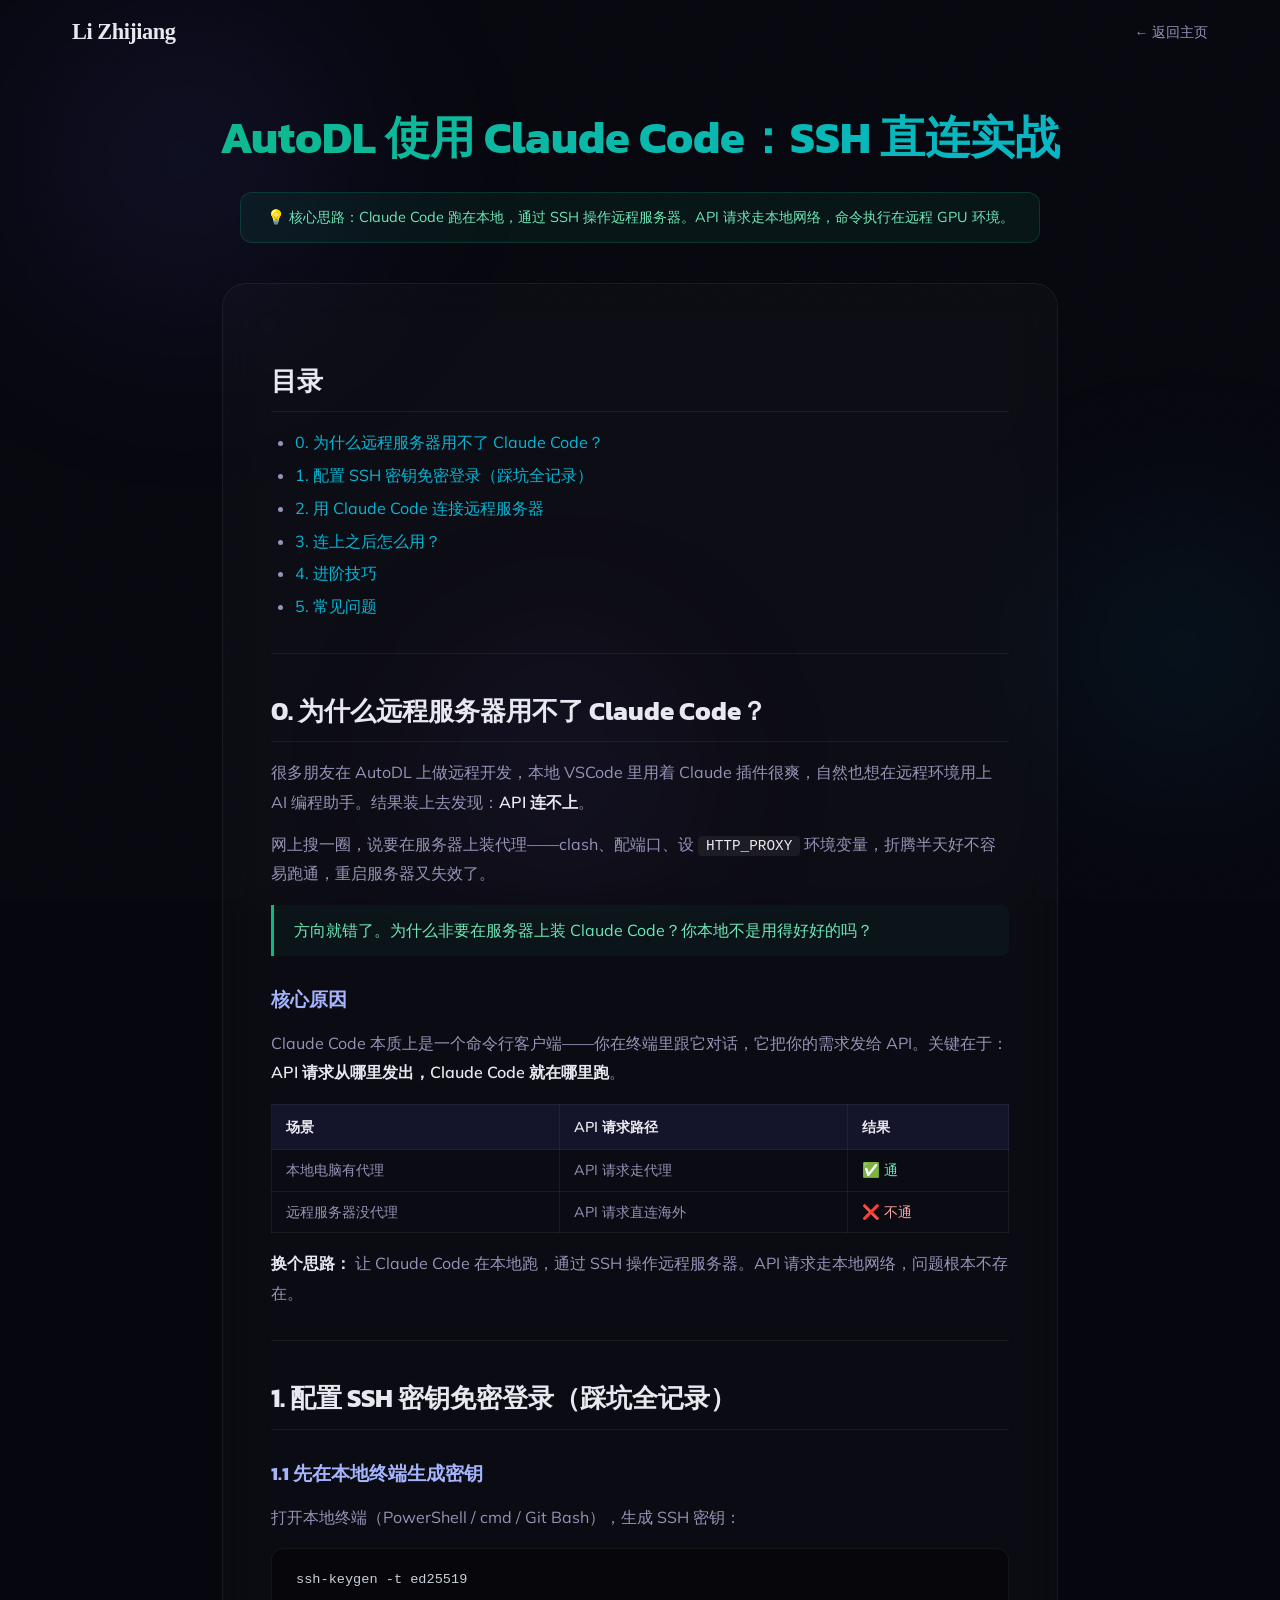
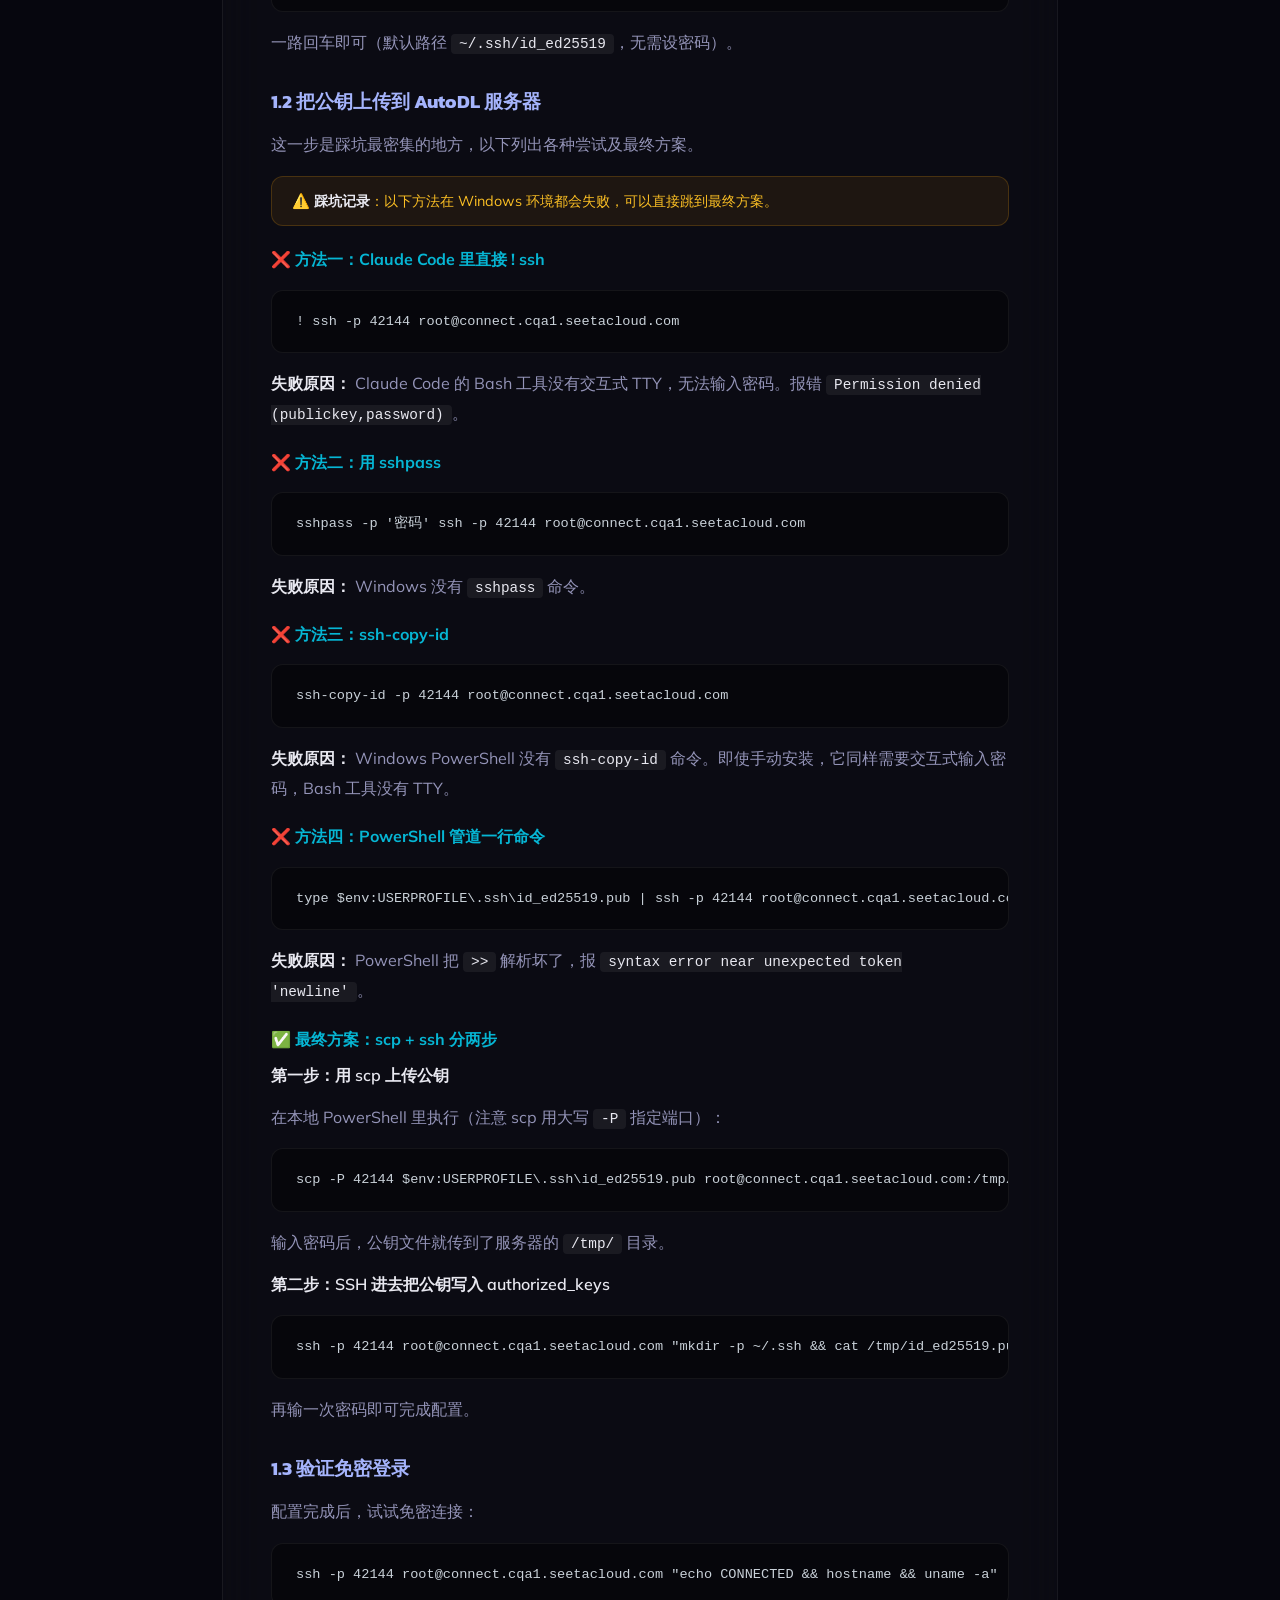
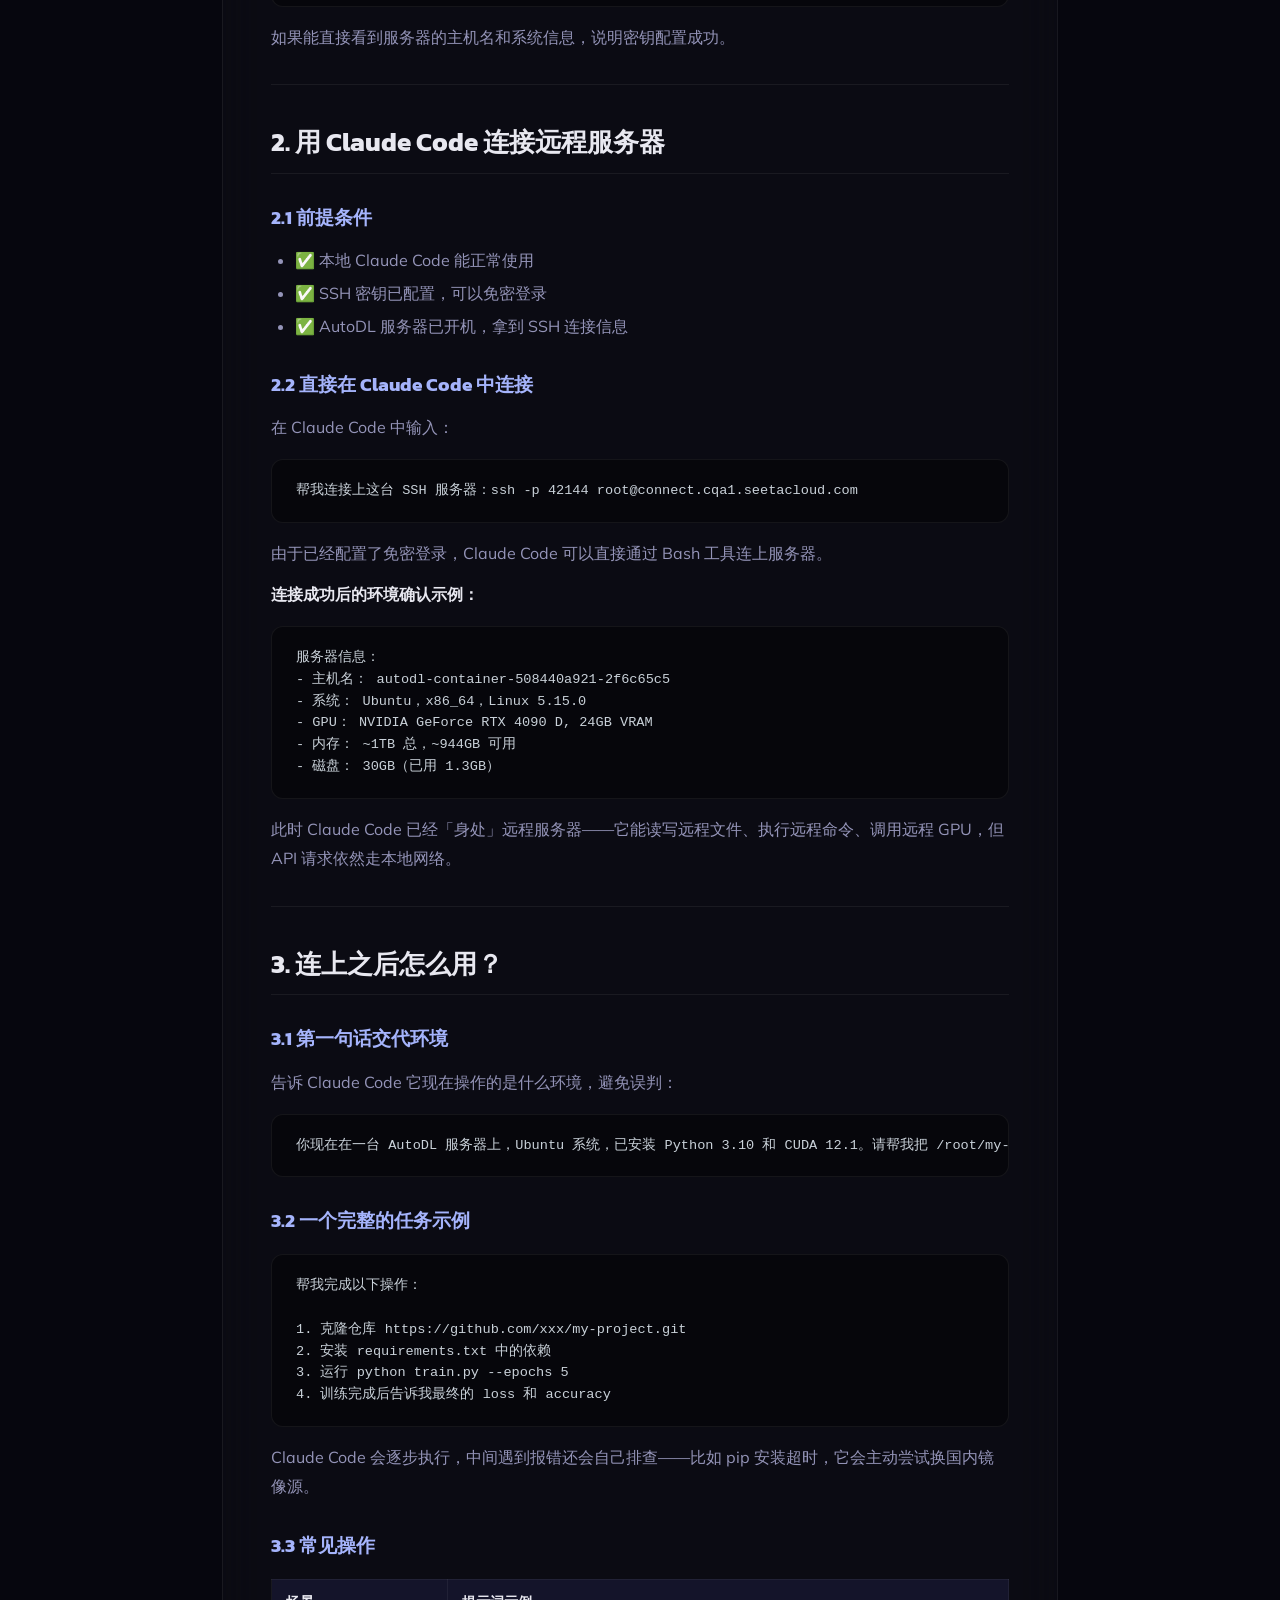
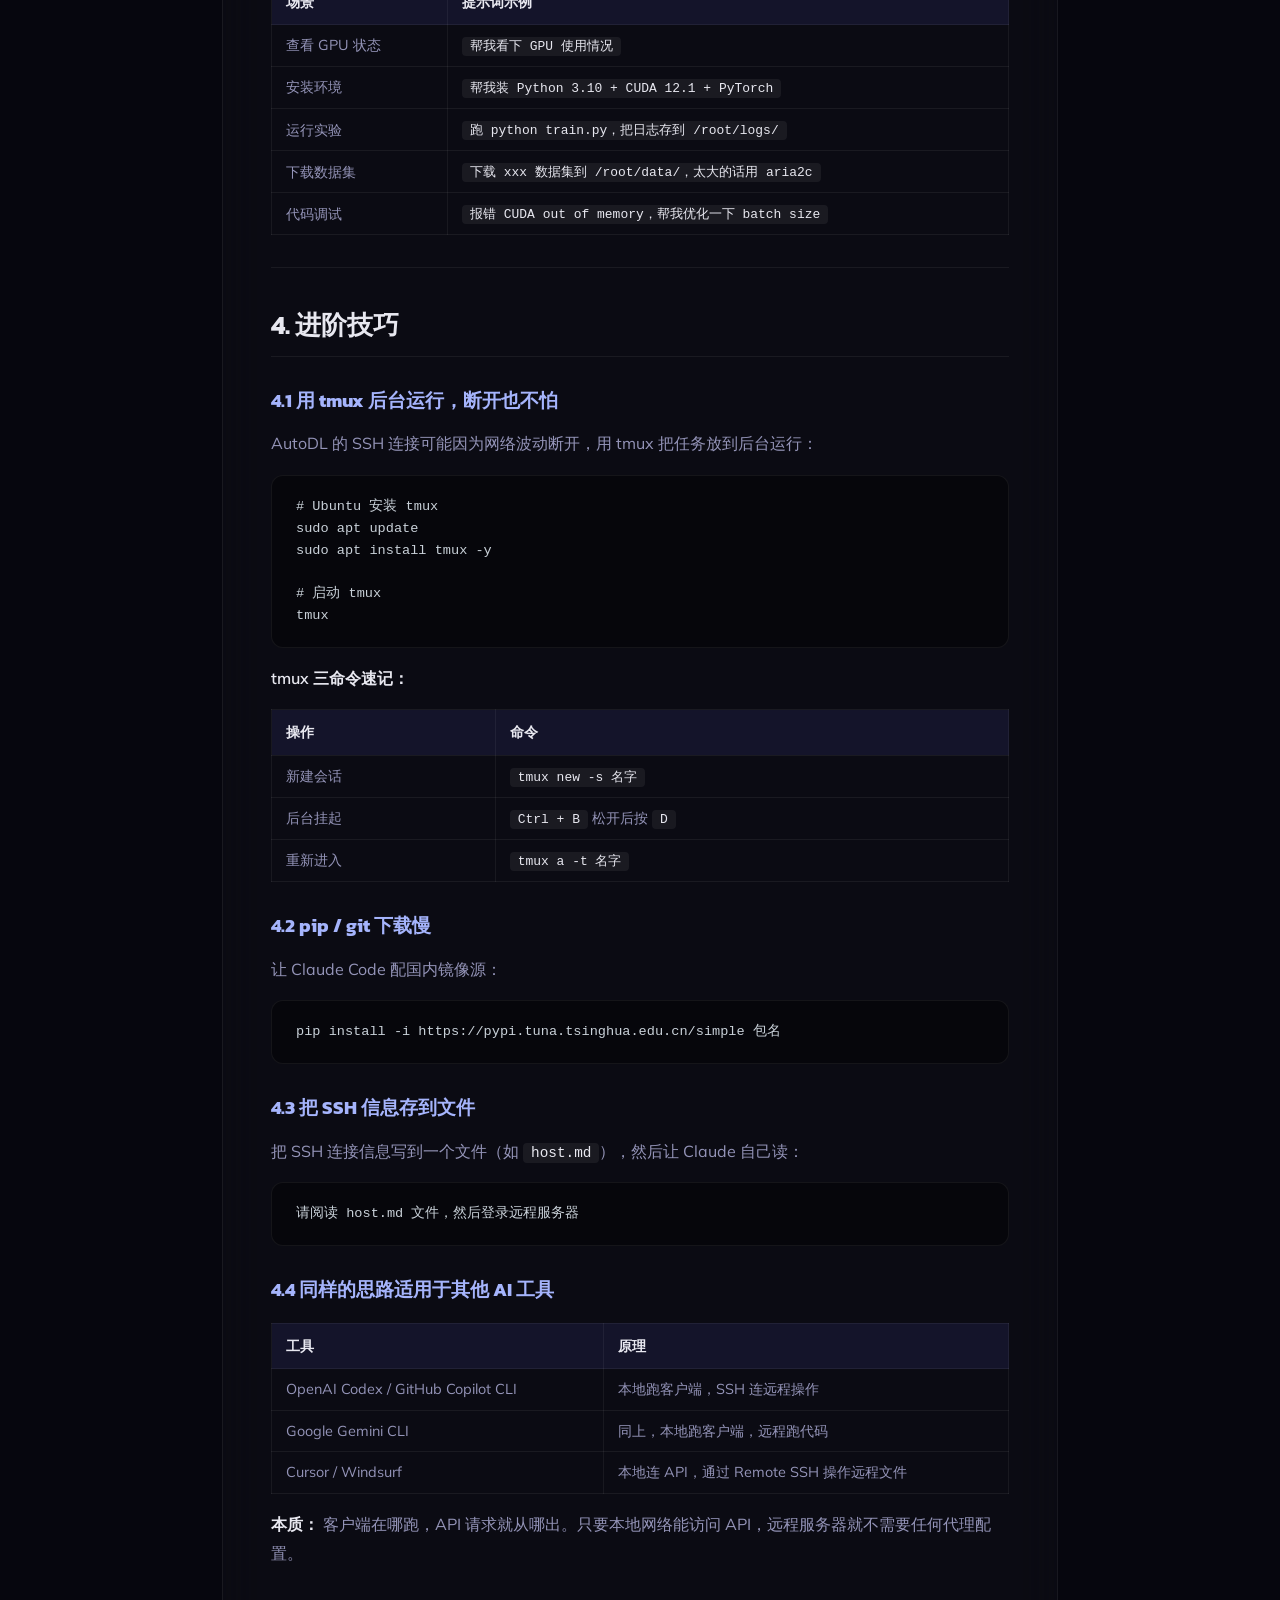
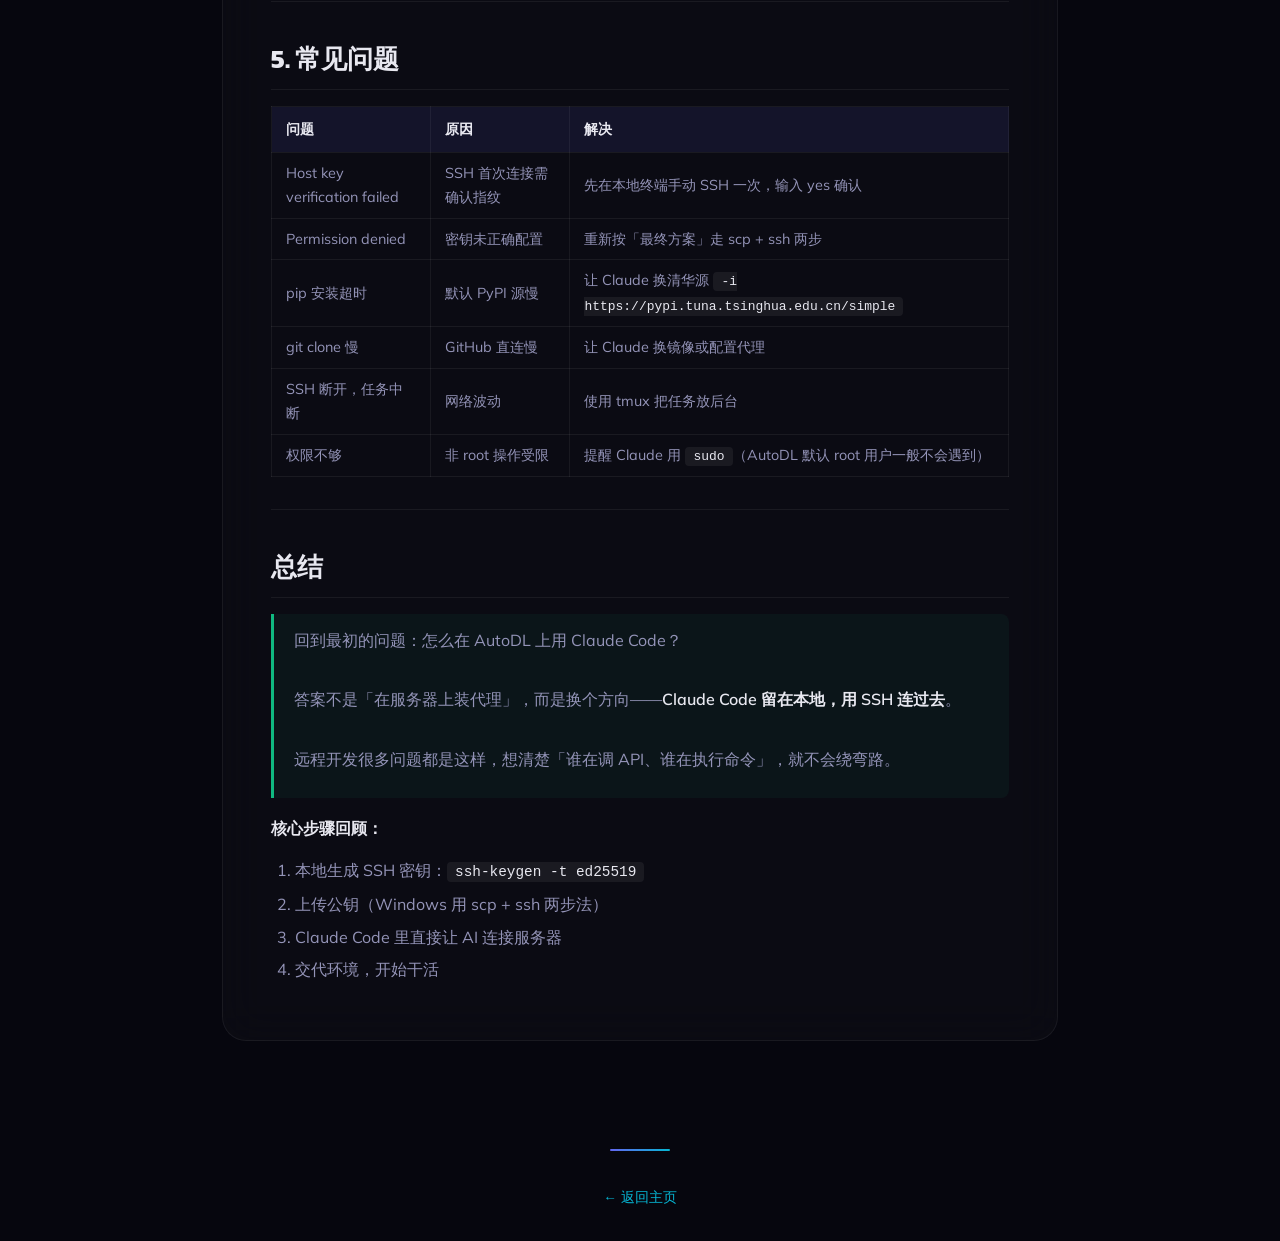
==== autodl-claude-code.html @ 7ee314e8 "V" ====
<!DOCTYPE html>
<html lang="zh-CN">
<head>
    <meta charset="UTF-8">
    <meta name="viewport" content="width=device-width, initial-scale=1.0">
    <title>AutoDL 使用 Claude Code：SSH 直连实战</title>
    <link rel="icon" type="image/x-icon" href="static/assets/favicon.ico" />
    <link rel="preconnect" href="https://fonts.gstatic.com" />
    <link href="https://fonts.googleapis.com/css2?family=Mulish:ital,wght@0,300;0,500;0,600;0,700;1,300&display=swap" rel="stylesheet" />
    <link href="https://fonts.googleapis.com/css2?family=Kanit:ital,wght@0,400;0,600;1,400&display=swap" rel="stylesheet" />
    <link type="text/css" href="static/css/main.css" rel="stylesheet" />

    <style>
        .tutorial-hero {
            position: relative;
            z-index: 10;
            padding: 100px 32px 40px;
            text-align: center;
        }
        .tutorial-hero h1 {
            font-family: "Kanit", sans-serif;
            font-size: clamp(1.8rem, 4vw, 2.8rem);
            background: linear-gradient(135deg, #10b981, #06b6d4, #6366f1);
            background-size: 200% 200%;
            -webkit-background-clip: text;
            -webkit-text-fill-color: transparent;
            background-clip: text;
            animation: gradientShift 5s ease infinite;
        }
        @keyframes gradientShift {
            0%, 100% { background-position: 0% 50%; }
            50% { background-position: 100% 50%; }
        }
        .tutorial-tip {
            max-width: 800px;
            margin: 16px auto 0;
            padding: 12px 20px;
            border-radius: 12px;
            background: rgba(16, 185, 129, 0.08);
            border: 1px solid rgba(16, 185, 129, 0.2);
            color: #6ee7b7;
            font-size: 0.9rem;
        }
        .tutorial-warning {
            max-width: 800px;
            margin: 16px auto 0;
            padding: 12px 20px;
            border-radius: 12px;
            background: rgba(245, 158, 11, 0.08);
            border: 1px solid rgba(245, 158, 11, 0.2);
            color: #fbbf24;
            font-size: 0.9rem;
        }
        .tutorial-body {
            position: relative;
            z-index: 10;
            max-width: 900px;
            margin: 0 auto 60px;
            padding: 0 32px;
        }
        .tutorial-body .glass-card { padding: 40px 48px; }
        .tutorial-body h2 {
            font-family: "Kanit", sans-serif;
            font-size: 1.6rem;
            color: #e8e8f0;
            margin: 36px 0 16px;
            padding-bottom: 8px;
            border-bottom: 1px solid rgba(255,255,255,0.06);
        }
        .tutorial-body h3 {
            font-family: "Kanit", sans-serif;
            font-size: 1.2rem;
            color: #a5b4fc;
            margin: 28px 0 12px;
        }
        .tutorial-body h4 {
            font-size: 1rem;
            color: #06b6d4;
            margin: 20px 0 8px;
        }
        .tutorial-body p {
            color: #9494b8;
            line-height: 1.85;
            margin-bottom: 12px;
        }
        .tutorial-body strong { color: #e8e8f0; font-weight: 600; }
        .tutorial-body a { color: #06b6d4; }
        .tutorial-body a:hover { color: #6366f1; }
        .tutorial-body ul, .tutorial-body ol {
            color: #9494b8;
            margin: 8px 0 16px 24px;
            line-height: 1.8;
        }
        .tutorial-body li { margin-bottom: 4px; }
        .tutorial-body code {
            background: rgba(255,255,255,0.06);
            padding: 2px 8px;
            border-radius: 4px;
            font-family: "Courier New", monospace;
            font-size: 0.9em;
            color: #e8e8f0;
        }
        .tutorial-body pre {
            background: rgba(0,0,0,0.4);
            border: 1px solid rgba(255,255,255,0.06);
            border-radius: 12px;
            padding: 20px 24px;
            overflow-x: auto;
            margin: 16px 0;
            line-height: 1.6;
        }
        .tutorial-body pre code {
            background: none;
            padding: 0;
            font-size: 0.85rem;
            color: #c9d1d9;
        }
        .tutorial-body table {
            width: 100%;
            border-collapse: collapse;
            margin: 16px 0;
            font-size: 0.9rem;
        }
        .tutorial-body th {
            background: rgba(99,102,241,0.1);
            color: #e8e8f0;
            padding: 10px 14px;
            text-align: left;
            border: 1px solid rgba(255,255,255,0.06);
            font-weight: 600;
        }
        .tutorial-body td {
            color: #9494b8;
            padding: 8px 14px;
            border: 1px solid rgba(255,255,255,0.06);
        }
        .tutorial-body hr {
            border: none;
            border-top: 1px solid rgba(255,255,255,0.06);
            margin: 32px 0;
        }
        .tutorial-body blockquote {
            border-left: 3px solid #10b981;
            padding: 12px 20px;
            margin: 16px 0;
            background: rgba(16, 185, 129, 0.05);
            border-radius: 0 8px 8px 0;
            color: #6ee7b7;
        }
        .step-number {
            display: inline-block;
            background: linear-gradient(135deg, #6366f1, #06b6d4);
            color: #fff;
            width: 28px;
            height: 28px;
            line-height: 28px;
            text-align: center;
            border-radius: 50%;
            font-weight: 700;
            font-size: 0.85rem;
            margin-right: 8px;
        }
        @media (max-width: 640px) {
            .tutorial-body .glass-card { padding: 20px; }
            .tutorial-body pre { padding: 14px 16px; }
            .tutorial-body table { font-size: 0.75rem; }
        }
    </style>
</head>
<body id="page-top">

    <canvas id="particle-canvas"></canvas>
    <div class="noise-overlay"></div>
    <div class="glow-orbs">
        <div class="glow-orb orb-1"></div>
        <div class="glow-orb orb-2"></div>
        <div class="glow-orb orb-3"></div>
    </div>

    <nav class="nav" id="mainNav">
        <div class="nav-inner">
            <a class="nav-brand" href="index.html">Li Zhijiang</a>
            <a href="index.html" style="color:#9494b8;font-size:0.85rem;">← 返回主页</a>
        </div>
    </nav>

    <section class="tutorial-hero">
        <h1>AutoDL 使用 Claude Code：SSH 直连实战</h1>
        <div class="tutorial-tip">
            💡 核心思路：Claude Code 跑在本地，通过 SSH 操作远程服务器。API 请求走本地网络，命令执行在远程 GPU 环境。
        </div>
    </section>

    <div class="tutorial-body">
        <div class="glass-card" id="tutorial-content">

<h2 id="toc">目录</h2>
<ul>
<li><a href="#why">0. 为什么远程服务器用不了 Claude Code？</a></li>
<li><a href="#ssh-setup">1. 配置 SSH 密钥免密登录（踩坑全记录）</a></li>
<li><a href="#connect">2. 用 Claude Code 连接远程服务器</a></li>
<li><a href="#usage">3. 连上之后怎么用？</a></li>
<li><a href="#tips">4. 进阶技巧</a></li>
<li><a href="#troubleshooting">5. 常见问题</a></li>
</ul>
<hr />

<h2 id="why">0. 为什么远程服务器用不了 Claude Code？</h2>

<p>很多朋友在 AutoDL 上做远程开发，本地 VSCode 里用着 Claude 插件很爽，自然也想在远程环境用上 AI 编程助手。结果装上去发现：<strong>API 连不上</strong>。</p>

<p>网上搜一圈，说要在服务器上装代理——clash、配端口、设 <code>HTTP_PROXY</code> 环境变量，折腾半天好不容易跑通，重启服务器又失效了。</p>

<blockquote>方向就错了。为什么非要在服务器上装 Claude Code？你本地不是用得好好的吗？</blockquote>

<h3>核心原因</h3>

<p>Claude Code 本质上是一个命令行客户端——你在终端里跟它对话，它把你的需求发给 API。关键在于：<strong>API 请求从哪里发出，Claude Code 就在哪里跑</strong>。</p>

<table>
<thead><tr><th>场景</th><th>API 请求路径</th><th>结果</th></tr></thead>
<tbody>
<tr><td>本地电脑有代理</td><td>API 请求走代理</td><td style="color:#6ee7b7;">✅ 通</td></tr>
<tr><td>远程服务器没代理</td><td>API 请求直连海外</td><td style="color:#fca5a5;">❌ 不通</td></tr>
</tbody>
</table>

<p><strong>换个思路：</strong> 让 Claude Code 在本地跑，通过 SSH 操作远程服务器。API 请求走本地网络，问题根本不存在。</p>

<hr />

<h2 id="ssh-setup">1. 配置 SSH 密钥免密登录（踩坑全记录）</h2>

<h3>1.1 先在本地终端生成密钥</h3>

<p>打开本地终端（PowerShell / cmd / Git Bash），生成 SSH 密钥：</p>

<pre><code class="language-bash">ssh-keygen -t ed25519</code></pre>

<p>一路回车即可（默认路径 <code>~/.ssh/id_ed25519</code>，无需设密码）。</p>

<h3>1.2 把公钥上传到 AutoDL 服务器</h3>

<p>这一步是踩坑最密集的地方，以下列出各种尝试及最终方案。</p>

<div class="tutorial-warning" style="margin:16px 0;">
⚠️ <strong>踩坑记录</strong>：以下方法在 Windows 环境都会失败，可以直接跳到最终方案。
</div>

<h4>❌ 方法一：Claude Code 里直接 ! ssh</h4>
<pre><code>! ssh -p 42144 root@connect.cqa1.seetacloud.com</code></pre>
<p><strong>失败原因：</strong> Claude Code 的 Bash 工具没有交互式 TTY，无法输入密码。报错 <code>Permission denied (publickey,password)</code>。</p>

<h4>❌ 方法二：用 sshpass</h4>
<pre><code class="language-bash">sshpass -p '密码' ssh -p 42144 root@connect.cqa1.seetacloud.com</code></pre>
<p><strong>失败原因：</strong> Windows 没有 <code>sshpass</code> 命令。</p>

<h4>❌ 方法三：ssh-copy-id</h4>
<pre><code class="language-bash">ssh-copy-id -p 42144 root@connect.cqa1.seetacloud.com</code></pre>
<p><strong>失败原因：</strong> Windows PowerShell 没有 <code>ssh-copy-id</code> 命令。即使手动安装，它同样需要交互式输入密码，Bash 工具没有 TTY。</p>

<h4>❌ 方法四：PowerShell 管道一行命令</h4>
<pre><code class="language-powershell">type $env:USERPROFILE\.ssh\id_ed25519.pub | ssh -p 42144 root@connect.cqa1.seetacloud.com "mkdir -p ~/.ssh && cat >> ~/.ssh/authorized_keys"</code></pre>
<p><strong>失败原因：</strong> PowerShell 把 <code>&gt;&gt;</code> 解析坏了，报 <code>syntax error near unexpected token 'newline'</code>。</p>

<h4>✅ 最终方案：scp + ssh 分两步</h4>

<p><strong>第一步：用 scp 上传公钥</strong></p>
<p>在本地 PowerShell 里执行（注意 scp 用大写 <code>-P</code> 指定端口）：</p>
<pre><code class="language-powershell">scp -P 42144 $env:USERPROFILE\.ssh\id_ed25519.pub root@connect.cqa1.seetacloud.com:/tmp/</code></pre>
<p>输入密码后，公钥文件就传到了服务器的 <code>/tmp/</code> 目录。</p>

<p><strong>第二步：SSH 进去把公钥写入 authorized_keys</strong></p>
<pre><code class="language-powershell">ssh -p 42144 root@connect.cqa1.seetacloud.com "mkdir -p ~/.ssh && cat /tmp/id_ed25519.pub >> ~/.ssh/authorized_keys && chmod 600 ~/.ssh/authorized_keys"</code></pre>
<p>再输一次密码即可完成配置。</p>

<h3>1.3 验证免密登录</h3>

<p>配置完成后，试试免密连接：</p>
<pre><code class="language-bash">ssh -p 42144 root@connect.cqa1.seetacloud.com "echo CONNECTED && hostname && uname -a"</code></pre>

<p>如果能直接看到服务器的主机名和系统信息，说明密钥配置成功。</p>

<hr />

<h2 id="connect">2. 用 Claude Code 连接远程服务器</h2>

<h3>2.1 前提条件</h3>
<ul>
<li>✅ 本地 Claude Code 能正常使用</li>
<li>✅ SSH 密钥已配置，可以免密登录</li>
<li>✅ AutoDL 服务器已开机，拿到 SSH 连接信息</li>
</ul>

<h3>2.2 直接在 Claude Code 中连接</h3>

<p>在 Claude Code 中输入：</p>

<pre><code>帮我连接上这台 SSH 服务器：ssh -p 42144 root@connect.cqa1.seetacloud.com</code></pre>

<p>由于已经配置了免密登录，Claude Code 可以直接通过 Bash 工具连上服务器。</p>

<p><strong>连接成功后的环境确认示例：</strong></p>
<pre><code>服务器信息：
- 主机名： autodl-container-508440a921-2f6c65c5
- 系统： Ubuntu，x86_64，Linux 5.15.0
- GPU： NVIDIA GeForce RTX 4090 D, 24GB VRAM
- 内存： ~1TB 总，~944GB 可用
- 磁盘： 30GB（已用 1.3GB）</code></pre>

<p>此时 Claude Code 已经「身处」远程服务器——它能读写远程文件、执行远程命令、调用远程 GPU，但 API 请求依然走本地网络。</p>

<hr />

<h2 id="usage">3. 连上之后怎么用？</h2>

<h3>3.1 第一句话交代环境</h3>

<p>告诉 Claude Code 它现在操作的是什么环境，避免误判：</p>

<pre><code>你现在在一台 AutoDL 服务器上，Ubuntu 系统，已安装 Python 3.10 和 CUDA 12.1。请帮我把 /root/my-project 目录下的项目跑起来。</code></pre>

<h3>3.2 一个完整的任务示例</h3>

<pre><code>帮我完成以下操作：

1. 克隆仓库 https://github.com/xxx/my-project.git
2. 安装 requirements.txt 中的依赖
3. 运行 python train.py --epochs 5
4. 训练完成后告诉我最终的 loss 和 accuracy</code></pre>

<p>Claude Code 会逐步执行，中间遇到报错还会自己排查——比如 pip 安装超时，它会主动尝试换国内镜像源。</p>

<h3>3.3 常见操作</h3>

<table>
<thead><tr><th>场景</th><th>提示词示例</th></tr></thead>
<tbody>
<tr><td>查看 GPU 状态</td><td><code>帮我看下 GPU 使用情况</code></td></tr>
<tr><td>安装环境</td><td><code>帮我装 Python 3.10 + CUDA 12.1 + PyTorch</code></td></tr>
<tr><td>运行实验</td><td><code>跑 python train.py，把日志存到 /root/logs/</code></td></tr>
<tr><td>下载数据集</td><td><code>下载 xxx 数据集到 /root/data/，太大的话用 aria2c</code></td></tr>
<tr><td>代码调试</td><td><code>报错 CUDA out of memory，帮我优化一下 batch size</code></td></tr>
</tbody>
</table>

<hr />

<h2 id="tips">4. 进阶技巧</h2>

<h3>4.1 用 tmux 后台运行，断开也不怕</h3>

<p>AutoDL 的 SSH 连接可能因为网络波动断开，用 tmux 把任务放到后台运行：</p>

<pre><code class="language-bash"># Ubuntu 安装 tmux
sudo apt update
sudo apt install tmux -y

# 启动 tmux
tmux</code></pre>

<p><strong>tmux 三命令速记：</strong></p>
<table>
<thead><tr><th>操作</th><th>命令</th></tr></thead>
<tbody>
<tr><td>新建会话</td><td><code>tmux new -s 名字</code></td></tr>
<tr><td>后台挂起</td><td><code>Ctrl + B</code> 松开后按 <code>D</code></td></tr>
<tr><td>重新进入</td><td><code>tmux a -t 名字</code></td></tr>
</tbody>
</table>

<h3>4.2 pip / git 下载慢</h3>

<p>让 Claude Code 配国内镜像源：</p>
<pre><code>pip install -i https://pypi.tuna.tsinghua.edu.cn/simple 包名</code></pre>

<h3>4.3 把 SSH 信息存到文件</h3>

<p>把 SSH 连接信息写到一个文件（如 <code>host.md</code>），然后让 Claude 自己读：</p>
<pre><code>请阅读 host.md 文件，然后登录远程服务器</code></pre>

<h3>4.4 同样的思路适用于其他 AI 工具</h3>

<table>
<thead><tr><th>工具</th><th>原理</th></tr></thead>
<tbody>
<tr><td>OpenAI Codex / GitHub Copilot CLI</td><td>本地跑客户端，SSH 连远程操作</td></tr>
<tr><td>Google Gemini CLI</td><td>同上，本地跑客户端，远程跑代码</td></tr>
<tr><td>Cursor / Windsurf</td><td>本地连 API，通过 Remote SSH 操作远程文件</td></tr>
</tbody>
</table>

<p><strong>本质：</strong> 客户端在哪跑，API 请求就从哪出。只要本地网络能访问 API，远程服务器就不需要任何代理配置。</p>

<hr />

<h2 id="troubleshooting">5. 常见问题</h2>

<table>
<thead><tr><th>问题</th><th>原因</th><th>解决</th></tr></thead>
<tbody>
<tr>
<td>Host key verification failed</td>
<td>SSH 首次连接需确认指纹</td>
<td>先在本地终端手动 SSH 一次，输入 yes 确认</td>
</tr>
<tr>
<td>Permission denied</td>
<td>密钥未正确配置</td>
<td>重新按「最终方案」走 scp + ssh 两步</td>
</tr>
<tr>
<td>pip 安装超时</td>
<td>默认 PyPI 源慢</td>
<td>让 Claude 换清华源 <code>-i https://pypi.tuna.tsinghua.edu.cn/simple</code></td>
</tr>
<tr>
<td>git clone 慢</td>
<td>GitHub 直连慢</td>
<td>让 Claude 换镜像或配置代理</td>
</tr>
<tr>
<td>SSH 断开，任务中断</td>
<td>网络波动</td>
<td>使用 tmux 把任务放后台</td>
</tr>
<tr>
<td>权限不够</td>
<td>非 root 操作受限</td>
<td>提醒 Claude 用 <code>sudo</code>（AutoDL 默认 root 用户一般不会遇到）</td>
</tr>
</tbody>
</table>

<hr />

<h2 id="summary">总结</h2>

<blockquote>
<p>回到最初的问题：怎么在 AutoDL 上用 Claude Code？<br><br>
答案不是「在服务器上装代理」，而是换个方向——<strong>Claude Code 留在本地，用 SSH 连过去</strong>。<br><br>
远程开发很多问题都是这样，想清楚「谁在调 API、谁在执行命令」，就不会绕弯路。</p>
</blockquote>

<p><strong>核心步骤回顾：</strong></p>
<ol>
<li>本地生成 SSH 密钥：<code>ssh-keygen -t ed25519</code></li>
<li>上传公钥（Windows 用 scp + ssh 两步法）</li>
<li>Claude Code 里直接让 AI 连接服务器</li>
<li>交代环境，开始干活</li>
</ol>

        </div>
    </div>

    <footer class="site-footer">
        <div class="footer-text">
            <a href="index.html">← 返回主页</a>
        </div>
    </footer>

    <!-- Code Particles Background -->
    <script>
        (function() {
            const canvas = document.getElementById('particle-canvas');
            const ctx = canvas.getContext('2d');
            let W, H;
            const PARTICLE_COUNT = 100;
            const particles = [];
            const chars = '01{}[]()<>/\\|#*+-=~^λΣΠΩΔΘΞΨΦ23456789ABCDEFｦｧｨｩｪｫｬｭｮｯｱｲｳｴｵｶｷｸｹｺｻｼｽｾｿ░▒▓█▀▄■□▪▫●○◆◇▲△▼▽importexportconstasyncawaitfunctionreturnclass田由甲申甶电甴男甸甹町画甼甽甾甿畀畁畂畃'.split('');
            const colors = ['rgba(129,140,248,ALPHA)','rgba(99,102,241,ALPHA)','rgba(79,70,229,ALPHA)','rgba(6,182,212,ALPHA)','rgba(34,211,238,ALPHA)','rgba(139,92,246,ALPHA)','rgba(167,139,250,ALPHA)','rgba(148,163,184,ALPHA)'];
            function resize() { W = canvas.width = window.innerWidth; H = canvas.height = window.innerHeight; }
            resize();
            window.addEventListener('resize', resize);
            function createParticle() {
                return { x: Math.random() * W, y: Math.random() * H, vx: (Math.random() - 0.5) * 0.6, vy: (Math.random() - 0.5) * 0.6, char: chars[Math.floor(Math.random() * chars.length)], size: 10 + Math.random() * 18, baseAlpha: 0.15 + Math.random() * 0.5, alpha: 0, targetAlpha: 0.15 + Math.random() * 0.5, color: colors[Math.floor(Math.random() * colors.length)], glowColor: colors[Math.floor(Math.random() * 3)], phase: Math.random() * Math.PI * 2, pulseSpeed: 0.003 + Math.random() * 0.008, driftForce: 0.001 + Math.random() * 0.004, wobbleAmp: 0.1 + Math.random() * 0.3 };
            }
            for (let i = 0; i < PARTICLE_COUNT; i++) { const p = createParticle(); p.alpha = p.targetAlpha; particles.push(p); }
            let mouseX = -1000, mouseY = -1000;
            document.addEventListener('mousemove', function(e) { mouseX = e.clientX; mouseY = e.clientY; });
            document.addEventListener('mouseleave', function() { mouseX = -1000; mouseY = -1000; });
            function draw(time) {
                ctx.clearRect(0, 0, W, H);
                for (let i = 0; i < PARTICLE_COUNT; i++) {
                    const p = particles[i];
                    p.vx += (Math.sin(time * p.driftForce + p.phase) * p.wobbleAmp) * 0.01;
                    p.vy += (Math.cos(time * p.driftForce * 1.3 + p.phase) * p.wobbleAmp) * 0.01;
                    p.vx += (Math.random() - 0.5) * 0.02;
                    p.vy += (Math.random() - 0.5) * 0.02;
                    const dx = mouseX - p.x, dy = mouseY - p.y;
                    const dist = Math.sqrt(dx * dx + dy * dy);
                    if (dist < 200 && dist > 0) { const force = (200 - dist) / 200 * 0.003; p.vx += (dx / dist) * force; p.vy += (dy / dist) * force; }
                    const speed = Math.sqrt(p.vx * p.vx + p.vy * p.vy);
                    if (speed > 0.8) { p.vx = (p.vx / speed) * 0.8; p.vy = (p.vy / speed) * 0.8; }
                    if (speed < 0.05) { p.vx += (Math.random() - 0.5) * 0.04; p.vy += (Math.random() - 0.5) * 0.04; }
                    p.x += p.vx; p.y += p.vy;
                    if (p.x < -20) p.x = W + 20; if (p.x > W + 20) p.x = -20;
                    if (p.y < -20) p.y = H + 20; if (p.y > H + 20) p.y = -20;
                    p.targetAlpha = p.baseAlpha + Math.sin(time * p.pulseSpeed + p.phase) * 0.15;
                    p.alpha += (p.targetAlpha - p.alpha) * 0.02;
                    const alpha = Math.max(0.05, Math.min(0.8, p.alpha));
                    ctx.save();
                    ctx.shadowBlur = 8;
                    ctx.shadowColor = p.glowColor.replace('ALPHA', '0.4');
                    ctx.globalAlpha = alpha * 0.5;
                    ctx.font = 'bold ' + p.size + 'px "Courier New", monospace';
                    ctx.fillStyle = p.glowColor.replace('ALPHA', '1');
                    ctx.fillText(p.char, p.x, p.y);
                    ctx.restore();
                    ctx.font = 'bold ' + p.size + 'px "Courier New", monospace';
                    ctx.fillStyle = p.color.replace('ALPHA', String(alpha));
                    ctx.fillText(p.char, p.x, p.y);
                }
                if (Math.random() < 0.02) { const idx = Math.floor(Math.random() * PARTICLE_COUNT); particles[idx] = createParticle(); }
                requestAnimationFrame(draw);
            }
            requestAnimationFrame(draw);
        })();
    </script>

</body>
</html>
---- static/css/main.css ----
/* ============================================================
   Nebula Academic — Custom Styles for killerovo.github.io
   ============================================================ */

/* ---- CSS Variables ---- */
:root {
  --bg-deep: #06060e;
  --bg-surface: #0c0c1d;
  --bg-card: rgba(255, 255, 255, 0.025);
  --bg-card-hover: rgba(255, 255, 255, 0.05);
  --border-subtle: rgba(255, 255, 255, 0.06);
  --border-glow: rgba(99, 102, 241, 0.25);
  --border-cyan: rgba(6, 182, 212, 0.25);
  --text-primary: #e8e8f0;
  --text-secondary: #9494b8;
  --text-muted: #6b6b8a;
  --accent-1: #6366f1;
  --accent-2: #06b6d4;
  --accent-3: #8b5cf6;
  --accent-4: #f59e0b;
  --glow-1: rgba(99, 102, 241, 0.35);
  --glow-2: rgba(6, 182, 212, 0.25);
  --glow-3: rgba(139, 92, 246, 0.3);
  --nav-height: 64px;
  --font-sans: "Mulish", -apple-system, BlinkMacSystemFont, "Segoe UI", Roboto, sans-serif;
  --font-display: "Newsreader", "Georgia", serif;
  --font-mono: "Kanit", "Courier New", monospace;
  --radius-sm: 8px;
  --radius-md: 16px;
  --radius-lg: 24px;
  --transition-fast: 0.2s cubic-bezier(0.4, 0, 0.2, 1);
  --transition-smooth: 0.4s cubic-bezier(0.4, 0, 0.2, 1);
  --transition-slow: 0.7s cubic-bezier(0.4, 0, 0.2, 1);
}

/* ---- Reset & Base ---- */
*,
*::before,
*::after {
  margin: 0;
  padding: 0;
  box-sizing: border-box;
}

html {
  scroll-behavior: smooth;
  scrollbar-width: thin;
  scrollbar-color: var(--accent-1) var(--bg-deep);
}

::-webkit-scrollbar {
  width: 6px;
}

::-webkit-scrollbar-track {
  background: var(--bg-deep);
}

::-webkit-scrollbar-thumb {
  background: linear-gradient(180deg, var(--accent-1), var(--accent-2));
  border-radius: 3px;
}

body {
  font-family: var(--font-sans);
  background: var(--bg-deep);
  color: var(--text-primary);
  line-height: 1.7;
  overflow-x: hidden;
  -webkit-font-smoothing: antialiased;
  -moz-osx-font-smoothing: grayscale;
}

a {
  color: var(--accent-2);
  text-decoration: none;
  transition: color var(--transition-fast);
}

a:hover {
  color: var(--accent-1);
}

/* ---- Canvas Background ---- */
#particle-canvas {
  position: fixed;
  top: 0;
  left: 0;
  width: 100vw;
  height: 100vh;
  z-index: 0;
  pointer-events: none;
}

/* ---- Noise Overlay ---- */
.noise-overlay {
  position: fixed;
  top: 0;
  left: 0;
  width: 100vw;
  height: 100vh;
  z-index: 1;
  pointer-events: none;
  opacity: 0.03;
  background-image: url("data:image/svg+xml,%3Csvg viewBox='0 0 256 256' xmlns='http://www.w3.org/2000/svg'%3E%3Cfilter id='noise'%3E%3CfeTurbulence type='fractalNoise' baseFrequency='0.9' numOctaves='4' stitchTiles='stitch'/%3E%3C/filter%3E%3Crect width='100%25' height='100%25' filter='url(%23noise)' opacity='1'/%3E%3C/svg%3E");
  background-size: 256px 256px;
}

/* ---- Glow Orbs ---- */
.glow-orbs {
  position: fixed;
  top: 0;
  left: 0;
  width: 100vw;
  height: 100vh;
  z-index: 0;
  pointer-events: none;
  overflow: hidden;
}

.glow-orb {
  position: absolute;
  border-radius: 50%;
  filter: blur(80px);
  animation: orbFloat 10s ease-in-out infinite;
}

.glow-orb.orb-1 {
  width: 500px;
  height: 500px;
  background: radial-gradient(circle, rgba(99, 102, 241, 0.12) 0%, transparent 70%);
  top: -10%;
  left: -5%;
  animation-delay: 0s;
}

.glow-orb.orb-2 {
  width: 400px;
  height: 400px;
  background: radial-gradient(circle, rgba(6, 182, 212, 0.1) 0%, transparent 70%);
  top: 50%;
  right: -8%;
  animation-delay: -4s;
}

.glow-orb.orb-3 {
  width: 350px;
  height: 350px;
  background: radial-gradient(circle, rgba(139, 92, 246, 0.1) 0%, transparent 70%);
  bottom: -5%;
  left: 30%;
  animation-delay: -7s;
}

@keyframes orbFloat {
  0%, 100% { transform: translate(0, 0) scale(1); }
  33% { transform: translate(30px, -40px) scale(1.05); }
  66% { transform: translate(-20px, 20px) scale(0.95); }
}

/* ---- Navigation ---- */
.nav {
  position: fixed;
  top: 0;
  left: 0;
  width: 100%;
  height: var(--nav-height);
  z-index: 1000;
  display: flex;
  align-items: center;
  transition: background var(--transition-smooth), box-shadow var(--transition-smooth);
}

.nav.scrolled {
  background: rgba(6, 6, 14, 0.8);
  backdrop-filter: blur(20px);
  -webkit-backdrop-filter: blur(20px);
  border-bottom: 1px solid var(--border-subtle);
  box-shadow: 0 4px 30px rgba(0, 0, 0, 0.3);
}

.nav-inner {
  width: 100%;
  max-width: 1200px;
  margin: 0 auto;
  padding: 0 32px;
  display: flex;
  align-items: center;
  justify-content: space-between;
}

.nav-brand {
  font-family: var(--font-display);
  font-size: 1.4rem;
  font-weight: 700;
  color: var(--text-primary);
  letter-spacing: -0.5px;
  z-index: 1001;
  transition: color var(--transition-fast);
}

.nav-brand:hover {
  color: var(--accent-1);
}

.nav-links {
  display: flex;
  align-items: center;
  gap: 4px;
  list-style: none;
}

.nav-links a {
  display: block;
  padding: 8px 18px;
  border-radius: 8px;
  font-size: 0.85rem;
  font-weight: 600;
  letter-spacing: 1px;
  color: var(--text-secondary);
  transition: all var(--transition-fast);
  position: relative;
}

.nav-links a:hover,
.nav-links a.active {
  color: var(--text-primary);
  background: rgba(255, 255, 255, 0.05);
}

.nav-links a.active {
  color: var(--accent-2);
}

.nav-toggle {
  display: none;
  flex-direction: column;
  gap: 5px;
  cursor: pointer;
  z-index: 1001;
  background: none;
  border: none;
  padding: 8px;
}

.nav-toggle span {
  display: block;
  width: 24px;
  height: 2px;
  background: var(--text-primary);
  border-radius: 2px;
  transition: all var(--transition-fast);
}

.nav-toggle.active span:nth-child(1) {
  transform: rotate(45deg) translate(5px, 5px);
}

.nav-toggle.active span:nth-child(2) {
  opacity: 0;
}

.nav-toggle.active span:nth-child(3) {
  transform: rotate(-45deg) translate(5px, -5px);
}

/* ---- Hero Section ---- */
.hero {
  position: relative;
  z-index: 10;
  min-height: 100vh;
  display: flex;
  flex-direction: column;
  align-items: center;
  justify-content: center;
  text-align: center;
  padding: 120px 32px 80px;
  gap: 20px;
}

.hero-content {
  position: relative;
  z-index: 10;
}

.hero h1 {
  font-family: var(--font-display);
  font-size: clamp(2.5rem, 6vw, 5rem);
  font-weight: 700;
  line-height: 1.1;
  letter-spacing: -1px;
  margin-bottom: 16px;
}

.hero h1 .gradient-text {
  background: linear-gradient(135deg, var(--accent-1), var(--accent-2), var(--accent-3));
  background-size: 200% 200%;
  -webkit-background-clip: text;
  -webkit-text-fill-color: transparent;
  background-clip: text;
  animation: gradientShift 6s ease infinite;
}

@keyframes gradientShift {
  0%, 100% { background-position: 0% 50%; }
  50% { background-position: 100% 50%; }
}

.hero-subtitle {
  font-size: clamp(1rem, 2vw, 1.4rem);
  color: var(--text-secondary);
  font-weight: 300;
  letter-spacing: 2px;
}

.hero-scroll-hint {
  position: absolute;
  bottom: 40px;
  left: 50%;
  transform: translateX(-50%);
  display: flex;
  flex-direction: column;
  align-items: center;
  gap: 8px;
  color: var(--text-muted);
  font-size: 0.75rem;
  letter-spacing: 2px;
  animation: bounceHint 2s ease infinite;
}

.hero-scroll-hint .mouse {
  width: 24px;
  height: 38px;
  border: 2px solid var(--text-muted);
  border-radius: 12px;
  position: relative;
}

.hero-scroll-hint .mouse::after {
  content: "";
  position: absolute;
  top: 6px;
  left: 50%;
  transform: translateX(-50%);
  width: 3px;
  height: 8px;
  background: var(--accent-1);
  border-radius: 2px;
  animation: scrollWheel 2s ease infinite;
}

@keyframes scrollWheel {
  0% { opacity: 1; top: 6px; }
  100% { opacity: 0; top: 20px; }
}

@keyframes bounceHint {
  0%, 100% { transform: translateX(-50%) translateY(0); }
  50% { transform: translateX(-50%) translateY(8px); }
}

/* ---- Floating Geometric Shapes (Hero) ---- */
.hero-geo {
  position: absolute;
  z-index: 1;
  pointer-events: none;
  opacity: 0.06;
}

.hero-geo.geo-1 {
  top: 15%;
  left: 8%;
  width: 200px;
  height: 200px;
  border: 2px solid var(--accent-1);
  border-radius: 30% 70% 70% 30% / 30% 30% 70% 70%;
  animation: morphBlob 12s ease-in-out infinite;
}

.hero-geo.geo-2 {
  top: 25%;
  right: 10%;
  width: 160px;
  height: 160px;
  border: 2px solid var(--accent-2);
  border-radius: 60% 40% 40% 60% / 50% 30% 70% 50%;
  animation: morphBlob 10s ease-in-out infinite reverse;
}

.hero-geo.geo-3 {
  bottom: 25%;
  left: 20%;
  width: 120px;
  height: 120px;
  border: 2px solid var(--accent-3);
  transform: rotate(45deg);
  animation: rotateSquare 20s linear infinite;
}

@keyframes morphBlob {
  0%, 100% { border-radius: 30% 70% 70% 30% / 30% 30% 70% 70%; }
  25% { border-radius: 58% 42% 75% 25% / 76% 46% 54% 24%; }
  50% { border-radius: 50% 50% 33% 67% / 55% 27% 73% 45%; }
  75% { border-radius: 33% 67% 58% 42% / 63% 68% 32% 37%; }
}

@keyframes rotateSquare {
  from { transform: rotate(0deg); }
  to { transform: rotate(360deg); }
}

/* ---- 3D Rubik's Cube ---- */
#cube-container {
  position: relative;
  z-index: 10;
  width: min(340px, 80vw);
  height: min(340px, 80vw);
  margin: 0 auto;
  cursor: grab;
  pointer-events: auto;
}

#cube-container:active {
  cursor: grabbing;
}

#cube-container canvas {
  display: block;
  width: 100% !important;
  height: 100% !important;
}

/* ---- Avatar ---- */
.avatar-wrapper {
  position: relative;
  z-index: 20;
  display: flex;
  justify-content: center;
  margin-top: -60px;
  margin-bottom: 40px;
}

.avatar-img {
  width: clamp(120px, 18vw, 180px);
  height: clamp(120px, 18vw, 180px);
  border-radius: 24px;
  object-fit: cover;
  border: 3px solid rgba(255, 255, 255, 0.1);
  box-shadow: 0 20px 60px rgba(0, 0, 0, 0.5), 0 0 40px var(--glow-1);
  transition: all var(--transition-smooth);
}

.avatar-img:hover {
  transform: translateY(-4px);
  box-shadow: 0 24px 70px rgba(0, 0, 0, 0.6), 0 0 60px var(--glow-1);
}

/* ---- Content Sections ---- */
.content-section {
  position: relative;
  z-index: 10;
  padding: 60px 32px;
}

.section-inner {
  max-width: 900px;
  margin: 0 auto;
}

/* Glass Card */
.glass-card {
  background: var(--bg-card);
  border: 1px solid var(--border-subtle);
  border-radius: var(--radius-lg);
  padding: 40px;
  backdrop-filter: blur(20px);
  -webkit-backdrop-filter: blur(20px);
  transition: all var(--transition-smooth);
  position: relative;
  overflow: hidden;
}

.glass-card::before {
  content: "";
  position: absolute;
  top: 0;
  left: 0;
  right: 0;
  height: 1px;
  background: linear-gradient(90deg, transparent, var(--border-glow), transparent);
  opacity: 0;
  transition: opacity var(--transition-smooth);
}

.glass-card:hover::before {
  opacity: 1;
}

.glass-card:hover {
  border-color: var(--border-glow);
  background: var(--bg-card-hover);
  transform: translateY(-2px);
  box-shadow: 0 20px 60px rgba(0, 0, 0, 0.3), 0 0 40px rgba(99, 102, 241, 0.05);
}

/* Section Headers */
.section-header {
  display: flex;
  align-items: center;
  gap: 14px;
  margin-bottom: 32px;
}

.section-header h2 {
  font-family: var(--font-mono);
  font-size: 1.8rem;
  font-weight: 600;
  color: var(--text-primary);
  letter-spacing: -0.5px;
}

.section-header .icon {
  display: flex;
  align-items: center;
  justify-content: center;
  width: 44px;
  height: 44px;
  border-radius: 12px;
  font-size: 1.3rem;
  background: rgba(99, 102, 241, 0.1);
  color: var(--accent-1);
  border: 1px solid var(--border-glow);
}

/* ---- Collapsible Content ---- */
.collapse-toggle {
  display: flex;
  align-items: center;
  justify-content: space-between;
  width: 100%;
  background: none;
  border: none;
  color: var(--text-primary);
  cursor: pointer;
  padding: 0;
  text-align: left;
}

.collapse-toggle .chevron {
  transition: transform var(--transition-fast);
  font-size: 1.2rem;
  color: var(--text-muted);
}

.collapse-toggle[aria-expanded="true"] .chevron {
  transform: rotate(180deg);
}

.collapse-content {
  overflow: hidden;
  transition: max-height 0.5s cubic-bezier(0.4, 0, 0.2, 1), opacity 0.3s ease;
}

.collapse-content.collapsed {
  max-height: 0;
  opacity: 0;
}

.collapse-content.expanded {
  max-height: 8000px;
  opacity: 1;
}

/* ---- Markdown Content Styling ---- */
.main-body {
  font-size: 1.05rem;
  font-weight: 300;
  line-height: 1.9;
  color: var(--text-secondary);
}

.main-body h2 {
  font-family: var(--font-mono);
  font-size: 1.5rem;
  color: var(--text-primary);
  margin: 32px 0 16px;
  padding-bottom: 8px;
  border-bottom: 1px solid var(--border-subtle);
}

.main-body h3 {
  font-family: var(--font-mono);
  font-size: 1.2rem;
  color: var(--text-primary);
  margin: 24px 0 12px;
}

.main-body h4 {
  font-family: var(--font-mono);
  font-size: 1rem;
  color: var(--accent-1);
  margin: 20px 0 10px;
  text-transform: uppercase;
  letter-spacing: 1px;
}

.main-body p {
  margin-bottom: 12px;
}

.main-body strong {
  color: var(--text-primary);
  font-weight: 600;
}

.main-body a {
  color: var(--accent-2);
  text-decoration: none;
  border-bottom: 1px solid transparent;
  transition: all var(--transition-fast);
}

.main-body a:hover {
  color: var(--accent-1);
  border-bottom-color: var(--accent-1);
}

/* Badge/Shield styling for shields.io badges */
.main-body img[src*="img.shields.io"] {
  margin: 4px 4px 12px 0;
}

.main-body ul, .main-body ol {
  margin: 8px 0 16px 24px;
}

.main-body li {
  margin-bottom: 6px;
}

.main-body hr {
  border: none;
  border-top: 1px solid var(--border-subtle);
  margin: 32px 0;
}

/* Publication list styling */
.main-body ul li strong {
  color: var(--accent-4);
  font-weight: 600;
}

/* ---- Footer ---- */
.site-footer {
  position: relative;
  z-index: 10;
  padding: 48px 32px 32px;
  text-align: center;
}

.site-footer::before {
  content: "";
  display: block;
  width: 60px;
  height: 2px;
  margin: 0 auto 32px;
  background: linear-gradient(90deg, var(--accent-1), var(--accent-2));
  border-radius: 1px;
}

.footer-text {
  color: var(--text-muted);
  font-size: 0.85rem;
  line-height: 2;
}

.footer-links {
  display: flex;
  justify-content: center;
  gap: 20px;
  flex-wrap: wrap;
  margin-bottom: 8px;
}

.footer-links a {
  color: var(--text-secondary);
  font-size: 0.85rem;
  font-weight: 500;
  transition: color var(--transition-fast);
  padding: 4px 0;
}

.footer-links a:hover {
  color: var(--accent-2);
}

.footer-links .dot {
  color: var(--text-muted);
  pointer-events: none;
}

/* ---- Scroll Reveal ---- */
.reveal {
  opacity: 0;
  transform: translateY(30px);
  transition: opacity 0.8s cubic-bezier(0.4, 0, 0.2, 1),
              transform 0.8s cubic-bezier(0.4, 0, 0.2, 1);
}

.reveal.revealed {
  opacity: 1;
  transform: translateY(0);
}

.reveal-delay-1 { transition-delay: 0.1s; }
.reveal-delay-2 { transition-delay: 0.2s; }
.reveal-delay-3 { transition-delay: 0.3s; }

/* ---- Utility: Glow link ---- */
.glow-link {
  position: relative;
  display: inline-flex;
  align-items: center;
  gap: 8px;
  padding: 10px 24px;
  border-radius: 30px;
  background: rgba(99, 102, 241, 0.08);
  border: 1px solid var(--border-glow);
  color: var(--accent-1);
  font-weight: 600;
  font-size: 0.9rem;
  letter-spacing: 0.5px;
  transition: all var(--transition-fast);
}

.glow-link:hover {
  background: rgba(99, 102, 241, 0.15);
  border-color: var(--accent-1);
  box-shadow: 0 0 30px var(--glow-1);
  color: var(--text-primary);
  transform: translateY(-1px);
}

/* ---- Responsive ---- */
@media (max-width: 768px) {
  .nav-links {
    position: fixed;
    top: 0;
    right: 0;
    width: 280px;
    height: 100vh;
    flex-direction: column;
    justify-content: center;
    gap: 8px;
    background: rgba(6, 6, 14, 0.95);
    backdrop-filter: blur(30px);
    -webkit-backdrop-filter: blur(30px);
    border-left: 1px solid var(--border-subtle);
    transform: translateX(100%);
    transition: transform 0.4s cubic-bezier(0.4, 0, 0.2, 1);
    padding: 40px 24px;
  }

  .nav-links.open {
    transform: translateX(0);
  }

  .nav-links a {
    font-size: 1rem;
    padding: 12px 20px;
  }

  .nav-toggle {
    display: flex;
  }

  .glass-card {
    padding: 24px;
  }

  .section-header h2 {
    font-size: 1.4rem;
  }

  .content-section {
    padding: 40px 20px;
  }

  .hero {
    padding: 100px 20px 60px;
  }
}

@media (max-width: 480px) {
  .nav-inner {
    padding: 0 16px;
  }

  .glass-card {
    padding: 20px;
    border-radius: var(--radius-md);
  }

  .main-body {
    font-size: 0.95rem;
    line-height: 1.7;
  }

  .footer-links {
    gap: 10px;
  }
}
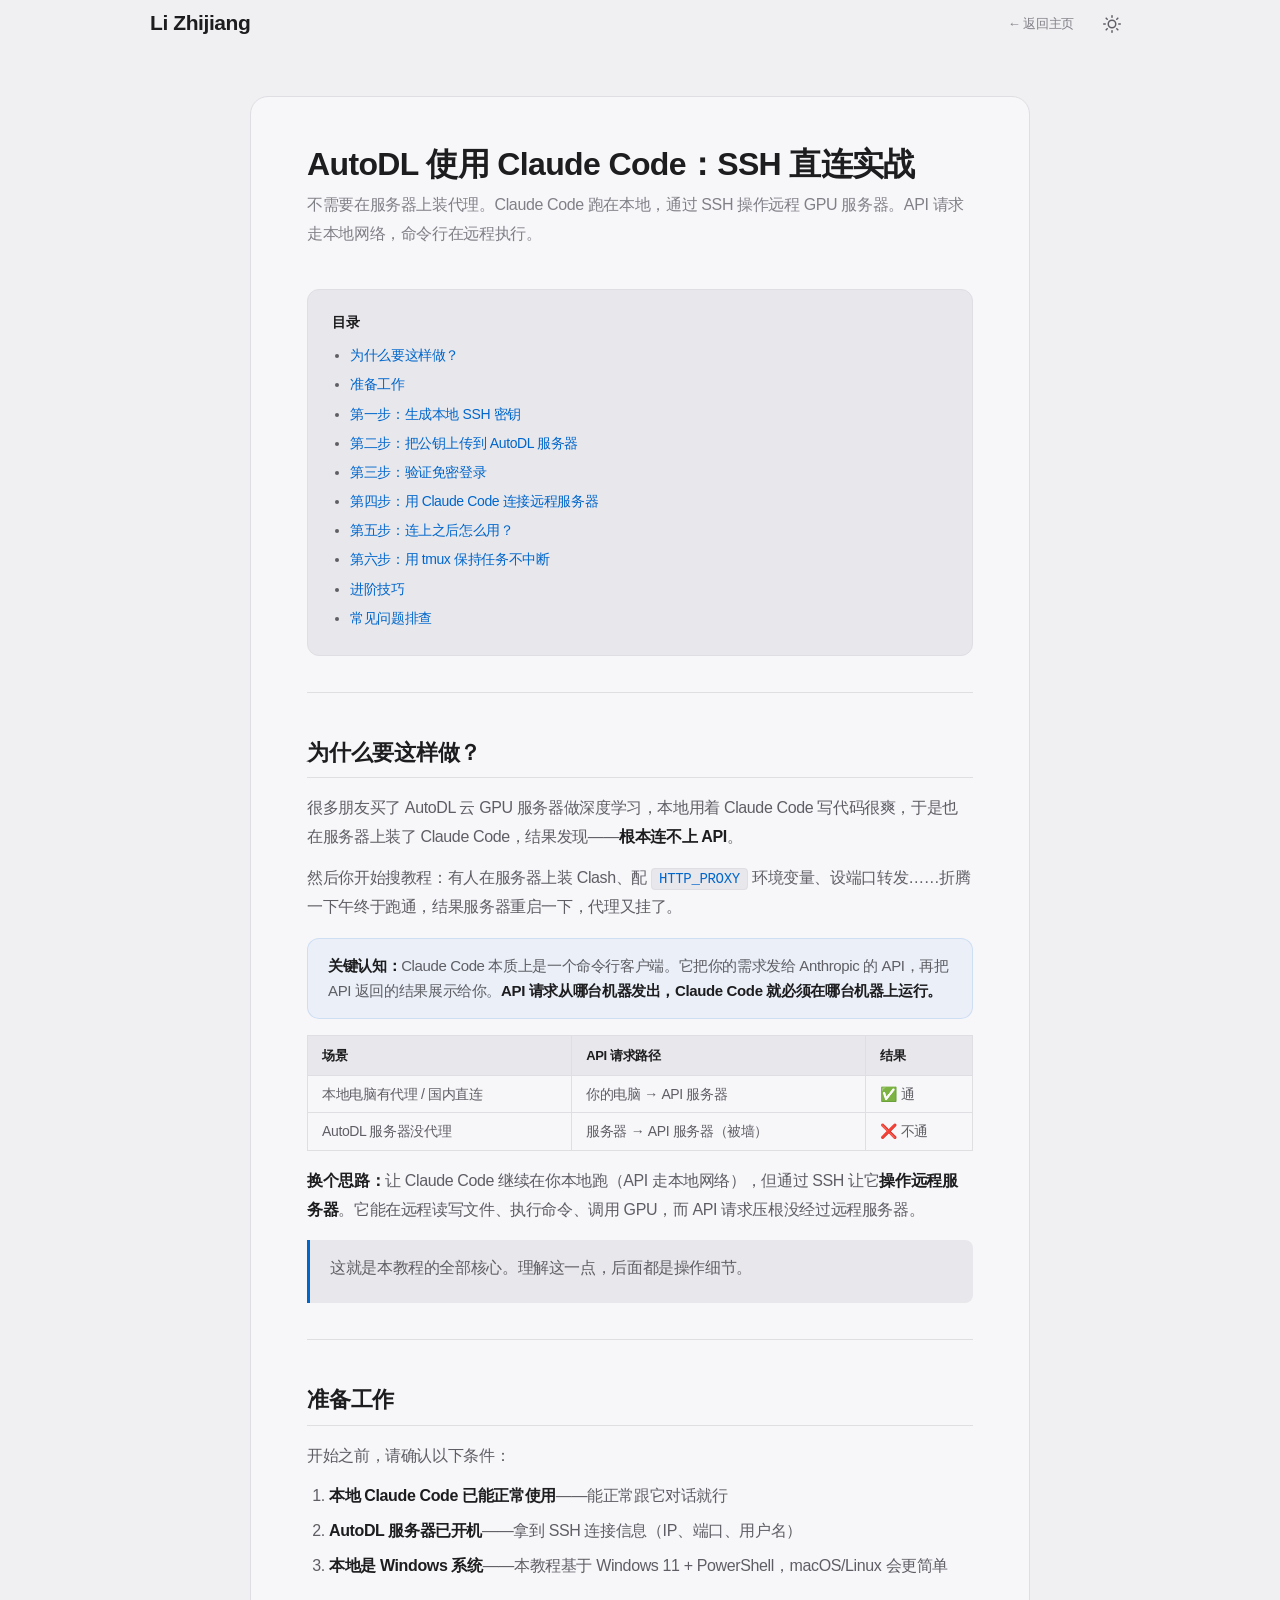
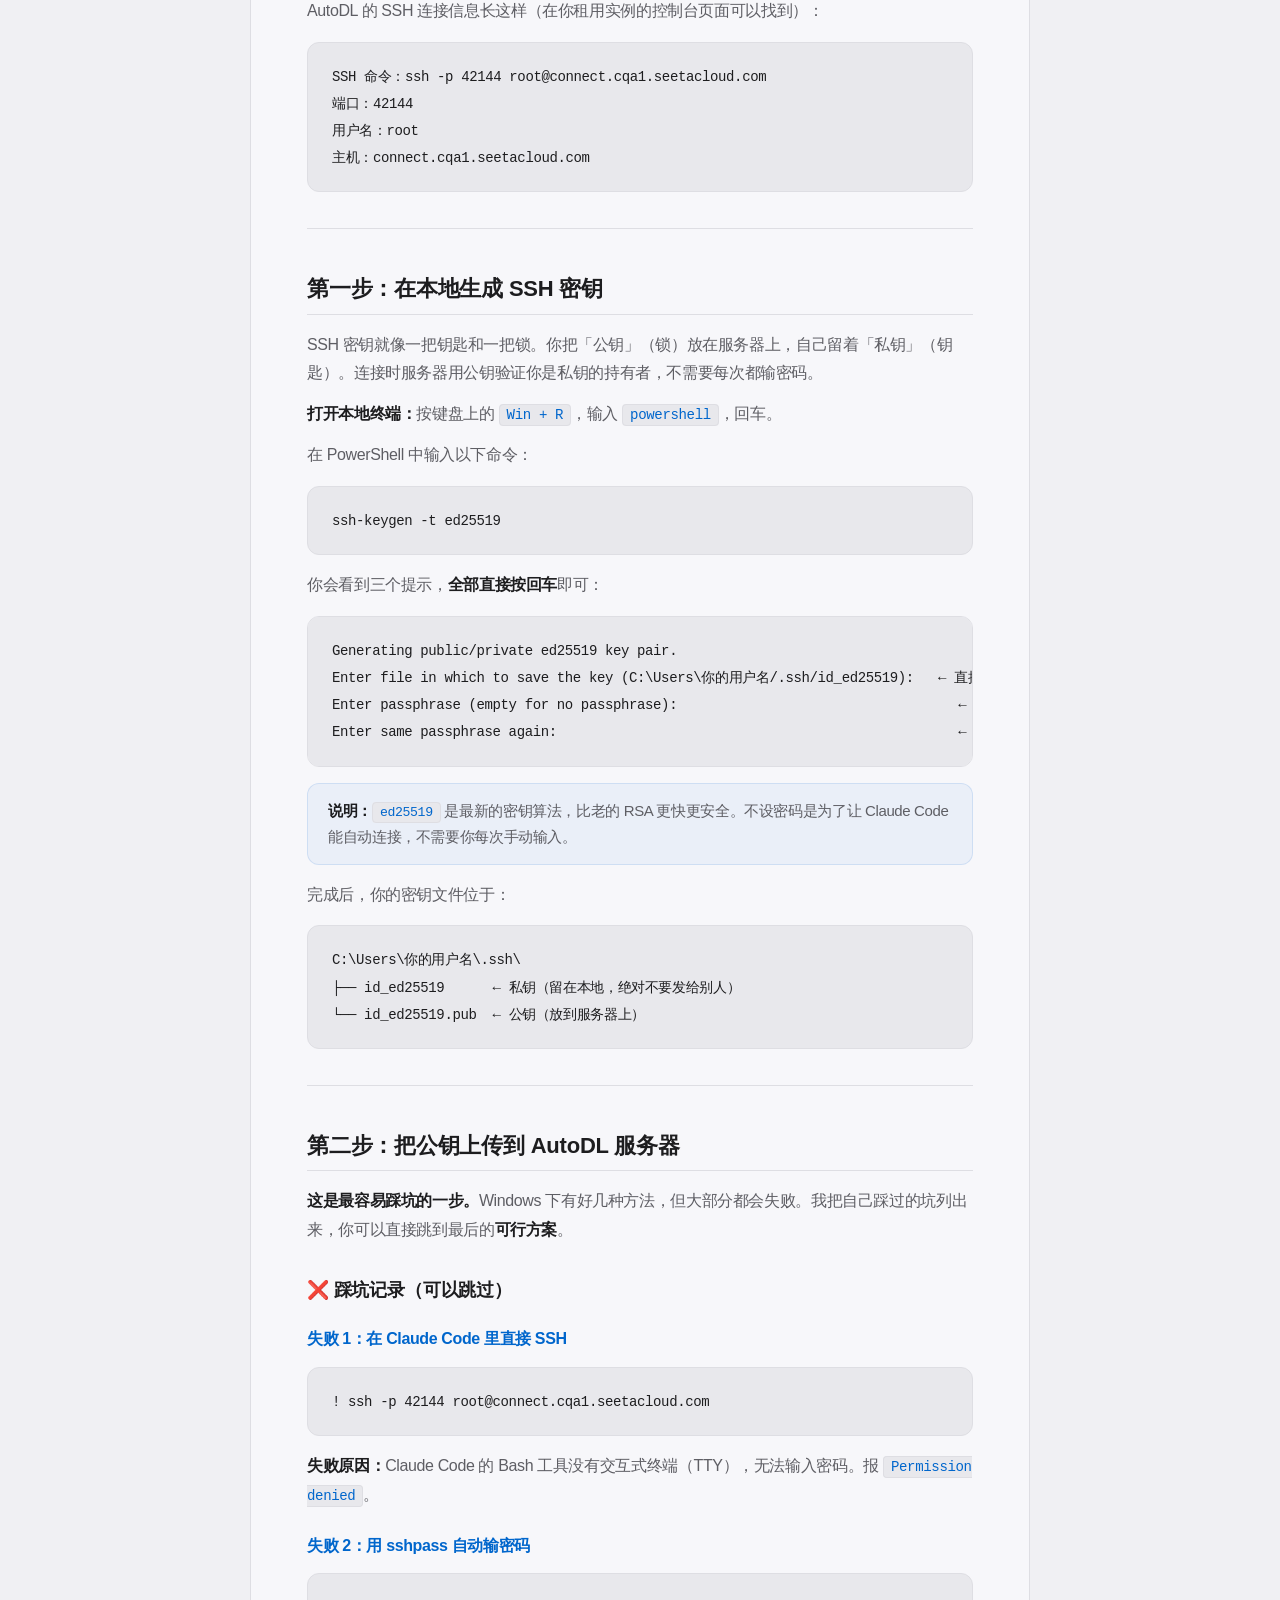
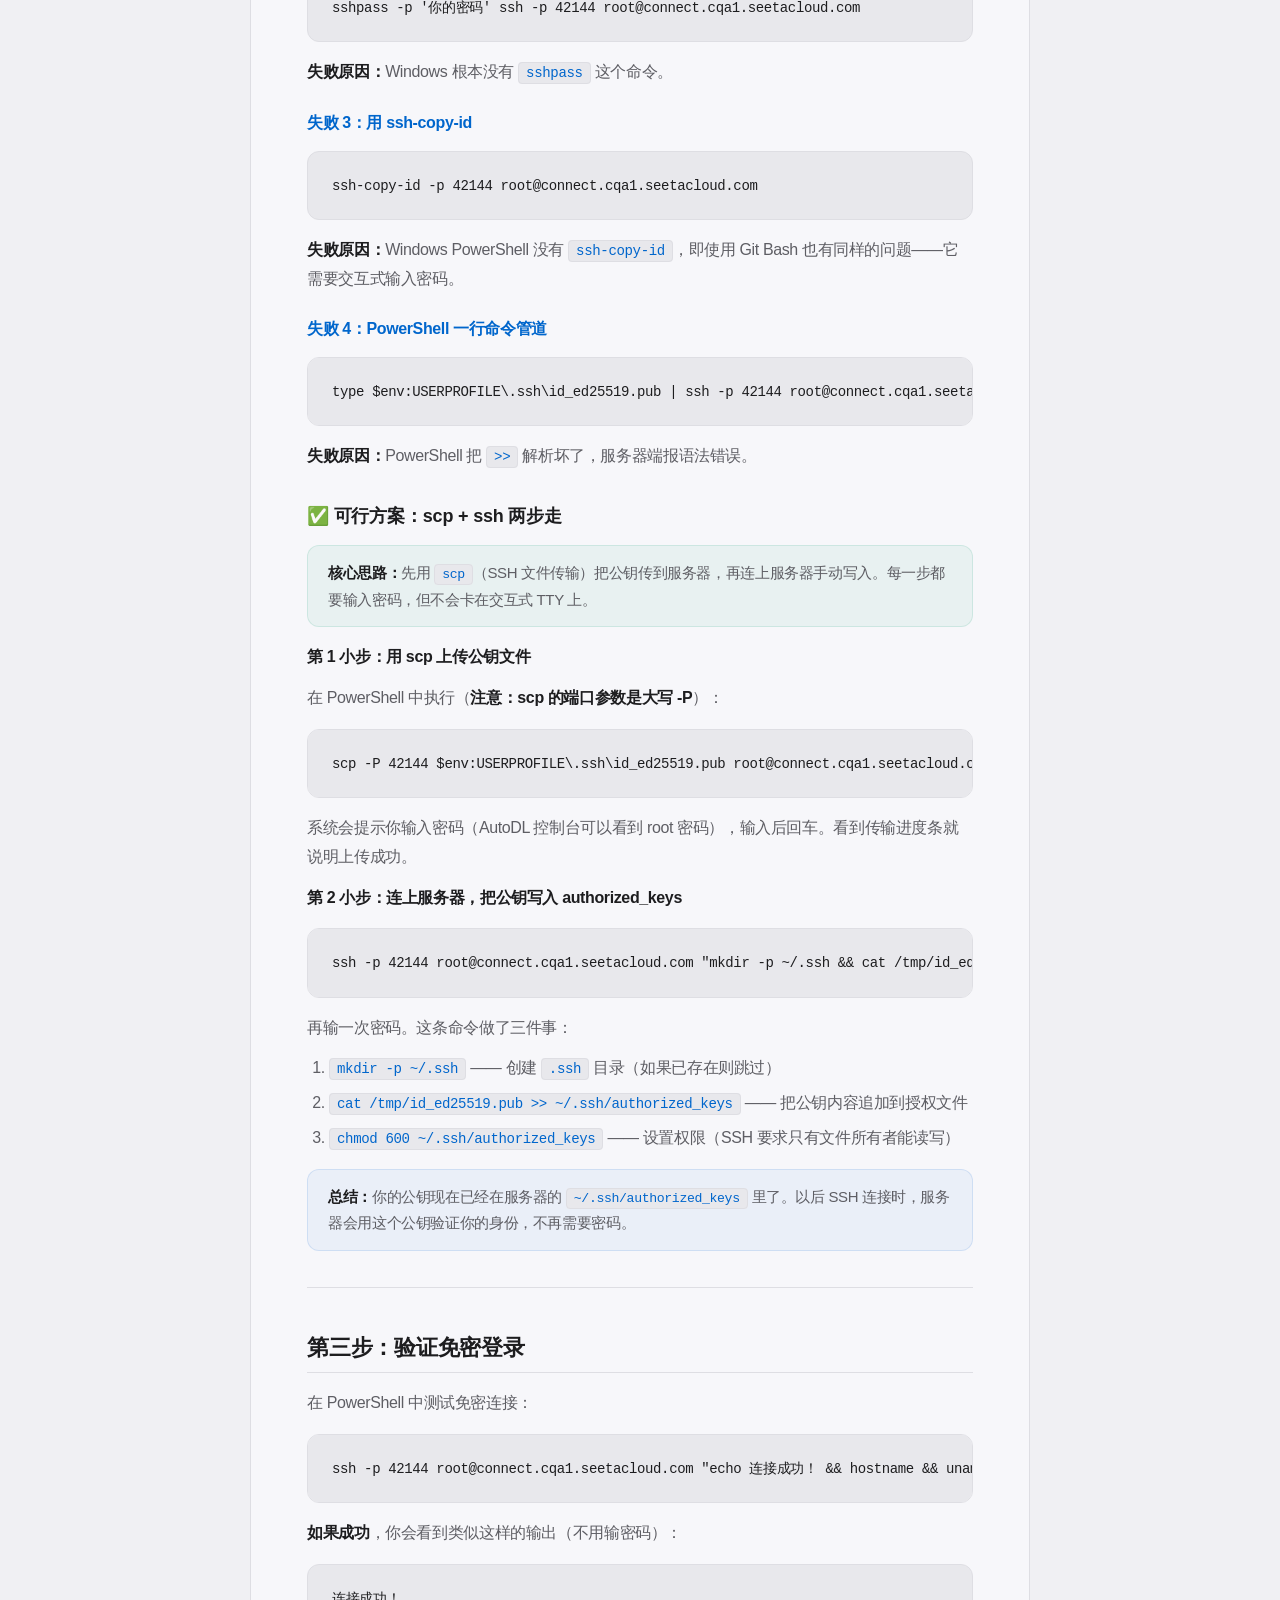
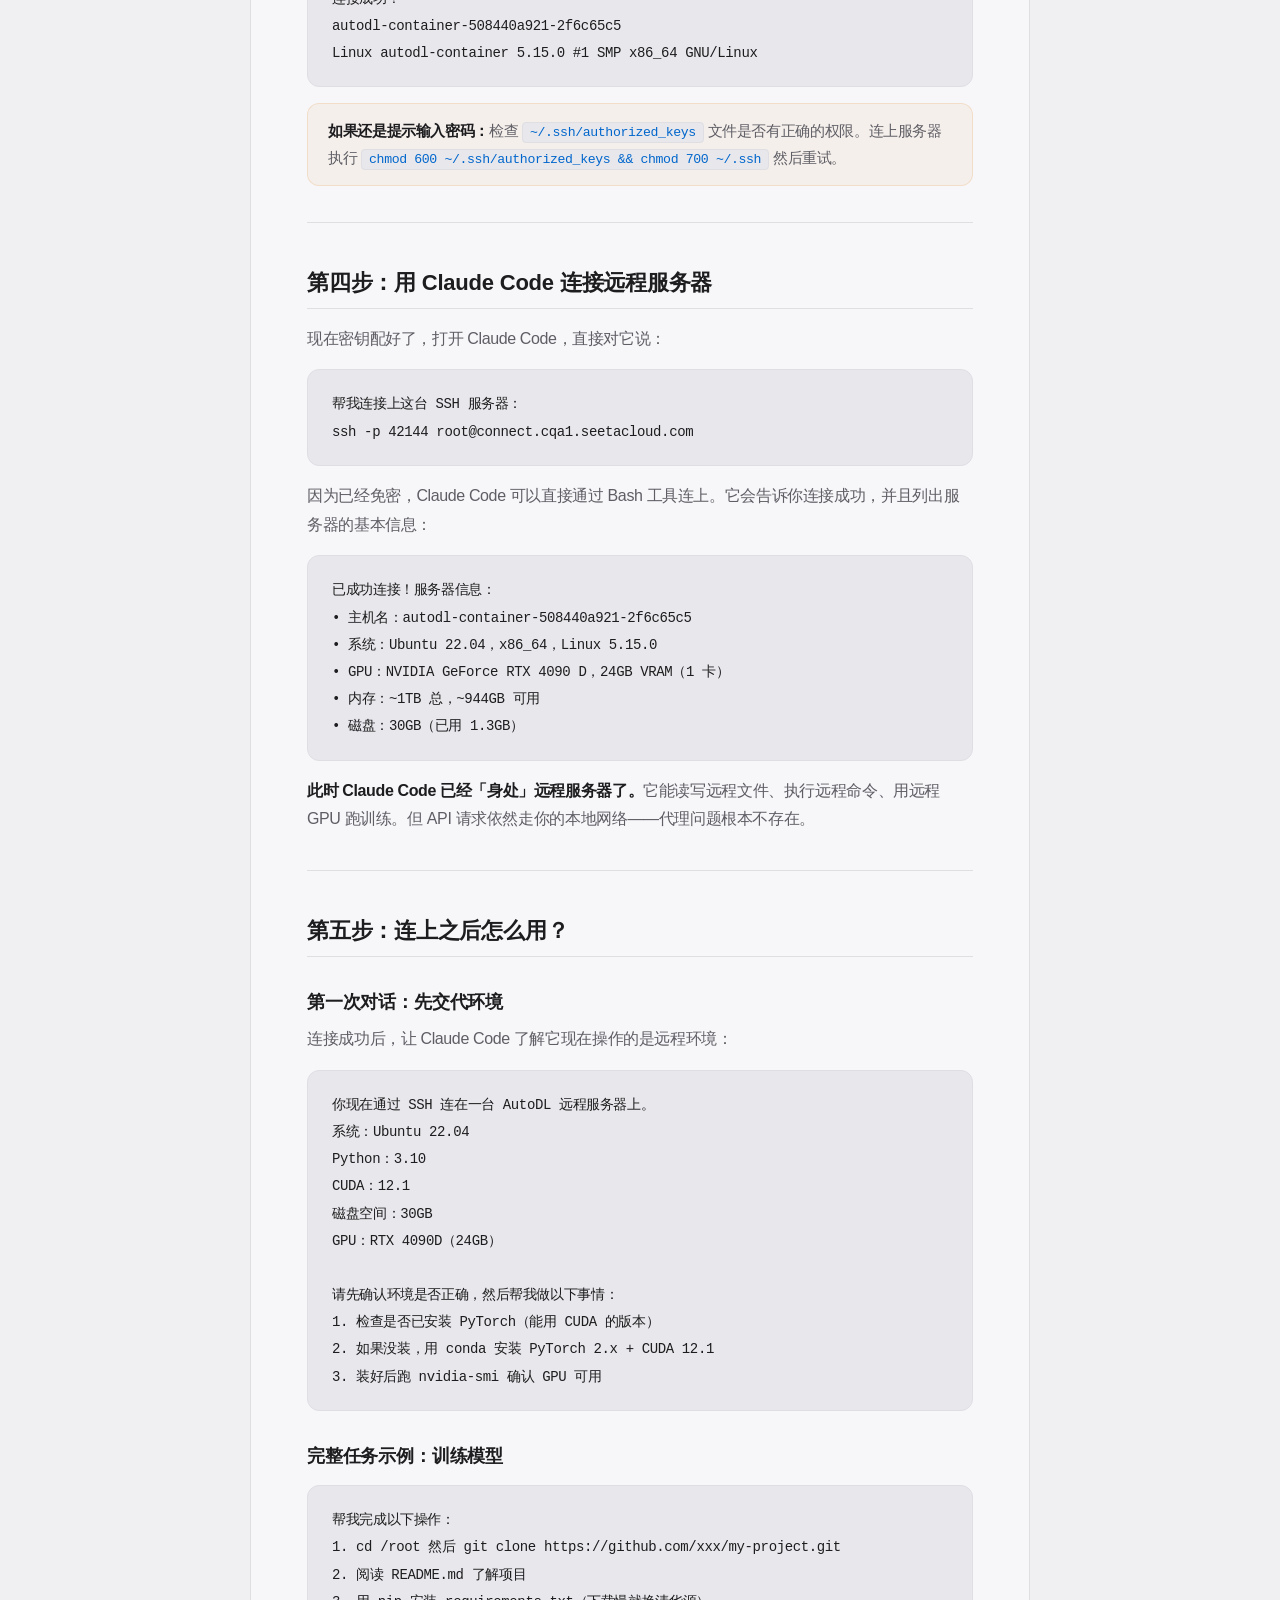
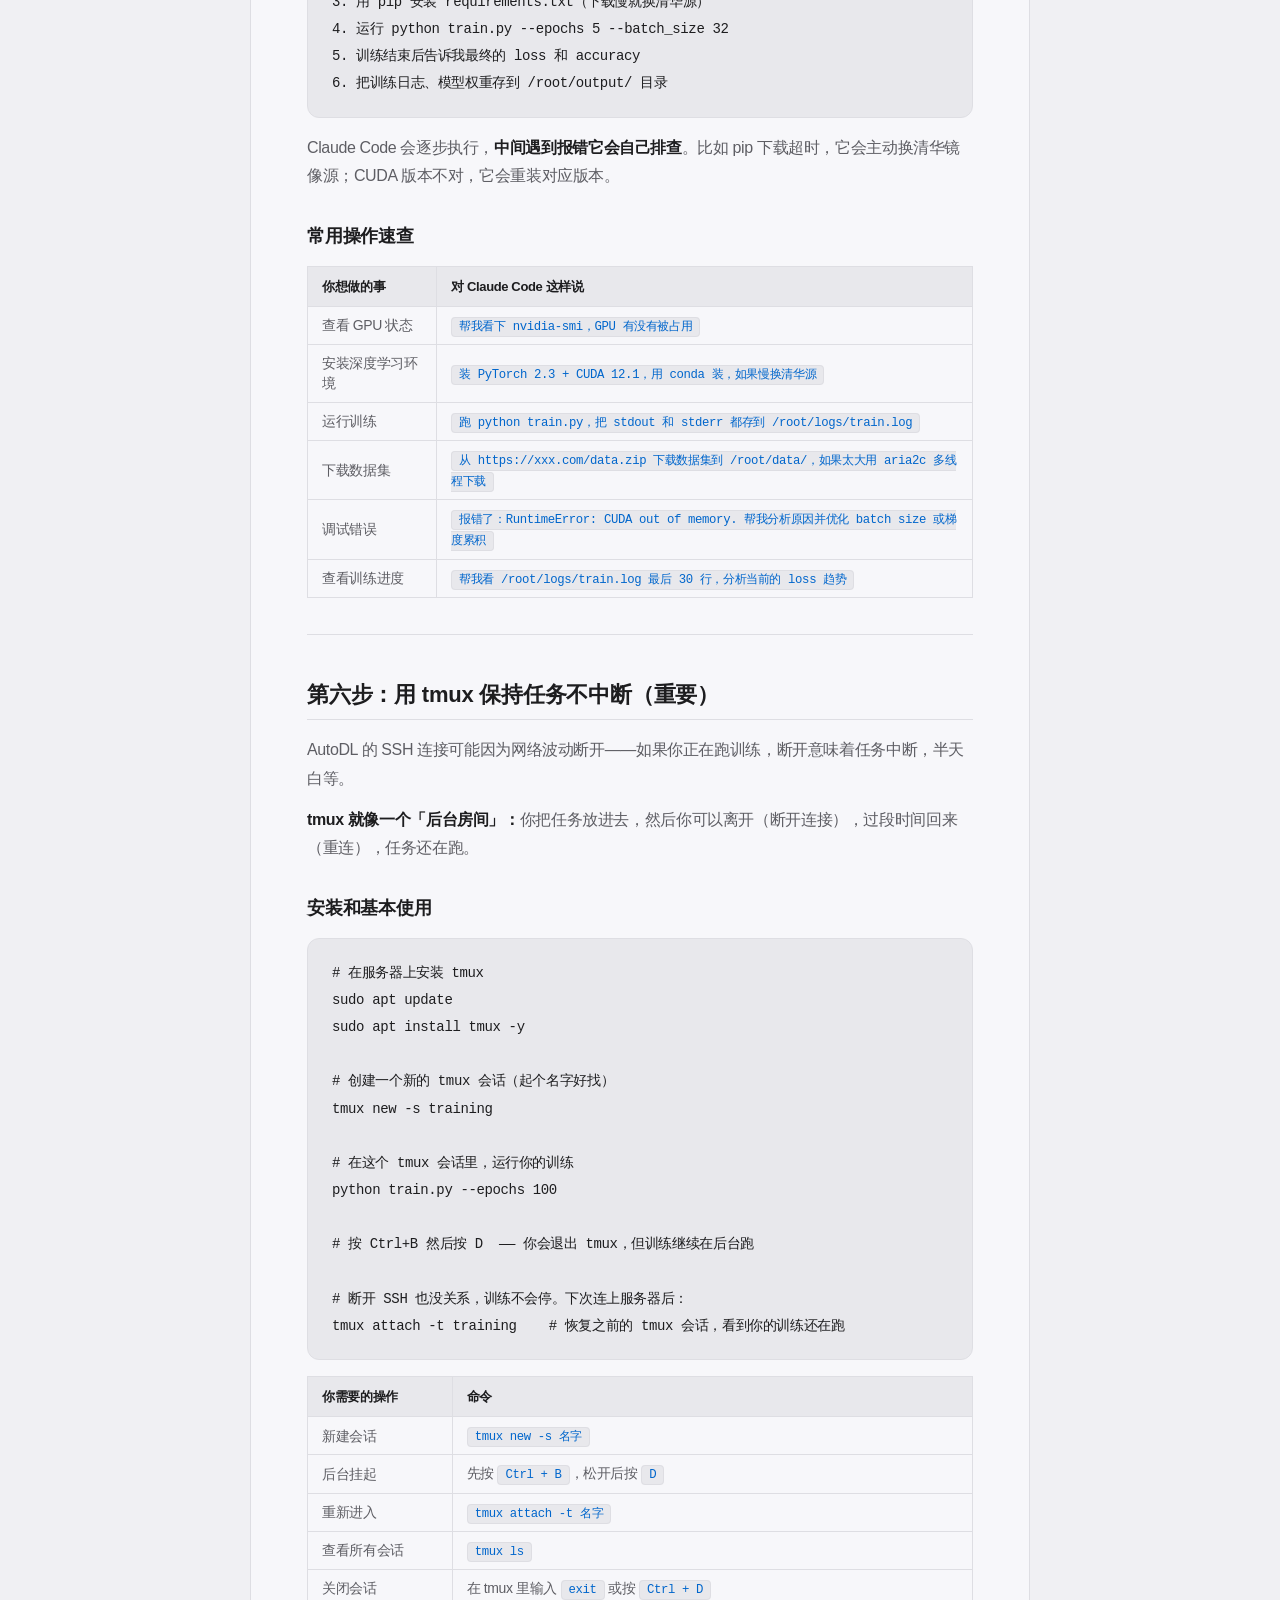
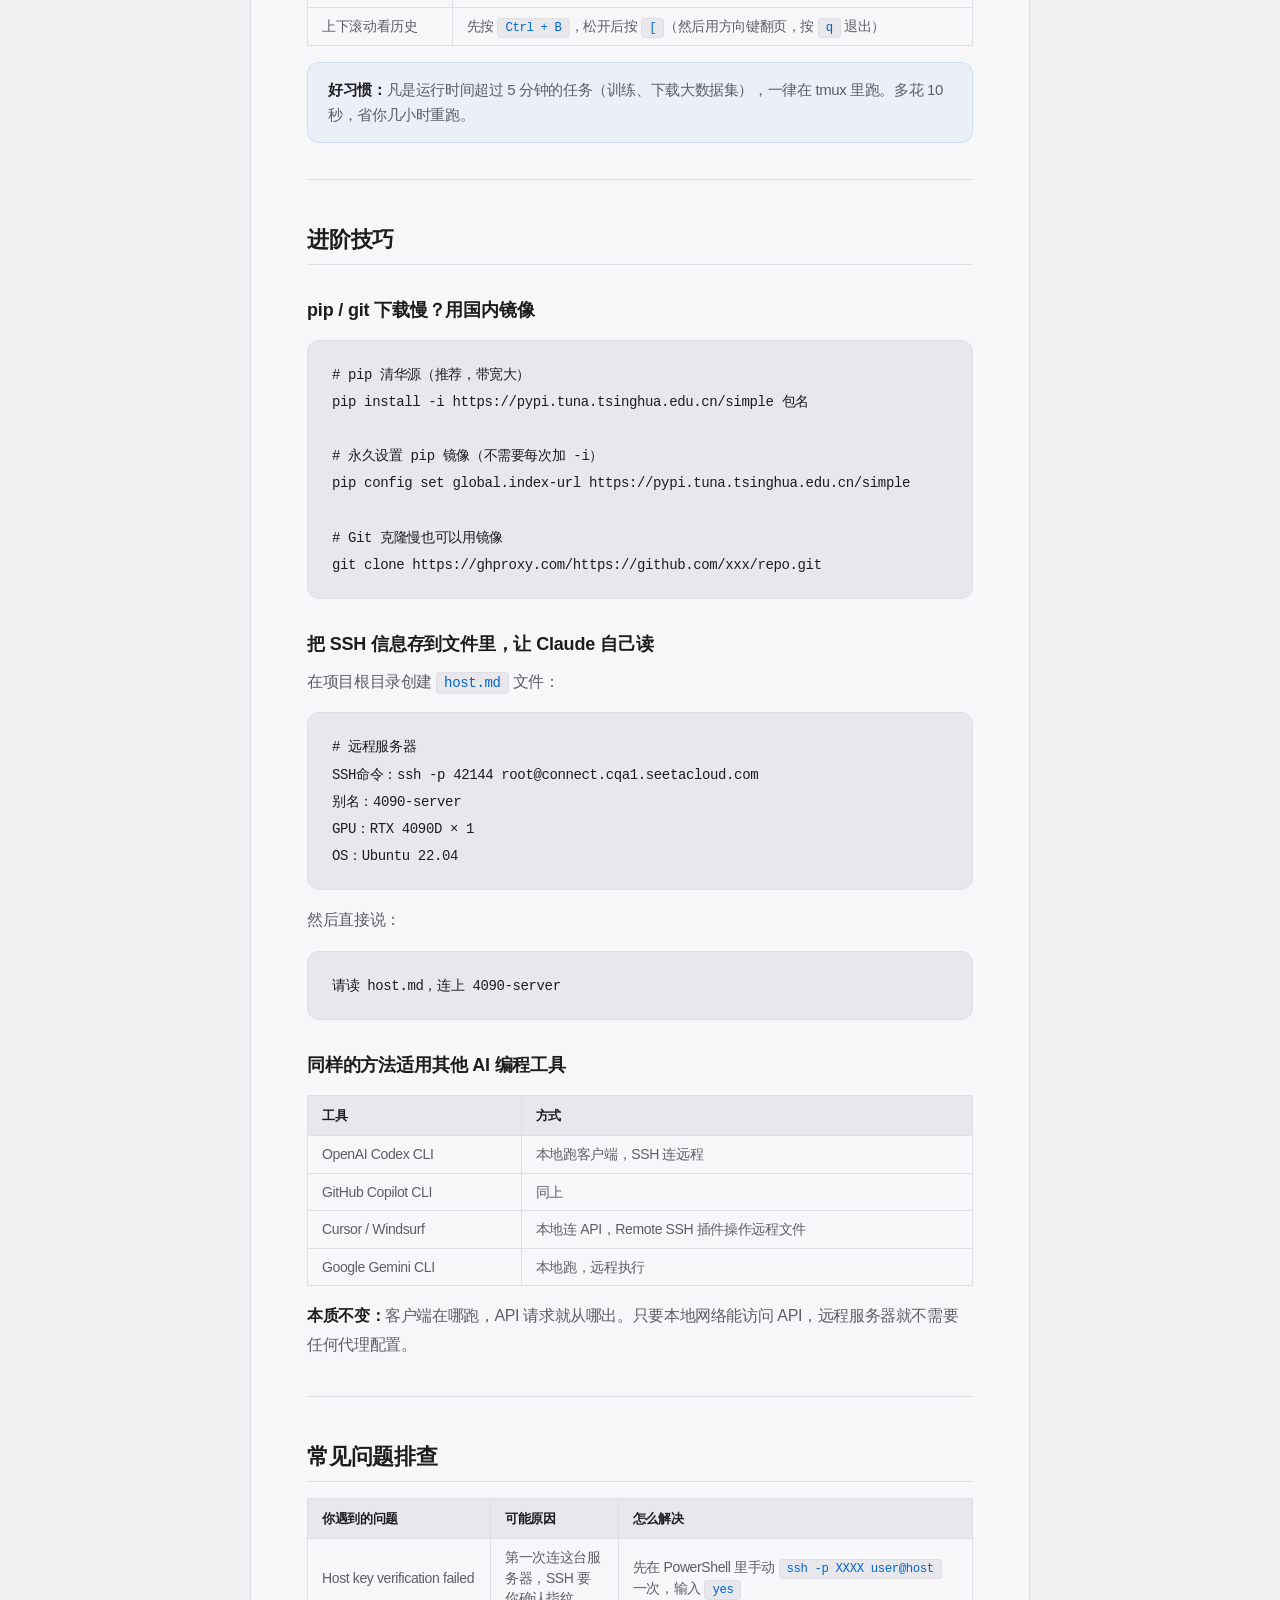
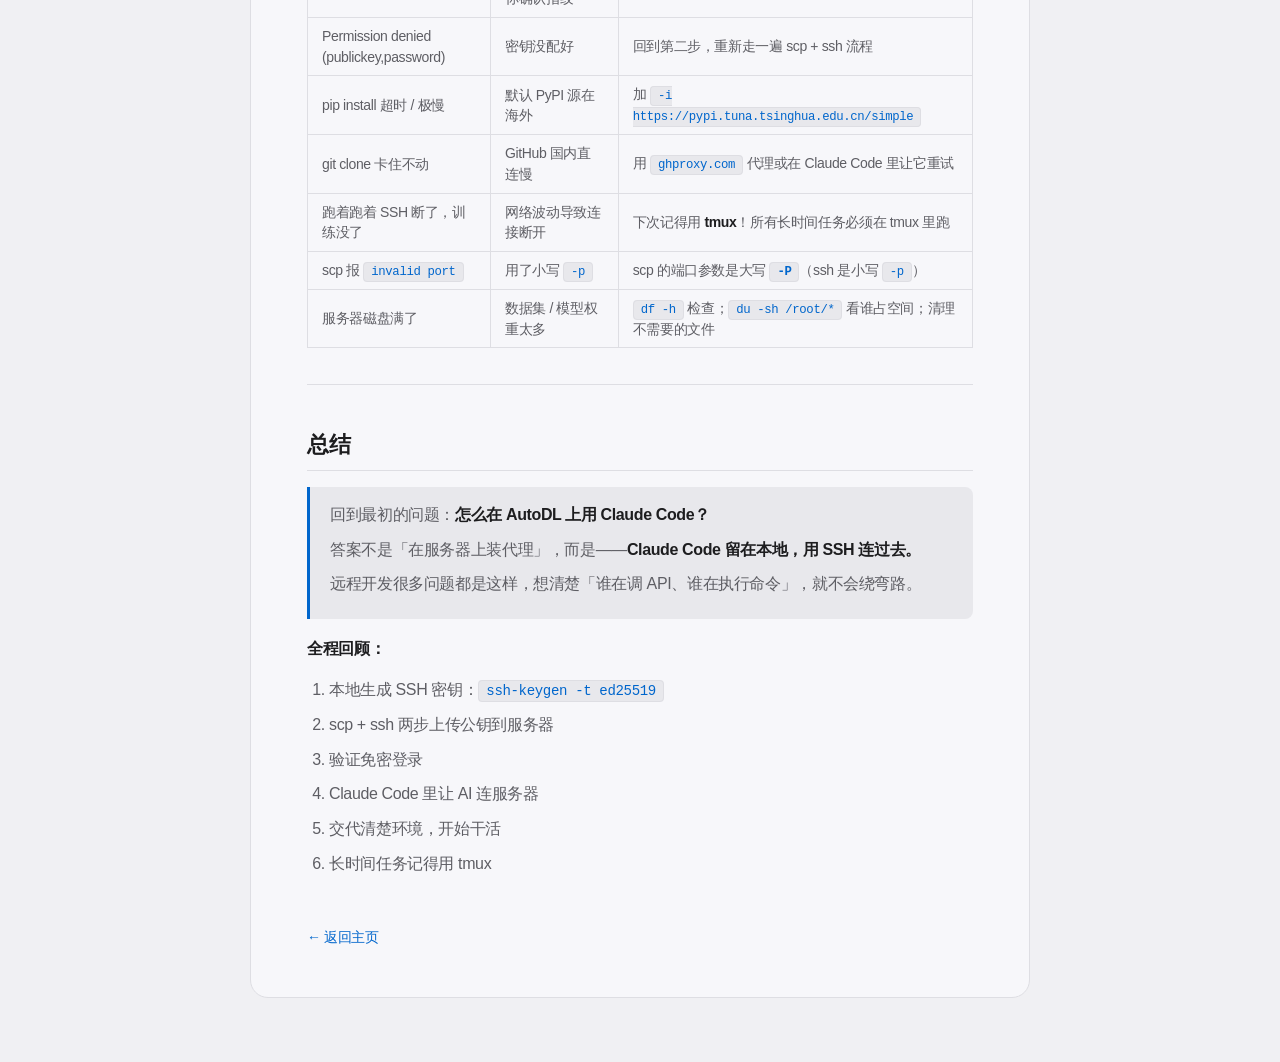
==== commit 051a80b7: "change" ====
--- a/autodl-claude-code.html
+++ b/autodl-claude-code.html
@@ -5,516 +5,434 @@
     <meta name="viewport" content="width=device-width, initial-scale=1.0">
     <title>AutoDL 使用 Claude Code：SSH 直连实战</title>
     <link rel="icon" type="image/x-icon" href="static/assets/favicon.ico" />
-    <link rel="preconnect" href="https://fonts.gstatic.com" />
-    <link href="https://fonts.googleapis.com/css2?family=Mulish:ital,wght@0,300;0,500;0,600;0,700;1,300&display=swap" rel="stylesheet" />
-    <link href="https://fonts.googleapis.com/css2?family=Kanit:ital,wght@0,400;0,600;1,400&display=swap" rel="stylesheet" />
     <link type="text/css" href="static/css/main.css" rel="stylesheet" />
-
-    <style>
-        .tutorial-hero {
-            position: relative;
-            z-index: 10;
-            padding: 100px 32px 40px;
-            text-align: center;
-        }
-        .tutorial-hero h1 {
-            font-family: "Kanit", sans-serif;
-            font-size: clamp(1.8rem, 4vw, 2.8rem);
-            background: linear-gradient(135deg, #10b981, #06b6d4, #6366f1);
-            background-size: 200% 200%;
-            -webkit-background-clip: text;
-            -webkit-text-fill-color: transparent;
-            background-clip: text;
-            animation: gradientShift 5s ease infinite;
-        }
-        @keyframes gradientShift {
-            0%, 100% { background-position: 0% 50%; }
-            50% { background-position: 100% 50%; }
-        }
-        .tutorial-tip {
-            max-width: 800px;
-            margin: 16px auto 0;
-            padding: 12px 20px;
-            border-radius: 12px;
-            background: rgba(16, 185, 129, 0.08);
-            border: 1px solid rgba(16, 185, 129, 0.2);
-            color: #6ee7b7;
-            font-size: 0.9rem;
-        }
-        .tutorial-warning {
-            max-width: 800px;
-            margin: 16px auto 0;
-            padding: 12px 20px;
-            border-radius: 12px;
-            background: rgba(245, 158, 11, 0.08);
-            border: 1px solid rgba(245, 158, 11, 0.2);
-            color: #fbbf24;
-            font-size: 0.9rem;
-        }
-        .tutorial-body {
-            position: relative;
-            z-index: 10;
-            max-width: 900px;
-            margin: 0 auto 60px;
-            padding: 0 32px;
-        }
-        .tutorial-body .glass-card { padding: 40px 48px; }
-        .tutorial-body h2 {
-            font-family: "Kanit", sans-serif;
-            font-size: 1.6rem;
-            color: #e8e8f0;
-            margin: 36px 0 16px;
-            padding-bottom: 8px;
-            border-bottom: 1px solid rgba(255,255,255,0.06);
-        }
-        .tutorial-body h3 {
-            font-family: "Kanit", sans-serif;
-            font-size: 1.2rem;
-            color: #a5b4fc;
-            margin: 28px 0 12px;
-        }
-        .tutorial-body h4 {
-            font-size: 1rem;
-            color: #06b6d4;
-            margin: 20px 0 8px;
-        }
-        .tutorial-body p {
-            color: #9494b8;
-            line-height: 1.85;
-            margin-bottom: 12px;
-        }
-        .tutorial-body strong { color: #e8e8f0; font-weight: 600; }
-        .tutorial-body a { color: #06b6d4; }
-        .tutorial-body a:hover { color: #6366f1; }
-        .tutorial-body ul, .tutorial-body ol {
-            color: #9494b8;
-            margin: 8px 0 16px 24px;
-            line-height: 1.8;
-        }
-        .tutorial-body li { margin-bottom: 4px; }
-        .tutorial-body code {
-            background: rgba(255,255,255,0.06);
-            padding: 2px 8px;
-            border-radius: 4px;
-            font-family: "Courier New", monospace;
-            font-size: 0.9em;
-            color: #e8e8f0;
-        }
-        .tutorial-body pre {
-            background: rgba(0,0,0,0.4);
-            border: 1px solid rgba(255,255,255,0.06);
-            border-radius: 12px;
-            padding: 20px 24px;
-            overflow-x: auto;
-            margin: 16px 0;
-            line-height: 1.6;
-        }
-        .tutorial-body pre code {
-            background: none;
-            padding: 0;
-            font-size: 0.85rem;
-            color: #c9d1d9;
-        }
-        .tutorial-body table {
-            width: 100%;
-            border-collapse: collapse;
-            margin: 16px 0;
-            font-size: 0.9rem;
-        }
-        .tutorial-body th {
-            background: rgba(99,102,241,0.1);
-            color: #e8e8f0;
-            padding: 10px 14px;
-            text-align: left;
-            border: 1px solid rgba(255,255,255,0.06);
-            font-weight: 600;
-        }
-        .tutorial-body td {
-            color: #9494b8;
-            padding: 8px 14px;
-            border: 1px solid rgba(255,255,255,0.06);
-        }
-        .tutorial-body hr {
-            border: none;
-            border-top: 1px solid rgba(255,255,255,0.06);
-            margin: 32px 0;
-        }
-        .tutorial-body blockquote {
-            border-left: 3px solid #10b981;
-            padding: 12px 20px;
-            margin: 16px 0;
-            background: rgba(16, 185, 129, 0.05);
-            border-radius: 0 8px 8px 0;
-            color: #6ee7b7;
-        }
-        .step-number {
-            display: inline-block;
-            background: linear-gradient(135deg, #6366f1, #06b6d4);
-            color: #fff;
-            width: 28px;
-            height: 28px;
-            line-height: 28px;
-            text-align: center;
-            border-radius: 50%;
-            font-weight: 700;
-            font-size: 0.85rem;
-            margin-right: 8px;
-        }
-        @media (max-width: 640px) {
-            .tutorial-body .glass-card { padding: 20px; }
-            .tutorial-body pre { padding: 14px 16px; }
-            .tutorial-body table { font-size: 0.75rem; }
-        }
-    </style>
 </head>
-<body id="page-top">
-
-    <canvas id="particle-canvas"></canvas>
-    <div class="noise-overlay"></div>
-    <div class="glow-orbs">
-        <div class="glow-orb orb-1"></div>
-        <div class="glow-orb orb-2"></div>
-        <div class="glow-orb orb-3"></div>
-    </div>
-
+<body>
+
+    <!-- Navigation -->
     <nav class="nav" id="mainNav">
         <div class="nav-inner">
             <a class="nav-brand" href="index.html">Li Zhijiang</a>
-            <a href="index.html" style="color:#9494b8;font-size:0.85rem;">← 返回主页</a>
+            <div style="display:flex;align-items:center;gap:12px;">
+                <a href="index.html" style="font-size:13px;color:var(--text-tertiary);">← 返回主页</a>
+                <button class="theme-toggle" id="themeToggle" aria-label="切换明暗主题">
+                    <svg class="icon-sun" viewBox="0 0 24 24" fill="none" stroke="currentColor" stroke-width="2" stroke-linecap="round" stroke-linejoin="round">
+                        <circle cx="12" cy="12" r="5"/>
+                        <line x1="12" y1="1" x2="12" y2="3"/>
+                        <line x1="12" y1="21" x2="12" y2="23"/>
+                        <line x1="4.22" y1="4.22" x2="5.64" y2="5.64"/>
+                        <line x1="18.36" y1="18.36" x2="19.78" y2="19.78"/>
+                        <line x1="1" y1="12" x2="3" y2="12"/>
+                        <line x1="21" y1="12" x2="23" y2="12"/>
+                        <line x1="4.22" y1="19.78" x2="5.64" y2="18.36"/>
+                        <line x1="18.36" y1="5.64" x2="19.78" y2="4.22"/>
+                    </svg>
+                    <svg class="icon-moon" viewBox="0 0 24 24" fill="none" stroke="currentColor" stroke-width="2" stroke-linecap="round" stroke-linejoin="round">
+                        <path d="M21 12.79A9 9 0 1 1 11.21 3 7 7 0 0 0 21 12.79z"/>
+                    </svg>
+                </button>
+            </div>
         </div>
     </nav>
 
-    <section class="tutorial-hero">
-        <h1>AutoDL 使用 Claude Code：SSH 直连实战</h1>
-        <div class="tutorial-tip">
-            💡 核心思路：Claude Code 跑在本地，通过 SSH 操作远程服务器。API 请求走本地网络，命令执行在远程 GPU 环境。
-        </div>
-    </section>
-
-    <div class="tutorial-body">
-        <div class="glass-card" id="tutorial-content">
-
-<h2 id="toc">目录</h2>
-<ul>
-<li><a href="#why">0. 为什么远程服务器用不了 Claude Code？</a></li>
-<li><a href="#ssh-setup">1. 配置 SSH 密钥免密登录（踩坑全记录）</a></li>
-<li><a href="#connect">2. 用 Claude Code 连接远程服务器</a></li>
-<li><a href="#usage">3. 连上之后怎么用？</a></li>
-<li><a href="#tips">4. 进阶技巧</a></li>
-<li><a href="#troubleshooting">5. 常见问题</a></li>
-</ul>
-<hr />
-
-<h2 id="why">0. 为什么远程服务器用不了 Claude Code？</h2>
-
-<p>很多朋友在 AutoDL 上做远程开发，本地 VSCode 里用着 Claude 插件很爽，自然也想在远程环境用上 AI 编程助手。结果装上去发现：<strong>API 连不上</strong>。</p>
-
-<p>网上搜一圈，说要在服务器上装代理——clash、配端口、设 <code>HTTP_PROXY</code> 环境变量，折腾半天好不容易跑通，重启服务器又失效了。</p>
-
-<blockquote>方向就错了。为什么非要在服务器上装 Claude Code？你本地不是用得好好的吗？</blockquote>
-
-<h3>核心原因</h3>
-
-<p>Claude Code 本质上是一个命令行客户端——你在终端里跟它对话，它把你的需求发给 API。关键在于：<strong>API 请求从哪里发出，Claude Code 就在哪里跑</strong>。</p>
-
-<table>
-<thead><tr><th>场景</th><th>API 请求路径</th><th>结果</th></tr></thead>
-<tbody>
-<tr><td>本地电脑有代理</td><td>API 请求走代理</td><td style="color:#6ee7b7;">✅ 通</td></tr>
-<tr><td>远程服务器没代理</td><td>API 请求直连海外</td><td style="color:#fca5a5;">❌ 不通</td></tr>
-</tbody>
-</table>
-
-<p><strong>换个思路：</strong> 让 Claude Code 在本地跑，通过 SSH 操作远程服务器。API 请求走本地网络，问题根本不存在。</p>
-
-<hr />
-
-<h2 id="ssh-setup">1. 配置 SSH 密钥免密登录（踩坑全记录）</h2>
-
-<h3>1.1 先在本地终端生成密钥</h3>
-
-<p>打开本地终端（PowerShell / cmd / Git Bash），生成 SSH 密钥：</p>
-
-<pre><code class="language-bash">ssh-keygen -t ed25519</code></pre>
-
-<p>一路回车即可（默认路径 <code>~/.ssh/id_ed25519</code>，无需设密码）。</p>
-
-<h3>1.2 把公钥上传到 AutoDL 服务器</h3>
-
-<p>这一步是踩坑最密集的地方，以下列出各种尝试及最终方案。</p>
-
-<div class="tutorial-warning" style="margin:16px 0;">
-⚠️ <strong>踩坑记录</strong>：以下方法在 Windows 环境都会失败，可以直接跳到最终方案。
-</div>
-
-<h4>❌ 方法一：Claude Code 里直接 ! ssh</h4>
-<pre><code>! ssh -p 42144 root@connect.cqa1.seetacloud.com</code></pre>
-<p><strong>失败原因：</strong> Claude Code 的 Bash 工具没有交互式 TTY，无法输入密码。报错 <code>Permission denied (publickey,password)</code>。</p>
-
-<h4>❌ 方法二：用 sshpass</h4>
-<pre><code class="language-bash">sshpass -p '密码' ssh -p 42144 root@connect.cqa1.seetacloud.com</code></pre>
-<p><strong>失败原因：</strong> Windows 没有 <code>sshpass</code> 命令。</p>
-
-<h4>❌ 方法三：ssh-copy-id</h4>
-<pre><code class="language-bash">ssh-copy-id -p 42144 root@connect.cqa1.seetacloud.com</code></pre>
-<p><strong>失败原因：</strong> Windows PowerShell 没有 <code>ssh-copy-id</code> 命令。即使手动安装，它同样需要交互式输入密码，Bash 工具没有 TTY。</p>
-
-<h4>❌ 方法四：PowerShell 管道一行命令</h4>
-<pre><code class="language-powershell">type $env:USERPROFILE\.ssh\id_ed25519.pub | ssh -p 42144 root@connect.cqa1.seetacloud.com "mkdir -p ~/.ssh && cat >> ~/.ssh/authorized_keys"</code></pre>
-<p><strong>失败原因：</strong> PowerShell 把 <code>&gt;&gt;</code> 解析坏了，报 <code>syntax error near unexpected token 'newline'</code>。</p>
-
-<h4>✅ 最终方案：scp + ssh 分两步</h4>
-
-<p><strong>第一步：用 scp 上传公钥</strong></p>
-<p>在本地 PowerShell 里执行（注意 scp 用大写 <code>-P</code> 指定端口）：</p>
-<pre><code class="language-powershell">scp -P 42144 $env:USERPROFILE\.ssh\id_ed25519.pub root@connect.cqa1.seetacloud.com:/tmp/</code></pre>
-<p>输入密码后，公钥文件就传到了服务器的 <code>/tmp/</code> 目录。</p>
-
-<p><strong>第二步：SSH 进去把公钥写入 authorized_keys</strong></p>
-<pre><code class="language-powershell">ssh -p 42144 root@connect.cqa1.seetacloud.com "mkdir -p ~/.ssh && cat /tmp/id_ed25519.pub >> ~/.ssh/authorized_keys && chmod 600 ~/.ssh/authorized_keys"</code></pre>
-<p>再输一次密码即可完成配置。</p>
-
-<h3>1.3 验证免密登录</h3>
-
-<p>配置完成后，试试免密连接：</p>
-<pre><code class="language-bash">ssh -p 42144 root@connect.cqa1.seetacloud.com "echo CONNECTED && hostname && uname -a"</code></pre>
-
-<p>如果能直接看到服务器的主机名和系统信息，说明密钥配置成功。</p>
-
-<hr />
-
-<h2 id="connect">2. 用 Claude Code 连接远程服务器</h2>
-
-<h3>2.1 前提条件</h3>
-<ul>
-<li>✅ 本地 Claude Code 能正常使用</li>
-<li>✅ SSH 密钥已配置，可以免密登录</li>
-<li>✅ AutoDL 服务器已开机，拿到 SSH 连接信息</li>
-</ul>
-
-<h3>2.2 直接在 Claude Code 中连接</h3>
-
-<p>在 Claude Code 中输入：</p>
-
-<pre><code>帮我连接上这台 SSH 服务器：ssh -p 42144 root@connect.cqa1.seetacloud.com</code></pre>
-
-<p>由于已经配置了免密登录，Claude Code 可以直接通过 Bash 工具连上服务器。</p>
-
-<p><strong>连接成功后的环境确认示例：</strong></p>
-<pre><code>服务器信息：
-- 主机名： autodl-container-508440a921-2f6c65c5
-- 系统： Ubuntu，x86_64，Linux 5.15.0
-- GPU： NVIDIA GeForce RTX 4090 D, 24GB VRAM
-- 内存： ~1TB 总，~944GB 可用
-- 磁盘： 30GB（已用 1.3GB）</code></pre>
-
-<p>此时 Claude Code 已经「身处」远程服务器——它能读写远程文件、执行远程命令、调用远程 GPU，但 API 请求依然走本地网络。</p>
-
-<hr />
-
-<h2 id="usage">3. 连上之后怎么用？</h2>
-
-<h3>3.1 第一句话交代环境</h3>
-
-<p>告诉 Claude Code 它现在操作的是什么环境，避免误判：</p>
-
-<pre><code>你现在在一台 AutoDL 服务器上，Ubuntu 系统，已安装 Python 3.10 和 CUDA 12.1。请帮我把 /root/my-project 目录下的项目跑起来。</code></pre>
-
-<h3>3.2 一个完整的任务示例</h3>
-
-<pre><code>帮我完成以下操作：
-
-1. 克隆仓库 https://github.com/xxx/my-project.git
-2. 安装 requirements.txt 中的依赖
-3. 运行 python train.py --epochs 5
-4. 训练完成后告诉我最终的 loss 和 accuracy</code></pre>
-
-<p>Claude Code 会逐步执行，中间遇到报错还会自己排查——比如 pip 安装超时，它会主动尝试换国内镜像源。</p>
-
-<h3>3.3 常见操作</h3>
-
-<table>
-<thead><tr><th>场景</th><th>提示词示例</th></tr></thead>
-<tbody>
-<tr><td>查看 GPU 状态</td><td><code>帮我看下 GPU 使用情况</code></td></tr>
-<tr><td>安装环境</td><td><code>帮我装 Python 3.10 + CUDA 12.1 + PyTorch</code></td></tr>
-<tr><td>运行实验</td><td><code>跑 python train.py，把日志存到 /root/logs/</code></td></tr>
-<tr><td>下载数据集</td><td><code>下载 xxx 数据集到 /root/data/，太大的话用 aria2c</code></td></tr>
-<tr><td>代码调试</td><td><code>报错 CUDA out of memory，帮我优化一下 batch size</code></td></tr>
-</tbody>
-</table>
-
-<hr />
-
-<h2 id="tips">4. 进阶技巧</h2>
-
-<h3>4.1 用 tmux 后台运行，断开也不怕</h3>
-
-<p>AutoDL 的 SSH 连接可能因为网络波动断开，用 tmux 把任务放到后台运行：</p>
-
-<pre><code class="language-bash"># Ubuntu 安装 tmux
+    <!-- Content -->
+    <main class="tutorial-page">
+        <div class="tutorial-container">
+            <div class="content-card">
+
+                <h1>AutoDL 使用 Claude Code：SSH 直连实战</h1>
+                <p style="font-size:16px;color:var(--text-tertiary);margin-bottom:40px;">不需要在服务器上装代理。Claude Code 跑在本地，通过 SSH 操作远程 GPU 服务器。API 请求走本地网络，命令行在远程执行。</p>
+
+                <!-- 目录 -->
+                <div class="tutorial-toc">
+                    <p>目录</p>
+                    <ul>
+                        <li><a href="#why">为什么要这样做？</a></li>
+                        <li><a href="#prereq">准备工作</a></li>
+                        <li><a href="#ssh-keygen">第一步：生成本地 SSH 密钥</a></li>
+                        <li><a href="#ssh-upload">第二步：把公钥上传到 AutoDL 服务器</a></li>
+                        <li><a href="#ssh-verify">第三步：验证免密登录</a></li>
+                        <li><a href="#cc-connect">第四步：用 Claude Code 连接远程服务器</a></li>
+                        <li><a href="#usage">第五步：连上之后怎么用？</a></li>
+                        <li><a href="#tmux">第六步：用 tmux 保持任务不中断</a></li>
+                        <li><a href="#tips">进阶技巧</a></li>
+                        <li><a href="#troubleshooting">常见问题排查</a></li>
+                    </ul>
+                </div>
+
+                <hr />
+
+                <h2 id="why">为什么要这样做？</h2>
+
+                <p>很多朋友买了 AutoDL 云 GPU 服务器做深度学习，本地用着 Claude Code 写代码很爽，于是也在服务器上装了 Claude Code，结果发现——<strong>根本连不上 API</strong>。</p>
+
+                <p>然后你开始搜教程：有人在服务器上装 Clash、配 <code>HTTP_PROXY</code> 环境变量、设端口转发……折腾一下午终于跑通，结果服务器重启一下，代理又挂了。</p>
+
+                <div class="tutorial-tip">
+                    <strong>关键认知：</strong>Claude Code 本质上是一个命令行客户端。它把你的需求发给 Anthropic 的 API，再把 API 返回的结果展示给你。<strong>API 请求从哪台机器发出，Claude Code 就必须在哪台机器上运行。</strong>
+                </div>
+
+                <table>
+                    <thead><tr><th>场景</th><th>API 请求路径</th><th>结果</th></tr></thead>
+                    <tbody>
+                        <tr><td>本地电脑有代理 / 国内直连</td><td>你的电脑 → API 服务器</td><td>✅ 通</td></tr>
+                        <tr><td>AutoDL 服务器没代理</td><td>服务器 → API 服务器（被墙）</td><td>❌ 不通</td></tr>
+                    </tbody>
+                </table>
+
+                <p><strong>换个思路：</strong>让 Claude Code 继续在你本地跑（API 走本地网络），但通过 SSH 让它<strong>操作远程服务器</strong>。它能在远程读写文件、执行命令、调用 GPU，而 API 请求压根没经过远程服务器。</p>
+
+                <blockquote>
+                    <p>这就是本教程的全部核心。理解这一点，后面都是操作细节。</p>
+                </blockquote>
+
+                <hr />
+
+                <h2 id="prereq">准备工作</h2>
+                <p>开始之前，请确认以下条件：</p>
+                <ol>
+                    <li><strong>本地 Claude Code 已能正常使用</strong>——能正常跟它对话就行</li>
+                    <li><strong>AutoDL 服务器已开机</strong>——拿到 SSH 连接信息（IP、端口、用户名）</li>
+                    <li><strong>本地是 Windows 系统</strong>——本教程基于 Windows 11 + PowerShell，macOS/Linux 会更简单</li>
+                </ol>
+
+                <p>AutoDL 的 SSH 连接信息长这样（在你租用实例的控制台页面可以找到）：</p>
+                <pre><code>SSH 命令：ssh -p 42144 root@connect.cqa1.seetacloud.com
+端口：42144
+用户名：root
+主机：connect.cqa1.seetacloud.com</code></pre>
+
+                <hr />
+
+                <h2 id="ssh-keygen">第一步：在本地生成 SSH 密钥</h2>
+
+                <p>SSH 密钥就像一把钥匙和一把锁。你把「公钥」（锁）放在服务器上，自己留着「私钥」（钥匙）。连接时服务器用公钥验证你是私钥的持有者，不需要每次都输密码。</p>
+
+                <p><strong>打开本地终端：</strong>按键盘上的 <code>Win + R</code>，输入 <code>powershell</code>，回车。</p>
+
+                <p>在 PowerShell 中输入以下命令：</p>
+                <pre><code>ssh-keygen -t ed25519</code></pre>
+
+                <p>你会看到三个提示，<strong>全部直接按回车</strong>即可：</p>
+                <pre><code>Generating public/private ed25519 key pair.
+Enter file in which to save the key (C:\Users\你的用户名/.ssh/id_ed25519):   ← 直接回车
+Enter passphrase (empty for no passphrase):                                   ← 直接回车（不设密码）
+Enter same passphrase again:                                                  ← 再回车一次</code></pre>
+
+                <div class="tutorial-tip">
+                    <strong>说明：</strong><code>ed25519</code> 是最新的密钥算法，比老的 RSA 更快更安全。不设密码是为了让 Claude Code 能自动连接，不需要你每次手动输入。
+                </div>
+
+                <p>完成后，你的密钥文件位于：</p>
+                <pre><code>C:\Users\你的用户名\.ssh\
+├── id_ed25519      ← 私钥（留在本地，绝对不要发给别人）
+└── id_ed25519.pub  ← 公钥（放到服务器上）</code></pre>
+
+                <hr />
+
+                <h2 id="ssh-upload">第二步：把公钥上传到 AutoDL 服务器</h2>
+
+                <p><strong>这是最容易踩坑的一步。</strong>Windows 下有好几种方法，但大部分都会失败。我把自己踩过的坑列出来，你可以直接跳到最后的<strong>可行方案</strong>。</p>
+
+                <h3>❌ 踩坑记录（可以跳过）</h3>
+
+                <h4>失败 1：在 Claude Code 里直接 SSH</h4>
+                <pre><code>! ssh -p 42144 root@connect.cqa1.seetacloud.com</code></pre>
+                <p><strong>失败原因：</strong>Claude Code 的 Bash 工具没有交互式终端（TTY），无法输入密码。报 <code>Permission denied</code>。</p>
+
+                <h4>失败 2：用 sshpass 自动输密码</h4>
+                <pre><code>sshpass -p '你的密码' ssh -p 42144 root@connect.cqa1.seetacloud.com</code></pre>
+                <p><strong>失败原因：</strong>Windows 根本没有 <code>sshpass</code> 这个命令。</p>
+
+                <h4>失败 3：用 ssh-copy-id</h4>
+                <pre><code>ssh-copy-id -p 42144 root@connect.cqa1.seetacloud.com</code></pre>
+                <p><strong>失败原因：</strong>Windows PowerShell 没有 <code>ssh-copy-id</code>，即使用 Git Bash 也有同样的问题——它需要交互式输入密码。</p>
+
+                <h4>失败 4：PowerShell 一行命令管道</h4>
+                <pre><code>type $env:USERPROFILE\.ssh\id_ed25519.pub | ssh -p 42144 root@connect.cqa1.seetacloud.com "mkdir -p ~/.ssh && cat >> ~/.ssh/authorized_keys"</code></pre>
+                <p><strong>失败原因：</strong>PowerShell 把 <code>>></code> 解析坏了，服务器端报语法错误。</p>
+
+                <h3>✅ 可行方案：scp + ssh 两步走</h3>
+
+                <div class="tutorial-good">
+                    <strong>核心思路：</strong>先用 <code>scp</code>（SSH 文件传输）把公钥传到服务器，再连上服务器手动写入。每一步都要输入密码，但不会卡在交互式 TTY 上。
+                </div>
+
+                <p><strong>第 1 小步：用 scp 上传公钥文件</strong></p>
+                <p>在 PowerShell 中执行（<strong>注意：scp 的端口参数是大写 -P</strong>）：</p>
+                <pre><code>scp -P 42144 $env:USERPROFILE\.ssh\id_ed25519.pub root@connect.cqa1.seetacloud.com:/tmp/</code></pre>
+                <p>系统会提示你输入密码（AutoDL 控制台可以看到 root 密码），输入后回车。看到传输进度条就说明上传成功。</p>
+
+                <p><strong>第 2 小步：连上服务器，把公钥写入 authorized_keys</strong></p>
+                <pre><code>ssh -p 42144 root@connect.cqa1.seetacloud.com "mkdir -p ~/.ssh && cat /tmp/id_ed25519.pub >> ~/.ssh/authorized_keys && chmod 600 ~/.ssh/authorized_keys"</code></pre>
+                <p>再输一次密码。这条命令做了三件事：</p>
+                <ol>
+                    <li><code>mkdir -p ~/.ssh</code> —— 创建 <code>.ssh</code> 目录（如果已存在则跳过）</li>
+                    <li><code>cat /tmp/id_ed25519.pub >> ~/.ssh/authorized_keys</code> —— 把公钥内容追加到授权文件</li>
+                    <li><code>chmod 600 ~/.ssh/authorized_keys</code> —— 设置权限（SSH 要求只有文件所有者能读写）</li>
+                </ol>
+
+                <div class="tutorial-tip">
+                    <strong>总结：</strong>你的公钥现在已经在服务器的 <code>~/.ssh/authorized_keys</code> 里了。以后 SSH 连接时，服务器会用这个公钥验证你的身份，不再需要密码。
+                </div>
+
+                <hr />
+
+                <h2 id="ssh-verify">第三步：验证免密登录</h2>
+
+                <p>在 PowerShell 中测试免密连接：</p>
+                <pre><code>ssh -p 42144 root@connect.cqa1.seetacloud.com "echo 连接成功！ && hostname && uname -a"</code></pre>
+
+                <p><strong>如果成功</strong>，你会看到类似这样的输出（不用输密码）：</p>
+                <pre><code>连接成功！
+autodl-container-508440a921-2f6c65c5
+Linux autodl-container 5.15.0 #1 SMP x86_64 GNU/Linux</code></pre>
+
+                <div class="tutorial-warn">
+                    <strong>如果还是提示输入密码：</strong>检查 <code>~/.ssh/authorized_keys</code> 文件是否有正确的权限。连上服务器执行 <code>chmod 600 ~/.ssh/authorized_keys && chmod 700 ~/.ssh</code> 然后重试。
+                </div>
+
+                <hr />
+
+                <h2 id="cc-connect">第四步：用 Claude Code 连接远程服务器</h2>
+
+                <p>现在密钥配好了，打开 Claude Code，直接对它说：</p>
+
+                <pre><code>帮我连接上这台 SSH 服务器：
+ssh -p 42144 root@connect.cqa1.seetacloud.com</code></pre>
+
+                <p>因为已经免密，Claude Code 可以直接通过 Bash 工具连上。它会告诉你连接成功，并且列出服务器的基本信息：</p>
+
+                <pre><code>已成功连接！服务器信息：
+• 主机名：autodl-container-508440a921-2f6c65c5
+• 系统：Ubuntu 22.04，x86_64，Linux 5.15.0
+• GPU：NVIDIA GeForce RTX 4090 D，24GB VRAM（1 卡）
+• 内存：~1TB 总，~944GB 可用
+• 磁盘：30GB（已用 1.3GB）</code></pre>
+
+                <p><strong>此时 Claude Code 已经「身处」远程服务器了。</strong>它能读写远程文件、执行远程命令、用远程 GPU 跑训练。但 API 请求依然走你的本地网络——代理问题根本不存在。</p>
+
+                <hr />
+
+                <h2 id="usage">第五步：连上之后怎么用？</h2>
+
+                <h3>第一次对话：先交代环境</h3>
+
+                <p>连接成功后，让 Claude Code 了解它现在操作的是远程环境：</p>
+
+                <pre><code>你现在通过 SSH 连在一台 AutoDL 远程服务器上。
+系统：Ubuntu 22.04
+Python：3.10
+CUDA：12.1
+磁盘空间：30GB
+GPU：RTX 4090D（24GB）
+
+请先确认环境是否正确，然后帮我做以下事情：
+1. 检查是否已安装 PyTorch（能用 CUDA 的版本）
+2. 如果没装，用 conda 安装 PyTorch 2.x + CUDA 12.1
+3. 装好后跑 nvidia-smi 确认 GPU 可用</code></pre>
+
+                <h3>完整任务示例：训练模型</h3>
+
+                <pre><code>帮我完成以下操作：
+1. cd /root 然后 git clone https://github.com/xxx/my-project.git
+2. 阅读 README.md 了解项目
+3. 用 pip 安装 requirements.txt（下载慢就换清华源）
+4. 运行 python train.py --epochs 5 --batch_size 32
+5. 训练结束后告诉我最终的 loss 和 accuracy
+6. 把训练日志、模型权重存到 /root/output/ 目录</code></pre>
+
+                <p>Claude Code 会逐步执行，<strong>中间遇到报错它会自己排查</strong>。比如 pip 下载超时，它会主动换清华镜像源；CUDA 版本不对，它会重装对应版本。</p>
+
+                <h3>常用操作速查</h3>
+                <table>
+                    <thead><tr><th>你想做的事</th><th>对 Claude Code 这样说</th></tr></thead>
+                    <tbody>
+                        <tr><td>查看 GPU 状态</td><td><code>帮我看下 nvidia-smi，GPU 有没有被占用</code></td></tr>
+                        <tr><td>安装深度学习环境</td><td><code>装 PyTorch 2.3 + CUDA 12.1，用 conda 装，如果慢换清华源</code></td></tr>
+                        <tr><td>运行训练</td><td><code>跑 python train.py，把 stdout 和 stderr 都存到 /root/logs/train.log</code></td></tr>
+                        <tr><td>下载数据集</td><td><code>从 https://xxx.com/data.zip 下载数据集到 /root/data/，如果太大用 aria2c 多线程下载</code></td></tr>
+                        <tr><td>调试错误</td><td><code>报错了：RuntimeError: CUDA out of memory. 帮我分析原因并优化 batch size 或梯度累积</code></td></tr>
+                        <tr><td>查看训练进度</td><td><code>帮我看 /root/logs/train.log 最后 30 行，分析当前的 loss 趋势</code></td></tr>
+                    </tbody>
+                </table>
+
+                <hr />
+
+                <h2 id="tmux">第六步：用 tmux 保持任务不中断（重要）</h2>
+
+                <p>AutoDL 的 SSH 连接可能因为网络波动断开——如果你正在跑训练，断开意味着任务中断，半天白等。</p>
+
+                <p><strong>tmux 就像一个「后台房间」：</strong>你把任务放进去，然后你可以离开（断开连接），过段时间回来（重连），任务还在跑。</p>
+
+                <h3>安装和基本使用</h3>
+                <pre><code># 在服务器上安装 tmux
 sudo apt update
 sudo apt install tmux -y
 
-# 启动 tmux
-tmux</code></pre>
-
-<p><strong>tmux 三命令速记：</strong></p>
-<table>
-<thead><tr><th>操作</th><th>命令</th></tr></thead>
-<tbody>
-<tr><td>新建会话</td><td><code>tmux new -s 名字</code></td></tr>
-<tr><td>后台挂起</td><td><code>Ctrl + B</code> 松开后按 <code>D</code></td></tr>
-<tr><td>重新进入</td><td><code>tmux a -t 名字</code></td></tr>
-</tbody>
-</table>
-
-<h3>4.2 pip / git 下载慢</h3>
-
-<p>让 Claude Code 配国内镜像源：</p>
-<pre><code>pip install -i https://pypi.tuna.tsinghua.edu.cn/simple 包名</code></pre>
-
-<h3>4.3 把 SSH 信息存到文件</h3>
-
-<p>把 SSH 连接信息写到一个文件（如 <code>host.md</code>），然后让 Claude 自己读：</p>
-<pre><code>请阅读 host.md 文件，然后登录远程服务器</code></pre>
-
-<h3>4.4 同样的思路适用于其他 AI 工具</h3>
-
-<table>
-<thead><tr><th>工具</th><th>原理</th></tr></thead>
-<tbody>
-<tr><td>OpenAI Codex / GitHub Copilot CLI</td><td>本地跑客户端，SSH 连远程操作</td></tr>
-<tr><td>Google Gemini CLI</td><td>同上，本地跑客户端，远程跑代码</td></tr>
-<tr><td>Cursor / Windsurf</td><td>本地连 API，通过 Remote SSH 操作远程文件</td></tr>
-</tbody>
-</table>
-
-<p><strong>本质：</strong> 客户端在哪跑，API 请求就从哪出。只要本地网络能访问 API，远程服务器就不需要任何代理配置。</p>
-
-<hr />
-
-<h2 id="troubleshooting">5. 常见问题</h2>
-
-<table>
-<thead><tr><th>问题</th><th>原因</th><th>解决</th></tr></thead>
-<tbody>
-<tr>
-<td>Host key verification failed</td>
-<td>SSH 首次连接需确认指纹</td>
-<td>先在本地终端手动 SSH 一次，输入 yes 确认</td>
-</tr>
-<tr>
-<td>Permission denied</td>
-<td>密钥未正确配置</td>
-<td>重新按「最终方案」走 scp + ssh 两步</td>
-</tr>
-<tr>
-<td>pip 安装超时</td>
-<td>默认 PyPI 源慢</td>
-<td>让 Claude 换清华源 <code>-i https://pypi.tuna.tsinghua.edu.cn/simple</code></td>
-</tr>
-<tr>
-<td>git clone 慢</td>
-<td>GitHub 直连慢</td>
-<td>让 Claude 换镜像或配置代理</td>
-</tr>
-<tr>
-<td>SSH 断开，任务中断</td>
-<td>网络波动</td>
-<td>使用 tmux 把任务放后台</td>
-</tr>
-<tr>
-<td>权限不够</td>
-<td>非 root 操作受限</td>
-<td>提醒 Claude 用 <code>sudo</code>（AutoDL 默认 root 用户一般不会遇到）</td>
-</tr>
-</tbody>
-</table>
-
-<hr />
-
-<h2 id="summary">总结</h2>
-
-<blockquote>
-<p>回到最初的问题：怎么在 AutoDL 上用 Claude Code？<br><br>
-答案不是「在服务器上装代理」，而是换个方向——<strong>Claude Code 留在本地，用 SSH 连过去</strong>。<br><br>
-远程开发很多问题都是这样，想清楚「谁在调 API、谁在执行命令」，就不会绕弯路。</p>
-</blockquote>
-
-<p><strong>核心步骤回顾：</strong></p>
-<ol>
-<li>本地生成 SSH 密钥：<code>ssh-keygen -t ed25519</code></li>
-<li>上传公钥（Windows 用 scp + ssh 两步法）</li>
-<li>Claude Code 里直接让 AI 连接服务器</li>
-<li>交代环境，开始干活</li>
-</ol>
-
+# 创建一个新的 tmux 会话（起个名字好找）
+tmux new -s training
+
+# 在这个 tmux 会话里，运行你的训练
+python train.py --epochs 100
+
+# 按 Ctrl+B 然后按 D  —— 你会退出 tmux，但训练继续在后台跑
+
+# 断开 SSH 也没关系，训练不会停。下次连上服务器后：
+tmux attach -t training    # 恢复之前的 tmux 会话，看到你的训练还在跑</code></pre>
+
+                <table>
+                    <thead><tr><th>你需要的操作</th><th>命令</th></tr></thead>
+                    <tbody>
+                        <tr><td>新建会话</td><td><code>tmux new -s 名字</code></td></tr>
+                        <tr><td>后台挂起</td><td>先按 <code>Ctrl + B</code>，松开后按 <code>D</code></td></tr>
+                        <tr><td>重新进入</td><td><code>tmux attach -t 名字</code></td></tr>
+                        <tr><td>查看所有会话</td><td><code>tmux ls</code></td></tr>
+                        <tr><td>关闭会话</td><td>在 tmux 里输入 <code>exit</code> 或按 <code>Ctrl + D</code></td></tr>
+                        <tr><td>上下滚动看历史</td><td>先按 <code>Ctrl + B</code>，松开后按 <code>[</code>（然后用方向键翻页，按 <code>q</code> 退出）</td></tr>
+                    </tbody>
+                </table>
+
+                <div class="tutorial-tip">
+                    <strong>好习惯：</strong>凡是运行时间超过 5 分钟的任务（训练、下载大数据集），一律在 tmux 里跑。多花 10 秒，省你几小时重跑。
+                </div>
+
+                <hr />
+
+                <h2 id="tips">进阶技巧</h2>
+
+                <h3>pip / git 下载慢？用国内镜像</h3>
+                <pre><code># pip 清华源（推荐，带宽大）
+pip install -i https://pypi.tuna.tsinghua.edu.cn/simple 包名
+
+# 永久设置 pip 镜像（不需要每次加 -i）
+pip config set global.index-url https://pypi.tuna.tsinghua.edu.cn/simple
+
+# Git 克隆慢也可以用镜像
+git clone https://ghproxy.com/https://github.com/xxx/repo.git</code></pre>
+
+                <h3>把 SSH 信息存到文件里，让 Claude 自己读</h3>
+                <p>在项目根目录创建 <code>host.md</code> 文件：</p>
+                <pre><code># 远程服务器
+SSH命令：ssh -p 42144 root@connect.cqa1.seetacloud.com
+别名：4090-server
+GPU：RTX 4090D × 1
+OS：Ubuntu 22.04</code></pre>
+                <p>然后直接说：</p>
+                <pre><code>请读 host.md，连上 4090-server</code></pre>
+
+                <h3>同样的方法适用其他 AI 编程工具</h3>
+                <table>
+                    <thead><tr><th>工具</th><th>方式</th></tr></thead>
+                    <tbody>
+                        <tr><td>OpenAI Codex CLI</td><td>本地跑客户端，SSH 连远程</td></tr>
+                        <tr><td>GitHub Copilot CLI</td><td>同上</td></tr>
+                        <tr><td>Cursor / Windsurf</td><td>本地连 API，Remote SSH 插件操作远程文件</td></tr>
+                        <tr><td>Google Gemini CLI</td><td>本地跑，远程执行</td></tr>
+                    </tbody>
+                </table>
+
+                <p><strong>本质不变：</strong>客户端在哪跑，API 请求就从哪出。只要本地网络能访问 API，远程服务器就不需要任何代理配置。</p>
+
+                <hr />
+
+                <h2 id="troubleshooting">常见问题排查</h2>
+
+                <table>
+                    <thead><tr><th>你遇到的问题</th><th>可能原因</th><th>怎么解决</th></tr></thead>
+                    <tbody>
+                        <tr>
+                            <td>Host key verification failed</td>
+                            <td>第一次连这台服务器，SSH 要你确认指纹</td>
+                            <td>先在 PowerShell 里手动 <code>ssh -p XXXX user@host</code> 一次，输入 <code>yes</code></td>
+                        </tr>
+                        <tr>
+                            <td>Permission denied (publickey,password)</td>
+                            <td>密钥没配好</td>
+                            <td>回到第二步，重新走一遍 scp + ssh 流程</td>
+                        </tr>
+                        <tr>
+                            <td>pip install 超时 / 极慢</td>
+                            <td>默认 PyPI 源在海外</td>
+                            <td>加 <code>-i https://pypi.tuna.tsinghua.edu.cn/simple</code></td>
+                        </tr>
+                        <tr>
+                            <td>git clone 卡住不动</td>
+                            <td>GitHub 国内直连慢</td>
+                            <td>用 <code>ghproxy.com</code> 代理或在 Claude Code 里让它重试</td>
+                        </tr>
+                        <tr>
+                            <td>跑着跑着 SSH 断了，训练没了</td>
+                            <td>网络波动导致连接断开</td>
+                            <td>下次记得用 <strong>tmux</strong>！所有长时间任务必须在 tmux 里跑</td>
+                        </tr>
+                        <tr>
+                            <td>scp 报 <code>invalid port</code></td>
+                            <td>用了小写 <code>-p</code></td>
+                            <td>scp 的端口参数是大写 <strong><code>-P</code></strong>（ssh 是小写 <code>-p</code>）</td>
+                        </tr>
+                        <tr>
+                            <td>服务器磁盘满了</td>
+                            <td>数据集 / 模型权重太多</td>
+                            <td><code>df -h</code> 检查；<code>du -sh /root/*</code> 看谁占空间；清理不需要的文件</td>
+                        </tr>
+                    </tbody>
+                </table>
+
+                <hr />
+
+                <h2>总结</h2>
+
+                <blockquote>
+                    <p>回到最初的问题：<strong>怎么在 AutoDL 上用 Claude Code？</strong></p>
+                    <p>答案不是「在服务器上装代理」，而是——<strong>Claude Code 留在本地，用 SSH 连过去。</strong></p>
+                    <p>远程开发很多问题都是这样，想清楚「谁在调 API、谁在执行命令」，就不会绕弯路。</p>
+                </blockquote>
+
+                <p><strong>全程回顾：</strong></p>
+                <ol>
+                    <li>本地生成 SSH 密钥：<code>ssh-keygen -t ed25519</code></li>
+                    <li>scp + ssh 两步上传公钥到服务器</li>
+                    <li>验证免密登录</li>
+                    <li>Claude Code 里让 AI 连服务器</li>
+                    <li>交代清楚环境，开始干活</li>
+                    <li>长时间任务记得用 tmux</li>
+                </ol>
+
+                <a href="index.html" class="tutorial-back">← 返回主页</a>
+
+            </div>
         </div>
-    </div>
-
-    <footer class="site-footer">
-        <div class="footer-text">
-            <a href="index.html">← 返回主页</a>
-        </div>
-    </footer>
-
-    <!-- Code Particles Background -->
+    </main>
+
+    <!-- Theme Toggle + Nav Scroll -->
     <script>
         (function() {
-            const canvas = document.getElementById('particle-canvas');
-            const ctx = canvas.getContext('2d');
-            let W, H;
-            const PARTICLE_COUNT = 100;
-            const particles = [];
-            const chars = '01{}[]()<>/\\|#*+-=~^λΣΠΩΔΘΞΨΦ23456789ABCDEFｦｧｨｩｪｫｬｭｮｯｱｲｳｴｵｶｷｸｹｺｻｼｽｾｿ░▒▓█▀▄■□▪▫●○◆◇▲△▼▽importexportconstasyncawaitfunctionreturnclass田由甲申甶电甴男甸甹町画甼甽甾甿畀畁畂畃'.split('');
-            const colors = ['rgba(129,140,248,ALPHA)','rgba(99,102,241,ALPHA)','rgba(79,70,229,ALPHA)','rgba(6,182,212,ALPHA)','rgba(34,211,238,ALPHA)','rgba(139,92,246,ALPHA)','rgba(167,139,250,ALPHA)','rgba(148,163,184,ALPHA)'];
-            function resize() { W = canvas.width = window.innerWidth; H = canvas.height = window.innerHeight; }
-            resize();
-            window.addEventListener('resize', resize);
-            function createParticle() {
-                return { x: Math.random() * W, y: Math.random() * H, vx: (Math.random() - 0.5) * 0.6, vy: (Math.random() - 0.5) * 0.6, char: chars[Math.floor(Math.random() * chars.length)], size: 10 + Math.random() * 18, baseAlpha: 0.15 + Math.random() * 0.5, alpha: 0, targetAlpha: 0.15 + Math.random() * 0.5, color: colors[Math.floor(Math.random() * colors.length)], glowColor: colors[Math.floor(Math.random() * 3)], phase: Math.random() * Math.PI * 2, pulseSpeed: 0.003 + Math.random() * 0.008, driftForce: 0.001 + Math.random() * 0.004, wobbleAmp: 0.1 + Math.random() * 0.3 };
+            var html = document.documentElement;
+            var toggle = document.getElementById('themeToggle');
+            function getTheme() {
+                var s = localStorage.getItem('theme');
+                return s || (window.matchMedia('(prefers-color-scheme: light)').matches ? 'light' : 'dark');
             }
-            for (let i = 0; i < PARTICLE_COUNT; i++) { const p = createParticle(); p.alpha = p.targetAlpha; particles.push(p); }
-            let mouseX = -1000, mouseY = -1000;
-            document.addEventListener('mousemove', function(e) { mouseX = e.clientX; mouseY = e.clientY; });
-            document.addEventListener('mouseleave', function() { mouseX = -1000; mouseY = -1000; });
-            function draw(time) {
-                ctx.clearRect(0, 0, W, H);
-                for (let i = 0; i < PARTICLE_COUNT; i++) {
-                    const p = particles[i];
-                    p.vx += (Math.sin(time * p.driftForce + p.phase) * p.wobbleAmp) * 0.01;
-                    p.vy += (Math.cos(time * p.driftForce * 1.3 + p.phase) * p.wobbleAmp) * 0.01;
-                    p.vx += (Math.random() - 0.5) * 0.02;
-                    p.vy += (Math.random() - 0.5) * 0.02;
-                    const dx = mouseX - p.x, dy = mouseY - p.y;
-                    const dist = Math.sqrt(dx * dx + dy * dy);
-                    if (dist < 200 && dist > 0) { const force = (200 - dist) / 200 * 0.003; p.vx += (dx / dist) * force; p.vy += (dy / dist) * force; }
-                    const speed = Math.sqrt(p.vx * p.vx + p.vy * p.vy);
-                    if (speed > 0.8) { p.vx = (p.vx / speed) * 0.8; p.vy = (p.vy / speed) * 0.8; }
-                    if (speed < 0.05) { p.vx += (Math.random() - 0.5) * 0.04; p.vy += (Math.random() - 0.5) * 0.04; }
-                    p.x += p.vx; p.y += p.vy;
-                    if (p.x < -20) p.x = W + 20; if (p.x > W + 20) p.x = -20;
-                    if (p.y < -20) p.y = H + 20; if (p.y > H + 20) p.y = -20;
-                    p.targetAlpha = p.baseAlpha + Math.sin(time * p.pulseSpeed + p.phase) * 0.15;
-                    p.alpha += (p.targetAlpha - p.alpha) * 0.02;
-                    const alpha = Math.max(0.05, Math.min(0.8, p.alpha));
-                    ctx.save();
-                    ctx.shadowBlur = 8;
-                    ctx.shadowColor = p.glowColor.replace('ALPHA', '0.4');
-                    ctx.globalAlpha = alpha * 0.5;
-                    ctx.font = 'bold ' + p.size + 'px "Courier New", monospace';
-                    ctx.fillStyle = p.glowColor.replace('ALPHA', '1');
-                    ctx.fillText(p.char, p.x, p.y);
-                    ctx.restore();
-                    ctx.font = 'bold ' + p.size + 'px "Courier New", monospace';
-                    ctx.fillStyle = p.color.replace('ALPHA', String(alpha));
-                    ctx.fillText(p.char, p.x, p.y);
-                }
-                if (Math.random() < 0.02) { const idx = Math.floor(Math.random() * PARTICLE_COUNT); particles[idx] = createParticle(); }
-                requestAnimationFrame(draw);
+            function apply(t) {
+                if (t === 'light') html.setAttribute('data-theme', 'light');
+                else html.removeAttribute('data-theme');
             }
-            requestAnimationFrame(draw);
+            apply(getTheme());
+            if (toggle) {
+                toggle.addEventListener('click', function() {
+                    var n = html.getAttribute('data-theme') === 'light' ? 'dark' : 'light';
+                    apply(n);
+                    localStorage.setItem('theme', n);
+                });
+            }
+            window.matchMedia('(prefers-color-scheme: light)').addEventListener('change', function(e) {
+                if (!localStorage.getItem('theme')) apply(e.matches ? 'light' : 'dark');
+            });
+            var nav = document.getElementById('mainNav');
+            window.addEventListener('scroll', function() {
+                nav.classList.toggle('scrolled', window.scrollY > 10);
+            }, { passive: true });
         })();
     </script>
 
--- a/static/css/main.css
+++ b/static/css/main.css
@@ -1,36 +1,95 @@
 /* ============================================================
-   Nebula Academic — Custom Styles for killerovo.github.io
+   Academic Homepage — Apple-Inspired Minimal Design
    ============================================================ */
 
-/* ---- CSS Variables ---- */
+/* ---- CSS Custom Properties ---- */
 :root {
-  --bg-deep: #06060e;
-  --bg-surface: #0c0c1d;
-  --bg-card: rgba(255, 255, 255, 0.025);
-  --bg-card-hover: rgba(255, 255, 255, 0.05);
-  --border-subtle: rgba(255, 255, 255, 0.06);
-  --border-glow: rgba(99, 102, 241, 0.25);
-  --border-cyan: rgba(6, 182, 212, 0.25);
-  --text-primary: #e8e8f0;
-  --text-secondary: #9494b8;
-  --text-muted: #6b6b8a;
-  --accent-1: #6366f1;
-  --accent-2: #06b6d4;
-  --accent-3: #8b5cf6;
+  /* Light theme — muted off-white, not pure white */
+  --bg-primary: #f0f0f3;
+  --bg-secondary: #e8e8ec;
+  --bg-card: #f7f7fa;
+  --text-primary: #1d1d1f;
+  --text-secondary: #5e5e64;
+  --text-tertiary: #808087;
+  --accent: #0066cc;
+  --accent-hover: #005bb5;
+  --border: #c8c8cf;
+  --border-light: #dedee3;
+  --nav-bg: rgba(240, 240, 243, 0.78);
+  --nav-height: 48px;
+
+  /* Typography */
+  --font-system: -apple-system, BlinkMacSystemFont, "SF Pro Text", "SF Pro Display",
+                 "Helvetica Neue", "Segoe UI", Roboto, "Noto Sans SC",
+                 "PingFang SC", "Microsoft YaHei", sans-serif;
+  --font-display: -apple-system, BlinkMacSystemFont, "SF Pro Display",
+                  "Helvetica Neue", "Segoe UI", Roboto, sans-serif;
+  --font-mono: "SF Mono", "Fira Code", "Consolas", "Courier New", monospace;
+
+  /* Spacing */
+  --section-gap: 120px;
+  --content-max-width: 820px;
+
+  /* Radii */
+  --radius-sm: 12px;
+  --radius-md: 18px;
+  --radius-lg: 24px;
+
+  /* Shadows */
+  --shadow-card: 0 1px 3px rgba(0, 0, 0, 0.04), 0 1px 2px rgba(0, 0, 0, 0.06);
+  --shadow-card-hover: 0 4px 12px rgba(0, 0, 0, 0.08);
+
+  /* Transitions */
+  --ease-out: 0.3s cubic-bezier(0.25, 0.1, 0.25, 1);
+  --ease-spring: 0.5s cubic-bezier(0.25, 0.1, 0.25, 1);
+
+  /* Backward compat aliases */
+  --bg-deep: #f0f0f3;
+  --bg-surface: #f7f7fa;
+  --accent-1: #0066cc;
+  --accent-2: #0077dd;
+  --accent-3: #3390ee;
+  --accent-4: #d97706;
+  --border-subtle: #dedee3;
+  --border-glow: rgba(0, 102, 204, 0.18);
+  --border-cyan: rgba(0, 119, 221, 0.18);
+  --glow-1: rgba(0, 102, 204, 0.08);
+  --glow-2: rgba(0, 119, 221, 0.06);
+  --glow-3: rgba(51, 144, 238, 0.05);
+  --text-muted: #808087;
+}
+
+/* Dark theme — deep charcoal, not pure black */
+[data-theme="dark"],
+:root:not([data-theme="light"]) {
+  --bg-primary: #121214;
+  --bg-secondary: #1c1c1f;
+  --bg-card: #18181b;
+  --text-primary: #e4e4e8;
+  --text-secondary: #9898a0;
+  --text-tertiary: #6e6e76;
+  --accent: #3399ff;
+  --accent-hover: #4da8ff;
+  --border: #333338;
+  --border-light: #28282d;
+  --nav-bg: rgba(18, 18, 20, 0.78);
+  --shadow-card: 0 1px 3px rgba(0, 0, 0, 0.3);
+  --shadow-card-hover: 0 4px 16px rgba(0, 0, 0, 0.5);
+
+  /* Dark backward compat aliases */
+  --bg-deep: #121214;
+  --bg-surface: #18181b;
+  --accent-1: #3399ff;
+  --accent-2: #4da8ff;
+  --accent-3: #66b5ff;
   --accent-4: #f59e0b;
-  --glow-1: rgba(99, 102, 241, 0.35);
-  --glow-2: rgba(6, 182, 212, 0.25);
-  --glow-3: rgba(139, 92, 246, 0.3);
-  --nav-height: 64px;
-  --font-sans: "Mulish", -apple-system, BlinkMacSystemFont, "Segoe UI", Roboto, sans-serif;
-  --font-display: "Newsreader", "Georgia", serif;
-  --font-mono: "Kanit", "Courier New", monospace;
-  --radius-sm: 8px;
-  --radius-md: 16px;
-  --radius-lg: 24px;
-  --transition-fast: 0.2s cubic-bezier(0.4, 0, 0.2, 1);
-  --transition-smooth: 0.4s cubic-bezier(0.4, 0, 0.2, 1);
-  --transition-slow: 0.7s cubic-bezier(0.4, 0, 0.2, 1);
+  --border-subtle: #28282d;
+  --border-glow: rgba(51, 153, 255, 0.14);
+  --border-cyan: rgba(77, 168, 255, 0.14);
+  --glow-1: rgba(51, 153, 255, 0.07);
+  --glow-2: rgba(77, 168, 255, 0.05);
+  --glow-3: rgba(102, 181, 255, 0.04);
+  --text-muted: #6e6e76;
 }
 
 /* ---- Reset & Base ---- */
@@ -44,121 +103,37 @@
 
 html {
   scroll-behavior: smooth;
-  scrollbar-width: thin;
-  scrollbar-color: var(--accent-1) var(--bg-deep);
-}
-
-::-webkit-scrollbar {
-  width: 6px;
-}
-
-::-webkit-scrollbar-track {
-  background: var(--bg-deep);
-}
-
-::-webkit-scrollbar-thumb {
-  background: linear-gradient(180deg, var(--accent-1), var(--accent-2));
-  border-radius: 3px;
-}
-
-body {
-  font-family: var(--font-sans);
-  background: var(--bg-deep);
-  color: var(--text-primary);
-  line-height: 1.7;
-  overflow-x: hidden;
   -webkit-font-smoothing: antialiased;
   -moz-osx-font-smoothing: grayscale;
 }
 
+::-webkit-scrollbar { width: 6px; }
+::-webkit-scrollbar-track { background: transparent; }
+::-webkit-scrollbar-thumb {
+  background: var(--border);
+  border-radius: 3px;
+}
+
+body {
+  font-family: var(--font-system);
+  font-size: 17px;
+  line-height: 1.47059;
+  font-weight: 400;
+  letter-spacing: -0.022em;
+  background: var(--bg-primary);
+  color: var(--text-primary);
+  overflow-x: hidden;
+}
+
 a {
-  color: var(--accent-2);
+  color: var(--accent);
   text-decoration: none;
-  transition: color var(--transition-fast);
-}
-
-a:hover {
-  color: var(--accent-1);
-}
-
-/* ---- Canvas Background ---- */
-#particle-canvas {
-  position: fixed;
-  top: 0;
-  left: 0;
-  width: 100vw;
-  height: 100vh;
-  z-index: 0;
-  pointer-events: none;
-}
-
-/* ---- Noise Overlay ---- */
-.noise-overlay {
-  position: fixed;
-  top: 0;
-  left: 0;
-  width: 100vw;
-  height: 100vh;
-  z-index: 1;
-  pointer-events: none;
-  opacity: 0.03;
-  background-image: url("data:image/svg+xml,%3Csvg viewBox='0 0 256 256' xmlns='http://www.w3.org/2000/svg'%3E%3Cfilter id='noise'%3E%3CfeTurbulence type='fractalNoise' baseFrequency='0.9' numOctaves='4' stitchTiles='stitch'/%3E%3C/filter%3E%3Crect width='100%25' height='100%25' filter='url(%23noise)' opacity='1'/%3E%3C/svg%3E");
-  background-size: 256px 256px;
-}
-
-/* ---- Glow Orbs ---- */
-.glow-orbs {
-  position: fixed;
-  top: 0;
-  left: 0;
-  width: 100vw;
-  height: 100vh;
-  z-index: 0;
-  pointer-events: none;
-  overflow: hidden;
-}
-
-.glow-orb {
-  position: absolute;
-  border-radius: 50%;
-  filter: blur(80px);
-  animation: orbFloat 10s ease-in-out infinite;
-}
-
-.glow-orb.orb-1 {
-  width: 500px;
-  height: 500px;
-  background: radial-gradient(circle, rgba(99, 102, 241, 0.12) 0%, transparent 70%);
-  top: -10%;
-  left: -5%;
-  animation-delay: 0s;
-}
-
-.glow-orb.orb-2 {
-  width: 400px;
-  height: 400px;
-  background: radial-gradient(circle, rgba(6, 182, 212, 0.1) 0%, transparent 70%);
-  top: 50%;
-  right: -8%;
-  animation-delay: -4s;
-}
-
-.glow-orb.orb-3 {
-  width: 350px;
-  height: 350px;
-  background: radial-gradient(circle, rgba(139, 92, 246, 0.1) 0%, transparent 70%);
-  bottom: -5%;
-  left: 30%;
-  animation-delay: -7s;
-}
-
-@keyframes orbFloat {
-  0%, 100% { transform: translate(0, 0) scale(1); }
-  33% { transform: translate(30px, -40px) scale(1.05); }
-  66% { transform: translate(-20px, 20px) scale(0.95); }
-}
-
-/* ---- Navigation ---- */
+  transition: color var(--ease-out);
+}
+
+a:hover { color: var(--accent-hover); }
+
+/* ---- Navigation (Apple-style) ---- */
 .nav {
   position: fixed;
   top: 0;
@@ -166,41 +141,37 @@
   width: 100%;
   height: var(--nav-height);
   z-index: 1000;
-  display: flex;
-  align-items: center;
-  transition: background var(--transition-smooth), box-shadow var(--transition-smooth);
+  background: var(--nav-bg);
+  backdrop-filter: saturate(180%) blur(20px);
+  -webkit-backdrop-filter: saturate(180%) blur(20px);
+  border-bottom: 1px solid transparent;
+  transition: background var(--ease-out), border-color var(--ease-out);
 }
 
 .nav.scrolled {
-  background: rgba(6, 6, 14, 0.8);
-  backdrop-filter: blur(20px);
-  -webkit-backdrop-filter: blur(20px);
-  border-bottom: 1px solid var(--border-subtle);
-  box-shadow: 0 4px 30px rgba(0, 0, 0, 0.3);
+  border-bottom-color: var(--border-light);
 }
 
 .nav-inner {
-  width: 100%;
-  max-width: 1200px;
+  max-width: 1024px;
   margin: 0 auto;
-  padding: 0 32px;
+  padding: 0 22px;
+  height: 100%;
   display: flex;
   align-items: center;
   justify-content: space-between;
 }
 
 .nav-brand {
-  font-family: var(--font-display);
-  font-size: 1.4rem;
-  font-weight: 700;
-  color: var(--text-primary);
-  letter-spacing: -0.5px;
-  z-index: 1001;
-  transition: color var(--transition-fast);
+  font-size: 21px;
+  font-weight: 600;
+  letter-spacing: -0.02em;
+  color: var(--text-primary);
+  transition: color var(--ease-out);
 }
 
 .nav-brand:hover {
-  color: var(--accent-1);
+  color: var(--accent);
 }
 
 .nav-links {
@@ -212,26 +183,25 @@
 
 .nav-links a {
   display: block;
-  padding: 8px 18px;
-  border-radius: 8px;
-  font-size: 0.85rem;
-  font-weight: 600;
-  letter-spacing: 1px;
-  color: var(--text-secondary);
-  transition: all var(--transition-fast);
-  position: relative;
+  padding: 6px 14px;
+  border-radius: 6px;
+  font-size: 12px;
+  font-weight: 400;
+  letter-spacing: -0.01em;
+  color: var(--text-secondary);
+  transition: color var(--ease-out), background var(--ease-out);
 }
 
 .nav-links a:hover,
 .nav-links a.active {
   color: var(--text-primary);
-  background: rgba(255, 255, 255, 0.05);
-}
-
-.nav-links a.active {
-  color: var(--accent-2);
-}
-
+}
+
+.nav-links a:hover {
+  background: rgba(128, 128, 128, 0.08);
+}
+
+/* Nav toggle (mobile hamburger) */
 .nav-toggle {
   display: none;
   flex-direction: column;
@@ -245,11 +215,11 @@
 
 .nav-toggle span {
   display: block;
-  width: 24px;
+  width: 20px;
   height: 2px;
   background: var(--text-primary);
   border-radius: 2px;
-  transition: all var(--transition-fast);
+  transition: all var(--ease-out);
 }
 
 .nav-toggle.active span:nth-child(1) {
@@ -263,6 +233,39 @@
 .nav-toggle.active span:nth-child(3) {
   transform: rotate(-45deg) translate(5px, -5px);
 }
+
+/* Theme Toggle */
+.theme-toggle {
+  display: flex;
+  align-items: center;
+  justify-content: center;
+  width: 36px;
+  height: 36px;
+  border-radius: 50%;
+  border: none;
+  background: none;
+  cursor: pointer;
+  color: var(--text-secondary);
+  transition: color var(--ease-out), background var(--ease-out);
+  margin-left: 8px;
+  flex-shrink: 0;
+}
+
+.theme-toggle:hover {
+  color: var(--text-primary);
+  background: rgba(128, 128, 128, 0.08);
+}
+
+.theme-toggle svg {
+  width: 18px;
+  height: 18px;
+}
+
+.theme-toggle .icon-sun { display: none; }
+.theme-toggle .icon-moon { display: block; }
+
+[data-theme="light"] .theme-toggle .icon-sun { display: block; }
+[data-theme="light"] .theme-toggle .icon-moon { display: none; }
 
 /* ---- Hero Section ---- */
 .hero {
@@ -274,265 +277,171 @@
   align-items: center;
   justify-content: center;
   text-align: center;
-  padding: 120px 32px 80px;
-  gap: 20px;
-}
-
-.hero-content {
-  position: relative;
-  z-index: 10;
+  padding: 160px 32px 80px;
+  gap: 16px;
+}
+
+/* Typing animation */
+.typing-wrapper {
+  display: flex;
+  align-items: center;
+  justify-content: center;
+  flex-wrap: wrap;
+  gap: 2px;
+  font-family: var(--font-mono);
+  font-size: 22px;
+  color: var(--text-secondary);
+  min-height: 34px;
+  max-width: 720px;
+  line-height: 1.5;
+  text-align: center;
+}
+
+.typing-prefix {
+  color: var(--accent);
+  font-weight: 600;
+  font-size: 22px;
+}
+
+.typing-text {
+  color: var(--text-secondary);
+}
+
+.typing-cursor {
+  display: inline-block;
+  color: var(--accent);
+  font-weight: 400;
+  font-size: 22px;
+  animation: cursor-blink 0.8s step-end infinite;
+}
+
+@keyframes cursor-blink {
+  0%, 100% { opacity: 1; }
+  50% { opacity: 0; }
+}
+
+@media (max-width: 768px) {
+  .typing-wrapper,
+  .typing-prefix,
+  .typing-cursor {
+    font-size: 16px;
+  }
+  .typing-wrapper {
+    max-width: 90vw;
+  }
+}
+
+.hero-avatar {
+  width: 120px;
+  height: 120px;
+  border-radius: 50%;
+  object-fit: cover;
+  margin-bottom: 16px;
 }
 
 .hero h1 {
   font-family: var(--font-display);
-  font-size: clamp(2.5rem, 6vw, 5rem);
-  font-weight: 700;
+  font-size: clamp(36px, 5vw, 48px);
+  font-weight: 600;
+  letter-spacing: -0.015em;
   line-height: 1.1;
-  letter-spacing: -1px;
-  margin-bottom: 16px;
-}
-
-.hero h1 .gradient-text {
-  background: linear-gradient(135deg, var(--accent-1), var(--accent-2), var(--accent-3));
-  background-size: 200% 200%;
-  -webkit-background-clip: text;
-  -webkit-text-fill-color: transparent;
-  background-clip: text;
-  animation: gradientShift 6s ease infinite;
-}
-
-@keyframes gradientShift {
-  0%, 100% { background-position: 0% 50%; }
-  50% { background-position: 100% 50%; }
-}
-
-.hero-subtitle {
-  font-size: clamp(1rem, 2vw, 1.4rem);
-  color: var(--text-secondary);
-  font-weight: 300;
-  letter-spacing: 2px;
-}
-
-.hero-scroll-hint {
-  position: absolute;
-  bottom: 40px;
-  left: 50%;
-  transform: translateX(-50%);
+  color: var(--text-primary);
+}
+
+.hero-desc {
+  font-size: 17px;
+  color: var(--text-secondary);
+  font-weight: 400;
+  letter-spacing: -0.01em;
+  max-width: 500px;
+}
+
+.hero-tags {
   display: flex;
-  flex-direction: column;
-  align-items: center;
+  flex-wrap: wrap;
+  justify-content: center;
   gap: 8px;
-  color: var(--text-muted);
-  font-size: 0.75rem;
-  letter-spacing: 2px;
-  animation: bounceHint 2s ease infinite;
-}
-
-.hero-scroll-hint .mouse {
-  width: 24px;
-  height: 38px;
-  border: 2px solid var(--text-muted);
-  border-radius: 12px;
-  position: relative;
-}
-
-.hero-scroll-hint .mouse::after {
-  content: "";
-  position: absolute;
-  top: 6px;
-  left: 50%;
-  transform: translateX(-50%);
-  width: 3px;
-  height: 8px;
-  background: var(--accent-1);
-  border-radius: 2px;
-  animation: scrollWheel 2s ease infinite;
-}
-
-@keyframes scrollWheel {
-  0% { opacity: 1; top: 6px; }
-  100% { opacity: 0; top: 20px; }
-}
-
-@keyframes bounceHint {
-  0%, 100% { transform: translateX(-50%) translateY(0); }
-  50% { transform: translateX(-50%) translateY(8px); }
-}
-
-/* ---- Floating Geometric Shapes (Hero) ---- */
-.hero-geo {
-  position: absolute;
-  z-index: 1;
-  pointer-events: none;
-  opacity: 0.06;
-}
-
-.hero-geo.geo-1 {
-  top: 15%;
-  left: 8%;
-  width: 200px;
-  height: 200px;
-  border: 2px solid var(--accent-1);
-  border-radius: 30% 70% 70% 30% / 30% 30% 70% 70%;
-  animation: morphBlob 12s ease-in-out infinite;
-}
-
-.hero-geo.geo-2 {
-  top: 25%;
-  right: 10%;
-  width: 160px;
-  height: 160px;
-  border: 2px solid var(--accent-2);
-  border-radius: 60% 40% 40% 60% / 50% 30% 70% 50%;
-  animation: morphBlob 10s ease-in-out infinite reverse;
-}
-
-.hero-geo.geo-3 {
-  bottom: 25%;
-  left: 20%;
-  width: 120px;
-  height: 120px;
-  border: 2px solid var(--accent-3);
-  transform: rotate(45deg);
-  animation: rotateSquare 20s linear infinite;
-}
-
-@keyframes morphBlob {
-  0%, 100% { border-radius: 30% 70% 70% 30% / 30% 30% 70% 70%; }
-  25% { border-radius: 58% 42% 75% 25% / 76% 46% 54% 24%; }
-  50% { border-radius: 50% 50% 33% 67% / 55% 27% 73% 45%; }
-  75% { border-radius: 33% 67% 58% 42% / 63% 68% 32% 37%; }
-}
-
-@keyframes rotateSquare {
-  from { transform: rotate(0deg); }
-  to { transform: rotate(360deg); }
-}
-
-/* ---- 3D Rubik's Cube ---- */
-#cube-container {
-  position: relative;
-  z-index: 10;
-  width: min(340px, 80vw);
-  height: min(340px, 80vw);
-  margin: 0 auto;
-  cursor: grab;
-  pointer-events: auto;
-}
-
-#cube-container:active {
-  cursor: grabbing;
-}
-
-#cube-container canvas {
-  display: block;
-  width: 100% !important;
-  height: 100% !important;
-}
-
-/* ---- Avatar ---- */
-.avatar-wrapper {
-  position: relative;
-  z-index: 20;
-  display: flex;
-  justify-content: center;
-  margin-top: -60px;
-  margin-bottom: 40px;
-}
-
-.avatar-img {
-  width: clamp(120px, 18vw, 180px);
-  height: clamp(120px, 18vw, 180px);
-  border-radius: 24px;
-  object-fit: cover;
-  border: 3px solid rgba(255, 255, 255, 0.1);
-  box-shadow: 0 20px 60px rgba(0, 0, 0, 0.5), 0 0 40px var(--glow-1);
-  transition: all var(--transition-smooth);
-}
-
-.avatar-img:hover {
-  transform: translateY(-4px);
-  box-shadow: 0 24px 70px rgba(0, 0, 0, 0.6), 0 0 60px var(--glow-1);
+  margin-top: 8px;
+}
+
+.hero-tags span {
+  display: inline-block;
+  padding: 4px 12px;
+  font-size: 12px;
+  font-weight: 500;
+  color: var(--accent);
+  background: rgba(0, 102, 204, 0.07);
+  border: 1px solid rgba(0, 102, 204, 0.13);
+  border-radius: 16px;
+  letter-spacing: 0;
+}
+
+[data-theme="dark"] .hero-tags span,
+:root:not([data-theme="light"]) .hero-tags span {
+  background: rgba(51, 153, 255, 0.1);
+  border-color: rgba(51, 153, 255, 0.15);
 }
 
 /* ---- Content Sections ---- */
 .content-section {
   position: relative;
   z-index: 10;
-  padding: 60px 32px;
+  padding: 0 32px var(--section-gap);
+}
+
+.content-section:last-of-type {
+  padding-bottom: 80px;
 }
 
 .section-inner {
-  max-width: 900px;
+  max-width: var(--content-max-width);
   margin: 0 auto;
 }
 
-/* Glass Card */
-.glass-card {
+/* ---- Cards ---- */
+.glass-card,
+.content-card {
   background: var(--bg-card);
-  border: 1px solid var(--border-subtle);
-  border-radius: var(--radius-lg);
+  border: 1px solid var(--border-light);
+  border-radius: var(--radius-md);
   padding: 40px;
-  backdrop-filter: blur(20px);
-  -webkit-backdrop-filter: blur(20px);
-  transition: all var(--transition-smooth);
-  position: relative;
-  overflow: hidden;
-}
-
-.glass-card::before {
-  content: "";
-  position: absolute;
-  top: 0;
-  left: 0;
-  right: 0;
-  height: 1px;
-  background: linear-gradient(90deg, transparent, var(--border-glow), transparent);
-  opacity: 0;
-  transition: opacity var(--transition-smooth);
-}
-
-.glass-card:hover::before {
-  opacity: 1;
-}
-
-.glass-card:hover {
-  border-color: var(--border-glow);
-  background: var(--bg-card-hover);
-  transform: translateY(-2px);
-  box-shadow: 0 20px 60px rgba(0, 0, 0, 0.3), 0 0 40px rgba(99, 102, 241, 0.05);
-}
-
-/* Section Headers */
+  transition: box-shadow var(--ease-out);
+}
+
+.glass-card:hover,
+.content-card:hover {
+  box-shadow: var(--shadow-card-hover);
+}
+
+/* ---- Section Headers ---- */
 .section-header {
   display: flex;
   align-items: center;
   gap: 14px;
-  margin-bottom: 32px;
-}
-
-.section-header h2 {
-  font-family: var(--font-mono);
-  font-size: 1.8rem;
-  font-weight: 600;
-  color: var(--text-primary);
-  letter-spacing: -0.5px;
+  margin-bottom: 24px;
 }
 
 .section-header .icon {
   display: flex;
   align-items: center;
   justify-content: center;
-  width: 44px;
-  height: 44px;
-  border-radius: 12px;
-  font-size: 1.3rem;
-  background: rgba(99, 102, 241, 0.1);
-  color: var(--accent-1);
-  border: 1px solid var(--border-glow);
-}
-
-/* ---- Collapsible Content ---- */
+  width: 40px;
+  height: 40px;
+  border-radius: 10px;
+  font-size: 1.2rem;
+  background: var(--bg-secondary);
+  color: var(--accent);
+}
+
+.section-header h2 {
+  font-family: var(--font-display);
+  font-size: 28px;
+  font-weight: 600;
+  color: var(--text-primary);
+  letter-spacing: -0.015em;
+}
+
+/* Collapse toggle */
 .collapse-toggle {
   display: flex;
   align-items: center;
@@ -547,9 +456,9 @@
 }
 
 .collapse-toggle .chevron {
-  transition: transform var(--transition-fast);
-  font-size: 1.2rem;
-  color: var(--text-muted);
+  transition: transform var(--ease-out);
+  font-size: 0.9rem;
+  color: var(--text-tertiary);
 }
 
 .collapse-toggle[aria-expanded="true"] .chevron {
@@ -558,7 +467,7 @@
 
 .collapse-content {
   overflow: hidden;
-  transition: max-height 0.5s cubic-bezier(0.4, 0, 0.2, 1), opacity 0.3s ease;
+  transition: max-height 0.4s ease, opacity 0.3s ease;
 }
 
 .collapse-content.collapsed {
@@ -571,37 +480,40 @@
   opacity: 1;
 }
 
-/* ---- Markdown Content Styling ---- */
+/* ---- Markdown Body ---- */
 .main-body {
-  font-size: 1.05rem;
-  font-weight: 300;
-  line-height: 1.9;
+  font-size: 17px;
+  font-weight: 400;
+  line-height: 1.6;
   color: var(--text-secondary);
 }
 
 .main-body h2 {
-  font-family: var(--font-mono);
-  font-size: 1.5rem;
-  color: var(--text-primary);
-  margin: 32px 0 16px;
+  font-family: var(--font-display);
+  font-size: 24px;
+  font-weight: 600;
+  color: var(--text-primary);
+  margin: 40px 0 16px;
   padding-bottom: 8px;
-  border-bottom: 1px solid var(--border-subtle);
+  border-bottom: 1px solid var(--border-light);
+  letter-spacing: -0.01em;
 }
 
 .main-body h3 {
-  font-family: var(--font-mono);
-  font-size: 1.2rem;
-  color: var(--text-primary);
-  margin: 24px 0 12px;
+  font-family: var(--font-display);
+  font-size: 20px;
+  font-weight: 600;
+  color: var(--text-primary);
+  margin: 32px 0 12px;
+  letter-spacing: -0.01em;
 }
 
 .main-body h4 {
-  font-family: var(--font-mono);
-  font-size: 1rem;
-  color: var(--accent-1);
-  margin: 20px 0 10px;
-  text-transform: uppercase;
-  letter-spacing: 1px;
+  font-family: var(--font-system);
+  font-size: 17px;
+  font-weight: 600;
+  color: var(--text-primary);
+  margin: 24px 0 8px;
 }
 
 .main-body p {
@@ -614,23 +526,21 @@
 }
 
 .main-body a {
-  color: var(--accent-2);
+  color: var(--accent);
   text-decoration: none;
-  border-bottom: 1px solid transparent;
-  transition: all var(--transition-fast);
+  transition: color var(--ease-out);
 }
 
 .main-body a:hover {
-  color: var(--accent-1);
-  border-bottom-color: var(--accent-1);
-}
-
-/* Badge/Shield styling for shields.io badges */
+  color: var(--accent-hover);
+}
+
 .main-body img[src*="img.shields.io"] {
   margin: 4px 4px 12px 0;
 }
 
-.main-body ul, .main-body ol {
+.main-body ul,
+.main-body ol {
   margin: 8px 0 16px 24px;
 }
 
@@ -640,14 +550,12 @@
 
 .main-body hr {
   border: none;
-  border-top: 1px solid var(--border-subtle);
-  margin: 32px 0;
-}
-
-/* Publication list styling */
+  border-top: 1px solid var(--border-light);
+  margin: 40px 0;
+}
+
 .main-body ul li strong {
-  color: var(--accent-4);
-  font-weight: 600;
+  color: var(--accent);
 }
 
 /* ---- Footer ---- */
@@ -661,50 +569,48 @@
 .site-footer::before {
   content: "";
   display: block;
-  width: 60px;
-  height: 2px;
-  margin: 0 auto 32px;
-  background: linear-gradient(90deg, var(--accent-1), var(--accent-2));
+  width: 40px;
+  height: 1px;
+  margin: 0 auto 24px;
+  background: var(--border);
   border-radius: 1px;
 }
 
 .footer-text {
-  color: var(--text-muted);
-  font-size: 0.85rem;
+  color: var(--text-tertiary);
+  font-size: 13px;
   line-height: 2;
 }
 
 .footer-links {
   display: flex;
   justify-content: center;
-  gap: 20px;
+  gap: 16px;
   flex-wrap: wrap;
-  margin-bottom: 8px;
+  margin-bottom: 4px;
 }
 
 .footer-links a {
   color: var(--text-secondary);
-  font-size: 0.85rem;
-  font-weight: 500;
-  transition: color var(--transition-fast);
-  padding: 4px 0;
+  font-size: 13px;
+  font-weight: 400;
+  transition: color var(--ease-out);
 }
 
 .footer-links a:hover {
-  color: var(--accent-2);
+  color: var(--accent);
 }
 
 .footer-links .dot {
-  color: var(--text-muted);
+  color: var(--text-tertiary);
   pointer-events: none;
 }
 
 /* ---- Scroll Reveal ---- */
 .reveal {
   opacity: 0;
-  transform: translateY(30px);
-  transition: opacity 0.8s cubic-bezier(0.4, 0, 0.2, 1),
-              transform 0.8s cubic-bezier(0.4, 0, 0.2, 1);
+  transform: translateY(24px);
+  transition: opacity 0.6s ease, transform 0.6s ease;
 }
 
 .reveal.revealed {
@@ -712,11 +618,10 @@
   transform: translateY(0);
 }
 
-.reveal-delay-1 { transition-delay: 0.1s; }
-.reveal-delay-2 { transition-delay: 0.2s; }
-.reveal-delay-3 { transition-delay: 0.3s; }
-
-/* ---- Utility: Glow link ---- */
+.reveal-delay-1 { transition-delay: 0.05s; }
+.reveal-delay-2 { transition-delay: 0.1s; }
+
+/* ---- Utility: Glow link (used by tutorial pages) ---- */
 .glow-link {
   position: relative;
   display: inline-flex;
@@ -724,21 +629,484 @@
   gap: 8px;
   padding: 10px 24px;
   border-radius: 30px;
-  background: rgba(99, 102, 241, 0.08);
-  border: 1px solid var(--border-glow);
-  color: var(--accent-1);
-  font-weight: 600;
-  font-size: 0.9rem;
-  letter-spacing: 0.5px;
-  transition: all var(--transition-fast);
+  background: rgba(0, 102, 204, 0.07);
+  border: 1px solid rgba(0, 102, 204, 0.15);
+  color: var(--accent);
+  font-weight: 500;
+  font-size: 14px;
+  letter-spacing: 0;
+  transition: all var(--ease-out);
 }
 
 .glow-link:hover {
-  background: rgba(99, 102, 241, 0.15);
-  border-color: var(--accent-1);
-  box-shadow: 0 0 30px var(--glow-1);
-  color: var(--text-primary);
-  transform: translateY(-1px);
+  background: rgba(0, 102, 204, 0.12);
+  border-color: var(--accent);
+  color: var(--accent);
+}
+
+/* ---- Toast / Banner (used by tutorial pages) ---- */
+.toast {
+  background: var(--bg-card);
+  border: 1px solid var(--border-light);
+  border-radius: var(--radius-sm);
+  padding: 16px 24px;
+  color: var(--text-primary);
+}
+
+/* ---- Tool Page (vip-video-parser) ---- */
+.tool-page {
+  display: flex;
+  align-items: center;
+  justify-content: center;
+  min-height: 100vh;
+  padding: calc(var(--nav-height) + 32px) 24px 48px;
+}
+
+.tool-container {
+  width: 100%;
+  max-width: 640px;
+}
+
+.tool-title {
+  font-family: var(--font-display);
+  font-size: 28px;
+  font-weight: 600;
+  color: var(--text-primary);
+  letter-spacing: -0.015em;
+  margin-bottom: 0;
+}
+
+.tool-steps {
+  margin-top: 28px;
+  padding: 0;
+  background: none;
+  border: none;
+  border-radius: 0;
+}
+
+.tool-steps p {
+  font-size: 15px;
+  font-weight: 600;
+  color: var(--text-primary);
+  margin-bottom: 12px;
+}
+
+.tool-steps ol {
+  margin: 0;
+  padding-left: 20px;
+  color: var(--text-secondary);
+  font-size: 15px;
+  line-height: 2;
+}
+
+.tool-steps ol li {
+  margin-bottom: 2px;
+}
+
+.tool-steps a {
+  color: var(--accent);
+}
+
+.tool-steps a:hover {
+  color: var(--accent-hover);
+}
+
+.tool-input-row {
+  display: flex;
+  gap: 10px;
+  margin-top: 28px;
+}
+
+.tool-input {
+  flex: 1;
+  min-width: 0;
+  padding: 13px 18px;
+  font-size: 15px;
+  font-family: var(--font-system);
+  color: var(--text-primary);
+  background: var(--bg-primary);
+  border: 1px solid var(--border);
+  border-radius: var(--radius-sm);
+  outline: none;
+  transition: border-color var(--ease-out), box-shadow var(--ease-out);
+}
+
+.tool-input::placeholder {
+  color: var(--text-tertiary);
+}
+
+.tool-input:focus {
+  border-color: var(--accent);
+  box-shadow: 0 0 0 3px rgba(0, 102, 204, 0.1);
+}
+
+.tool-btn {
+  padding: 12px 22px;
+  font-size: 14px;
+  font-family: var(--font-system);
+  font-weight: 500;
+  border-radius: var(--radius-sm);
+  cursor: pointer;
+  transition: all var(--ease-out);
+  border: 1px solid transparent;
+  text-align: center;
+  white-space: nowrap;
+  flex-shrink: 0;
+}
+
+.tool-btn-primary {
+  background: var(--accent);
+  color: #fff;
+}
+
+.tool-btn-primary:hover {
+  background: var(--accent-hover);
+}
+
+.tool-btn-secondary {
+  background: var(--bg-primary);
+  color: var(--text-primary);
+  border-color: var(--border);
+}
+
+.tool-btn-secondary:hover {
+  background: var(--bg-secondary);
+}
+
+.tool-player {
+  margin-top: 28px;
+  border-radius: var(--radius-sm);
+  overflow: hidden;
+  background: #000;
+  border: 1px solid var(--border-light);
+}
+
+.tool-player iframe {
+  display: block;
+  width: 100%;
+  height: 420px;
+  border: none;
+}
+
+.tool-player:fullscreen {
+  width: 100vw;
+  height: 100vh;
+  border-radius: 0;
+}
+
+.tool-player:fullscreen iframe {
+  width: 100%;
+  height: 100%;
+}
+
+.tool-back {
+  display: inline-block;
+  margin-top: 24px;
+  color: var(--text-tertiary);
+  font-size: 14px;
+  text-decoration: none;
+  transition: color var(--ease-out);
+}
+
+.tool-back:hover {
+  color: var(--accent);
+}
+
+@media (max-width: 640px) {
+  .tool-page {
+    padding: calc(var(--nav-height) + 20px) 16px 32px;
+    align-items: flex-start;
+  }
+
+  .tool-input-row {
+    flex-direction: column;
+  }
+
+  .tool-player iframe {
+    height: 240px;
+  }
+}
+
+/* ---- Tutorial Page (shared by all tutorial/article pages) ---- */
+.tutorial-page {
+  min-height: 100vh;
+  padding: calc(var(--nav-height) + 48px) 24px 64px;
+}
+
+.tutorial-container {
+  max-width: 780px;
+  margin: 0 auto;
+}
+
+.tutorial-container .content-card {
+  padding: 48px 56px;
+}
+
+.tutorial-container h1 {
+  font-family: var(--font-display);
+  font-size: 32px;
+  font-weight: 700;
+  letter-spacing: -0.02em;
+  color: var(--text-primary);
+  margin-bottom: 8px;
+  line-height: 1.2;
+}
+
+.tutorial-container h2 {
+  font-family: var(--font-display);
+  font-size: 22px;
+  font-weight: 600;
+  color: var(--text-primary);
+  margin: 44px 0 16px;
+  padding-bottom: 8px;
+  border-bottom: 1px solid var(--border-light);
+  letter-spacing: -0.01em;
+}
+
+.tutorial-container h3 {
+  font-family: var(--font-display);
+  font-size: 18px;
+  font-weight: 600;
+  color: var(--text-primary);
+  margin: 32px 0 10px;
+  letter-spacing: -0.01em;
+}
+
+.tutorial-container h4 {
+  font-size: 16px;
+  font-weight: 600;
+  color: var(--accent);
+  margin: 24px 0 8px;
+}
+
+.tutorial-container p {
+  font-size: 16px;
+  line-height: 1.8;
+  color: var(--text-secondary);
+  margin-bottom: 12px;
+}
+
+.tutorial-container strong {
+  color: var(--text-primary);
+  font-weight: 600;
+}
+
+.tutorial-container a {
+  color: var(--accent);
+  text-decoration: none;
+}
+
+.tutorial-container a:hover {
+  color: var(--accent-hover);
+}
+
+.tutorial-container ul,
+.tutorial-container ol {
+  margin: 8px 0 16px 22px;
+  color: var(--text-secondary);
+  line-height: 1.8;
+  font-size: 16px;
+}
+
+.tutorial-container li {
+  margin-bottom: 6px;
+}
+
+.tutorial-container code {
+  background: var(--bg-secondary);
+  padding: 2px 7px;
+  border-radius: 4px;
+  font-family: var(--font-mono);
+  font-size: 0.88em;
+  color: var(--accent);
+  border: 1px solid var(--border-light);
+}
+
+.tutorial-container pre {
+  background: var(--bg-secondary);
+  border: 1px solid var(--border-light);
+  border-radius: var(--radius-sm);
+  padding: 20px 24px;
+  overflow-x: auto;
+  margin: 16px 0;
+  line-height: 1.6;
+}
+
+.tutorial-container pre code {
+  background: none;
+  padding: 0;
+  font-size: 14px;
+  color: var(--text-primary);
+  border: none;
+}
+
+.tutorial-container table {
+  width: 100%;
+  border-collapse: collapse;
+  margin: 16px 0;
+  font-size: 14px;
+}
+
+.tutorial-container th {
+  background: var(--bg-secondary);
+  color: var(--text-primary);
+  padding: 10px 14px;
+  text-align: left;
+  border: 1px solid var(--border-light);
+  font-weight: 600;
+  font-size: 13px;
+}
+
+.tutorial-container td {
+  color: var(--text-secondary);
+  padding: 8px 14px;
+  border: 1px solid var(--border-light);
+}
+
+.tutorial-container hr {
+  border: none;
+  border-top: 1px solid var(--border-light);
+  margin: 36px 0;
+}
+
+.tutorial-container blockquote {
+  border-left: 3px solid var(--accent);
+  padding: 14px 20px;
+  margin: 16px 0;
+  background: var(--bg-secondary);
+  border-radius: 0 8px 8px 0;
+  color: var(--text-secondary);
+  font-size: 15px;
+  line-height: 1.7;
+}
+
+.tutorial-container blockquote p {
+  margin-bottom: 6px;
+  color: inherit;
+}
+
+/* Tip callout */
+.tutorial-tip {
+  padding: 14px 20px;
+  border-radius: var(--radius-sm);
+  background: rgba(0, 102, 204, 0.05);
+  border: 1px solid rgba(0, 102, 204, 0.12);
+  color: var(--text-secondary);
+  font-size: 15px;
+  margin: 16px 0;
+  line-height: 1.7;
+}
+
+[data-theme="dark"] .tutorial-tip,
+:root:not([data-theme="light"]) .tutorial-tip {
+  background: rgba(51, 153, 255, 0.06);
+  border-color: rgba(51, 153, 255, 0.14);
+}
+
+/* Warning callout */
+.tutorial-warn {
+  padding: 14px 20px;
+  border-radius: var(--radius-sm);
+  background: rgba(217, 119, 6, 0.06);
+  border: 1px solid rgba(217, 119, 6, 0.15);
+  color: var(--text-secondary);
+  font-size: 15px;
+  margin: 16px 0;
+  line-height: 1.7;
+}
+
+/* Success callout */
+.tutorial-good {
+  padding: 14px 20px;
+  border-radius: var(--radius-sm);
+  background: rgba(5, 150, 105, 0.06);
+  border: 1px solid rgba(5, 150, 105, 0.12);
+  color: var(--text-secondary);
+  font-size: 15px;
+  margin: 16px 0;
+  line-height: 1.7;
+}
+
+/* Step badge */
+.tutorial-step {
+  display: inline-block;
+  background: var(--accent);
+  color: #fff;
+  min-width: 26px;
+  height: 26px;
+  line-height: 26px;
+  text-align: center;
+  border-radius: 13px;
+  font-weight: 600;
+  font-size: 13px;
+  margin-right: 6px;
+  letter-spacing: 0;
+}
+
+/* Back link */
+.tutorial-back {
+  display: inline-block;
+  margin-top: 32px;
+  color: var(--text-tertiary);
+  font-size: 14px;
+  text-decoration: none;
+  transition: color var(--ease-out);
+}
+
+.tutorial-back:hover {
+  color: var(--accent);
+}
+
+/* TOC inside tutorial */
+.tutorial-toc {
+  padding: 20px 24px;
+  background: var(--bg-secondary);
+  border-radius: var(--radius-sm);
+  border: 1px solid var(--border-light);
+  margin-bottom: 32px;
+}
+
+.tutorial-toc p {
+  font-weight: 600;
+  color: var(--text-primary);
+  margin-bottom: 8px;
+  font-size: 14px;
+}
+
+.tutorial-toc ul {
+  margin: 0;
+  padding-left: 18px;
+  font-size: 14px;
+}
+
+.tutorial-toc ul li {
+  margin-bottom: 4px;
+}
+
+@media (max-width: 768px) {
+  .tutorial-page {
+    padding: calc(var(--nav-height) + 24px) 16px 40px;
+  }
+
+  .tutorial-container .content-card {
+    padding: 24px;
+  }
+
+  .tutorial-container h1 {
+    font-size: 24px;
+  }
+
+  .tutorial-container h2 {
+    font-size: 19px;
+  }
+
+  .tutorial-container pre {
+    padding: 14px 16px;
+  }
+
+  .tutorial-container table {
+    font-size: 12px;
+  }
 }
 
 /* ---- Responsive ---- */
@@ -752,12 +1120,12 @@
     flex-direction: column;
     justify-content: center;
     gap: 8px;
-    background: rgba(6, 6, 14, 0.95);
-    backdrop-filter: blur(30px);
-    -webkit-backdrop-filter: blur(30px);
-    border-left: 1px solid var(--border-subtle);
+    background: var(--nav-bg);
+    backdrop-filter: saturate(180%) blur(30px);
+    -webkit-backdrop-filter: saturate(180%) blur(30px);
+    border-left: 1px solid var(--border-light);
     transform: translateX(100%);
-    transition: transform 0.4s cubic-bezier(0.4, 0, 0.2, 1);
+    transition: transform 0.4s cubic-bezier(0.25, 0.1, 0.25, 1);
     padding: 40px 24px;
   }
 
@@ -766,28 +1134,33 @@
   }
 
   .nav-links a {
-    font-size: 1rem;
-    padding: 12px 20px;
+    font-size: 17px;
+    padding: 10px 16px;
   }
 
   .nav-toggle {
     display: flex;
   }
 
-  .glass-card {
+  .glass-card,
+  .content-card {
     padding: 24px;
   }
 
   .section-header h2 {
-    font-size: 1.4rem;
+    font-size: 22px;
   }
 
   .content-section {
-    padding: 40px 20px;
+    padding: 0 20px 80px;
   }
 
   .hero {
-    padding: 100px 20px 60px;
+    padding: 120px 20px 60px;
+  }
+
+  .hero h1 {
+    font-size: 32px;
   }
 }
 
@@ -796,14 +1169,14 @@
     padding: 0 16px;
   }
 
-  .glass-card {
+  .glass-card,
+  .content-card {
     padding: 20px;
-    border-radius: var(--radius-md);
+    border-radius: var(--radius-sm);
   }
 
   .main-body {
-    font-size: 0.95rem;
-    line-height: 1.7;
+    font-size: 15px;
   }
 
   .footer-links {
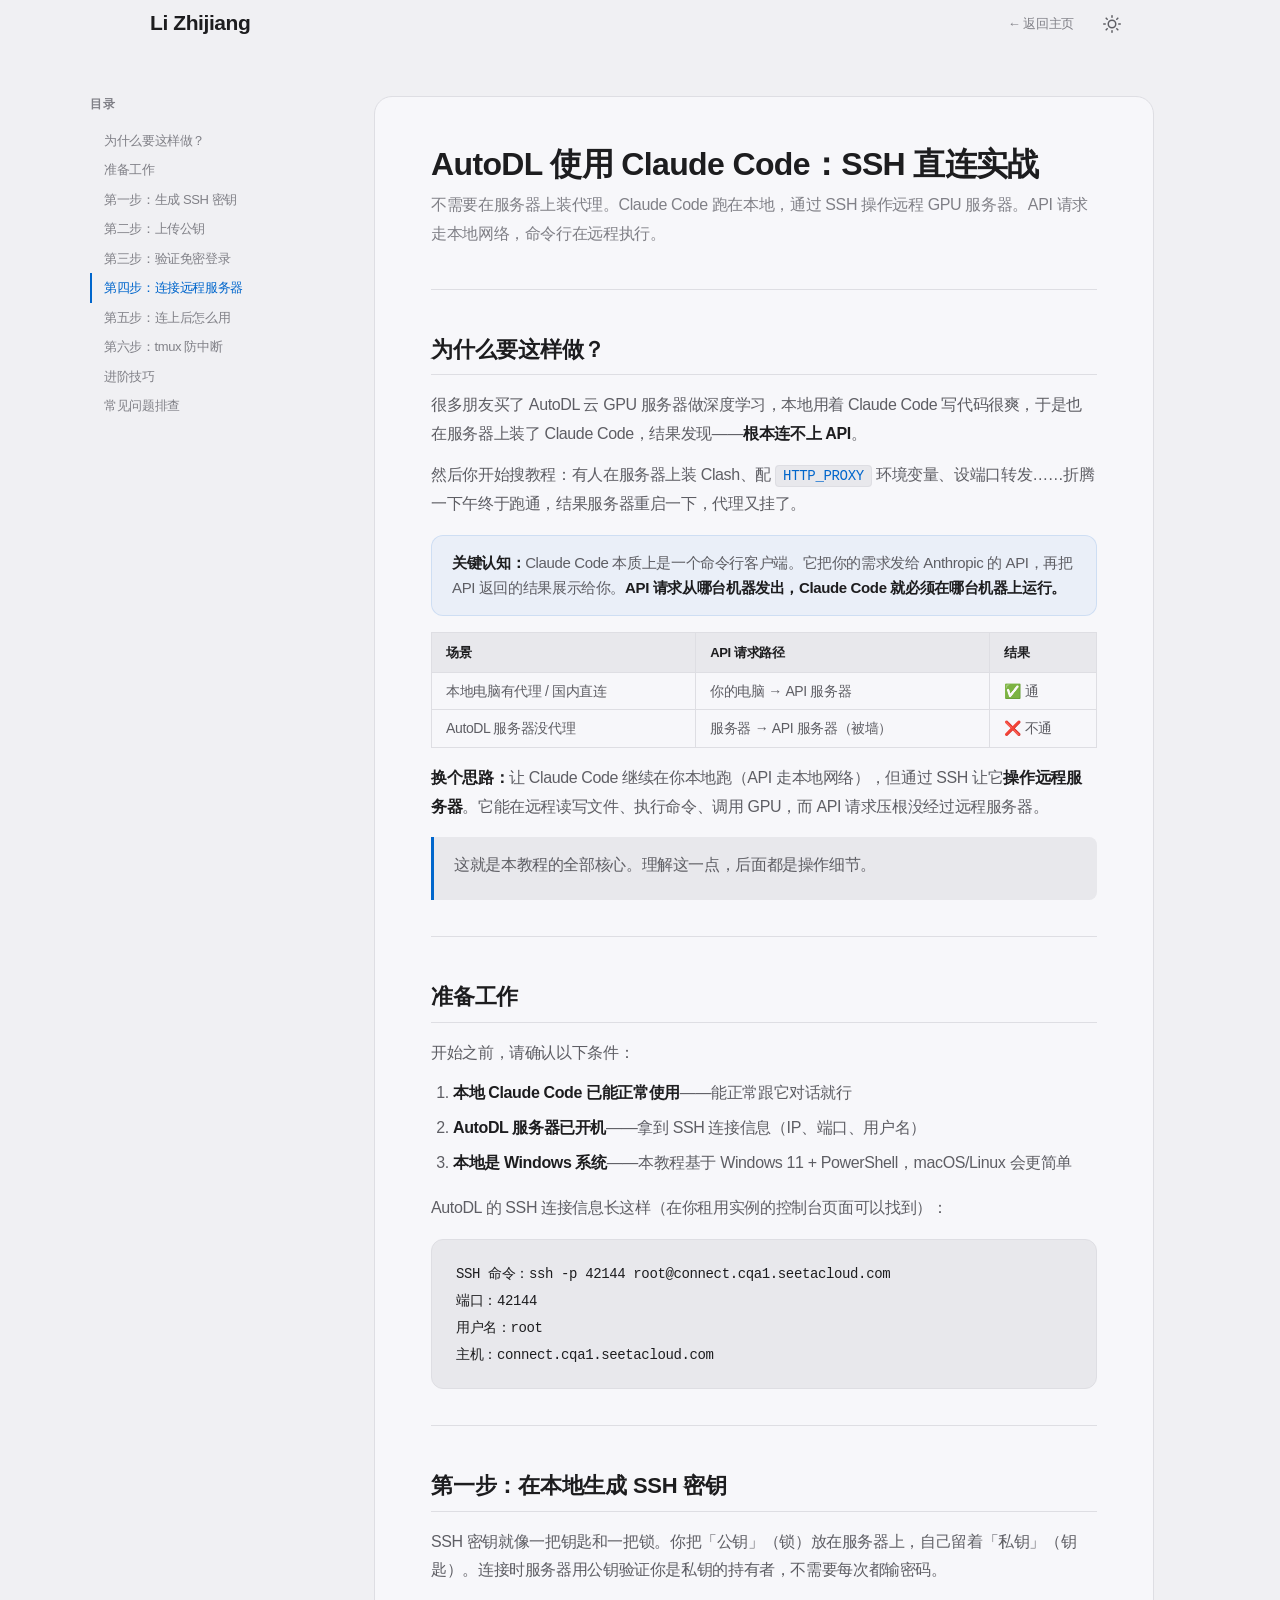
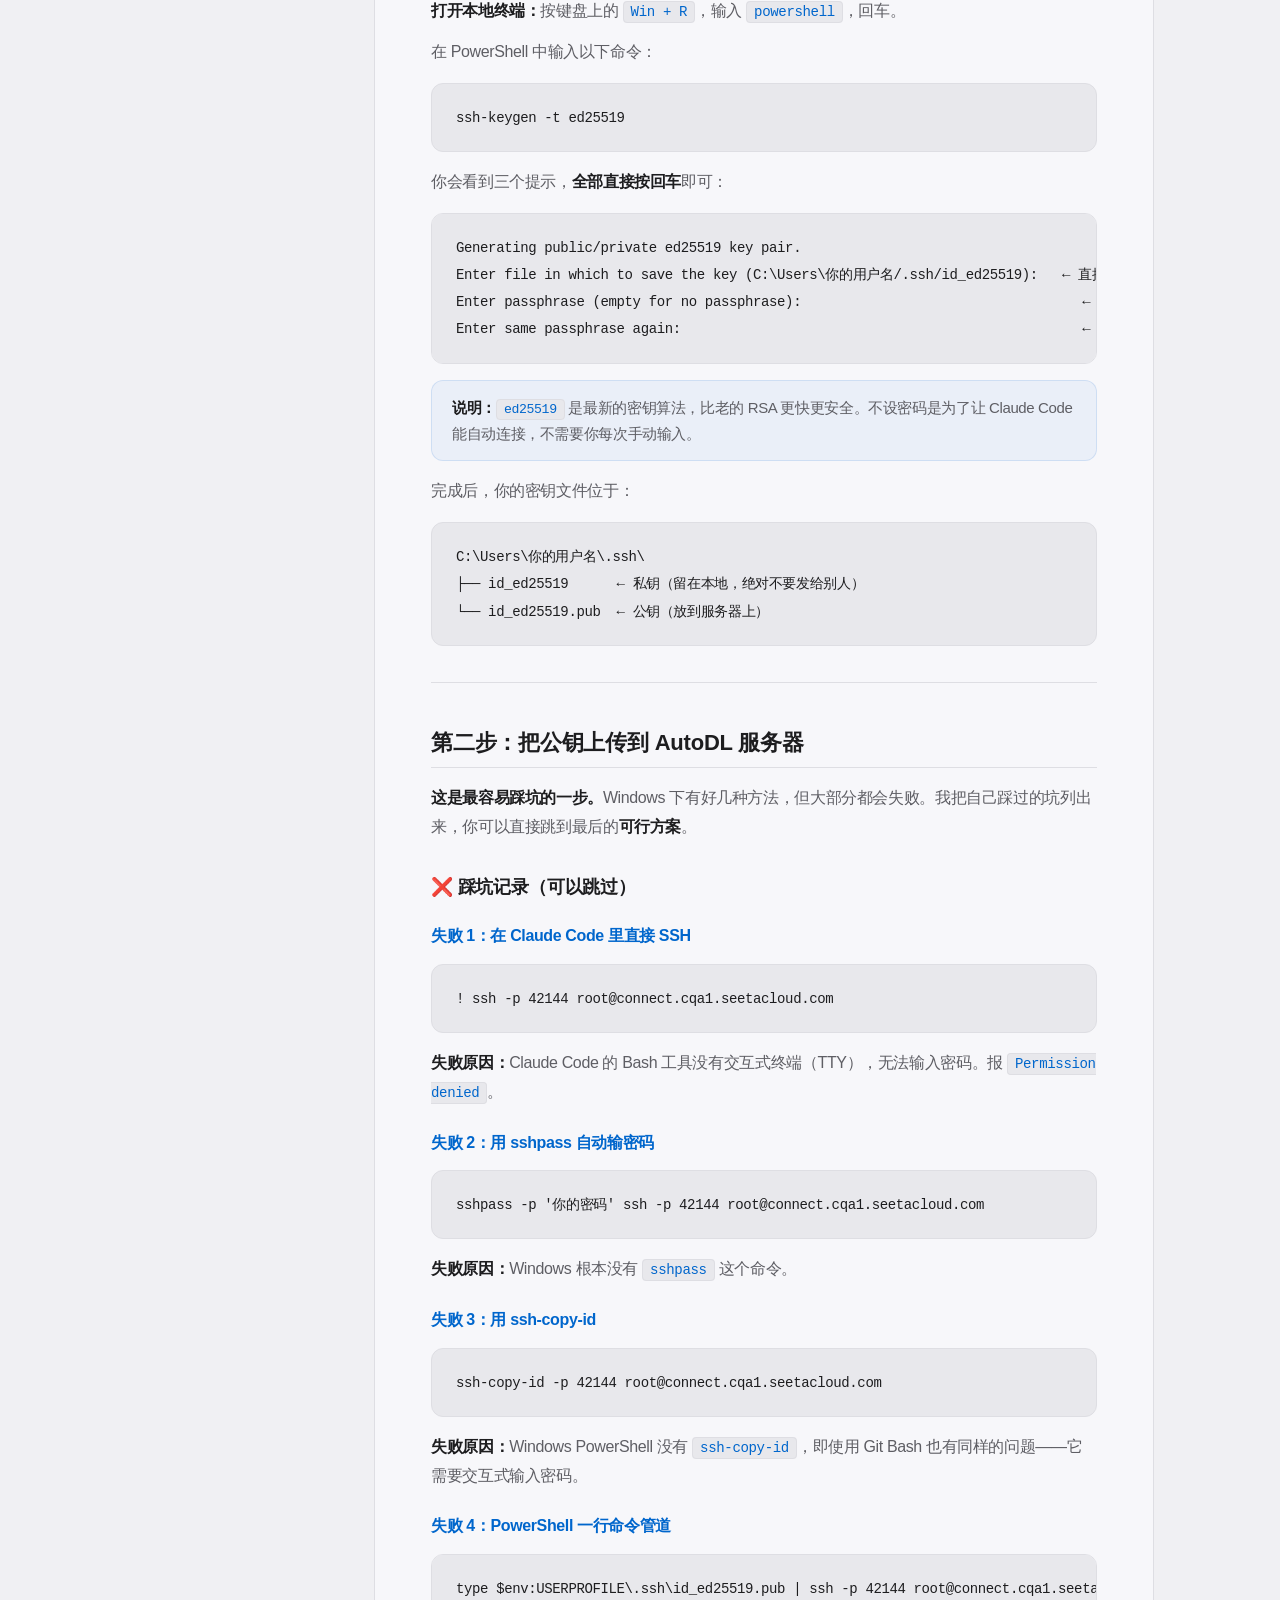
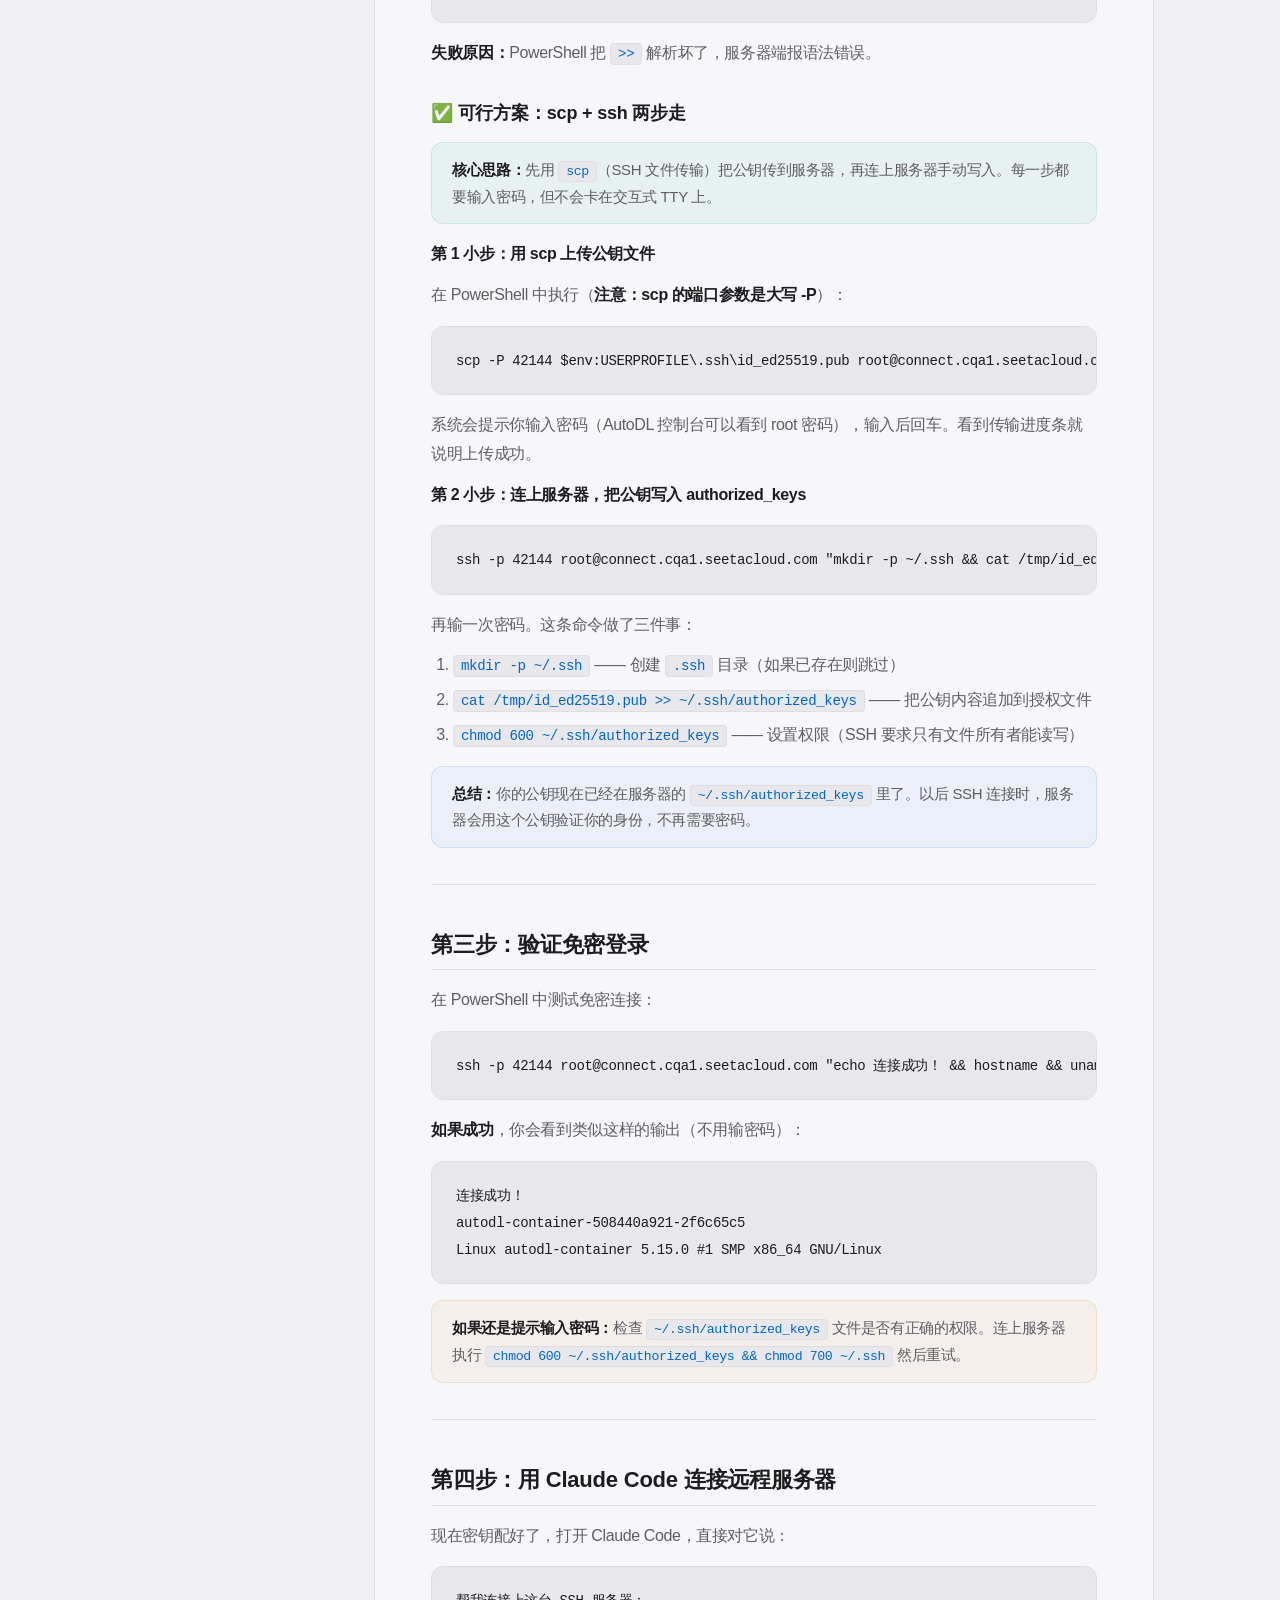
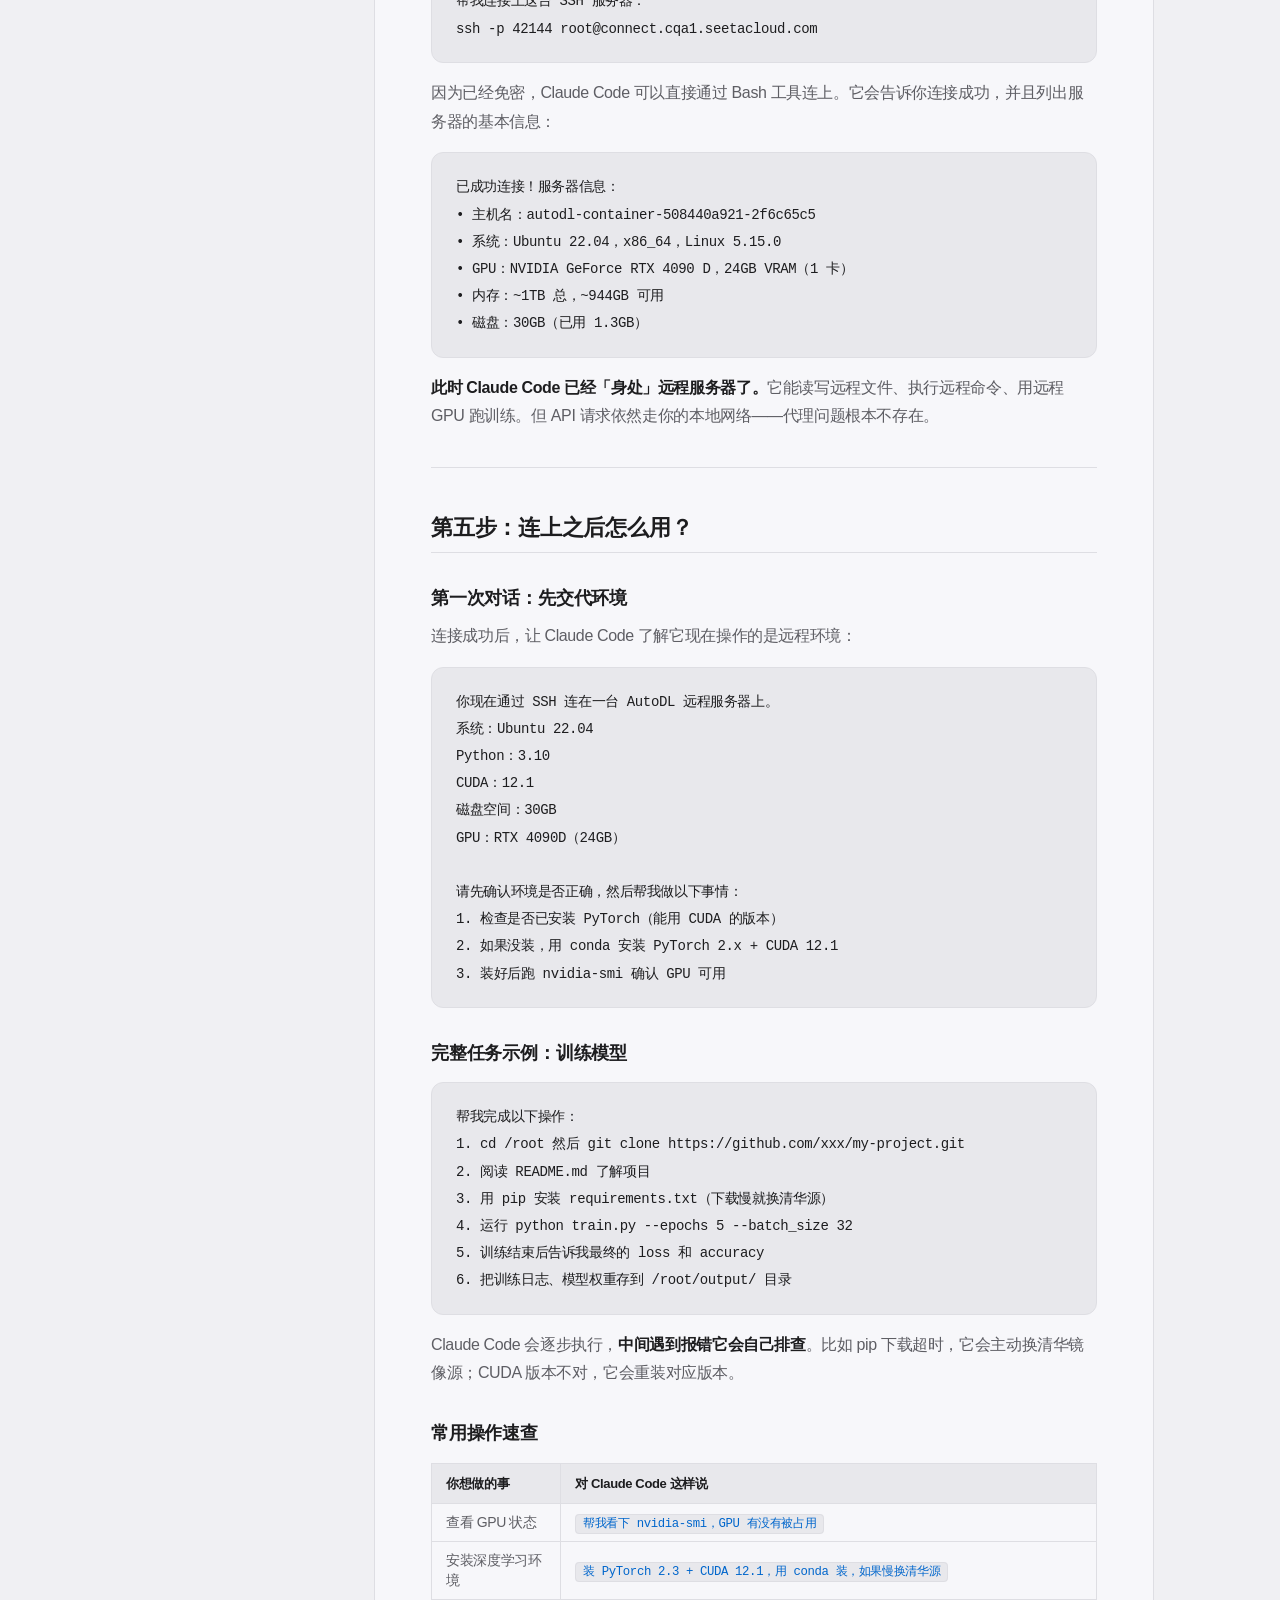
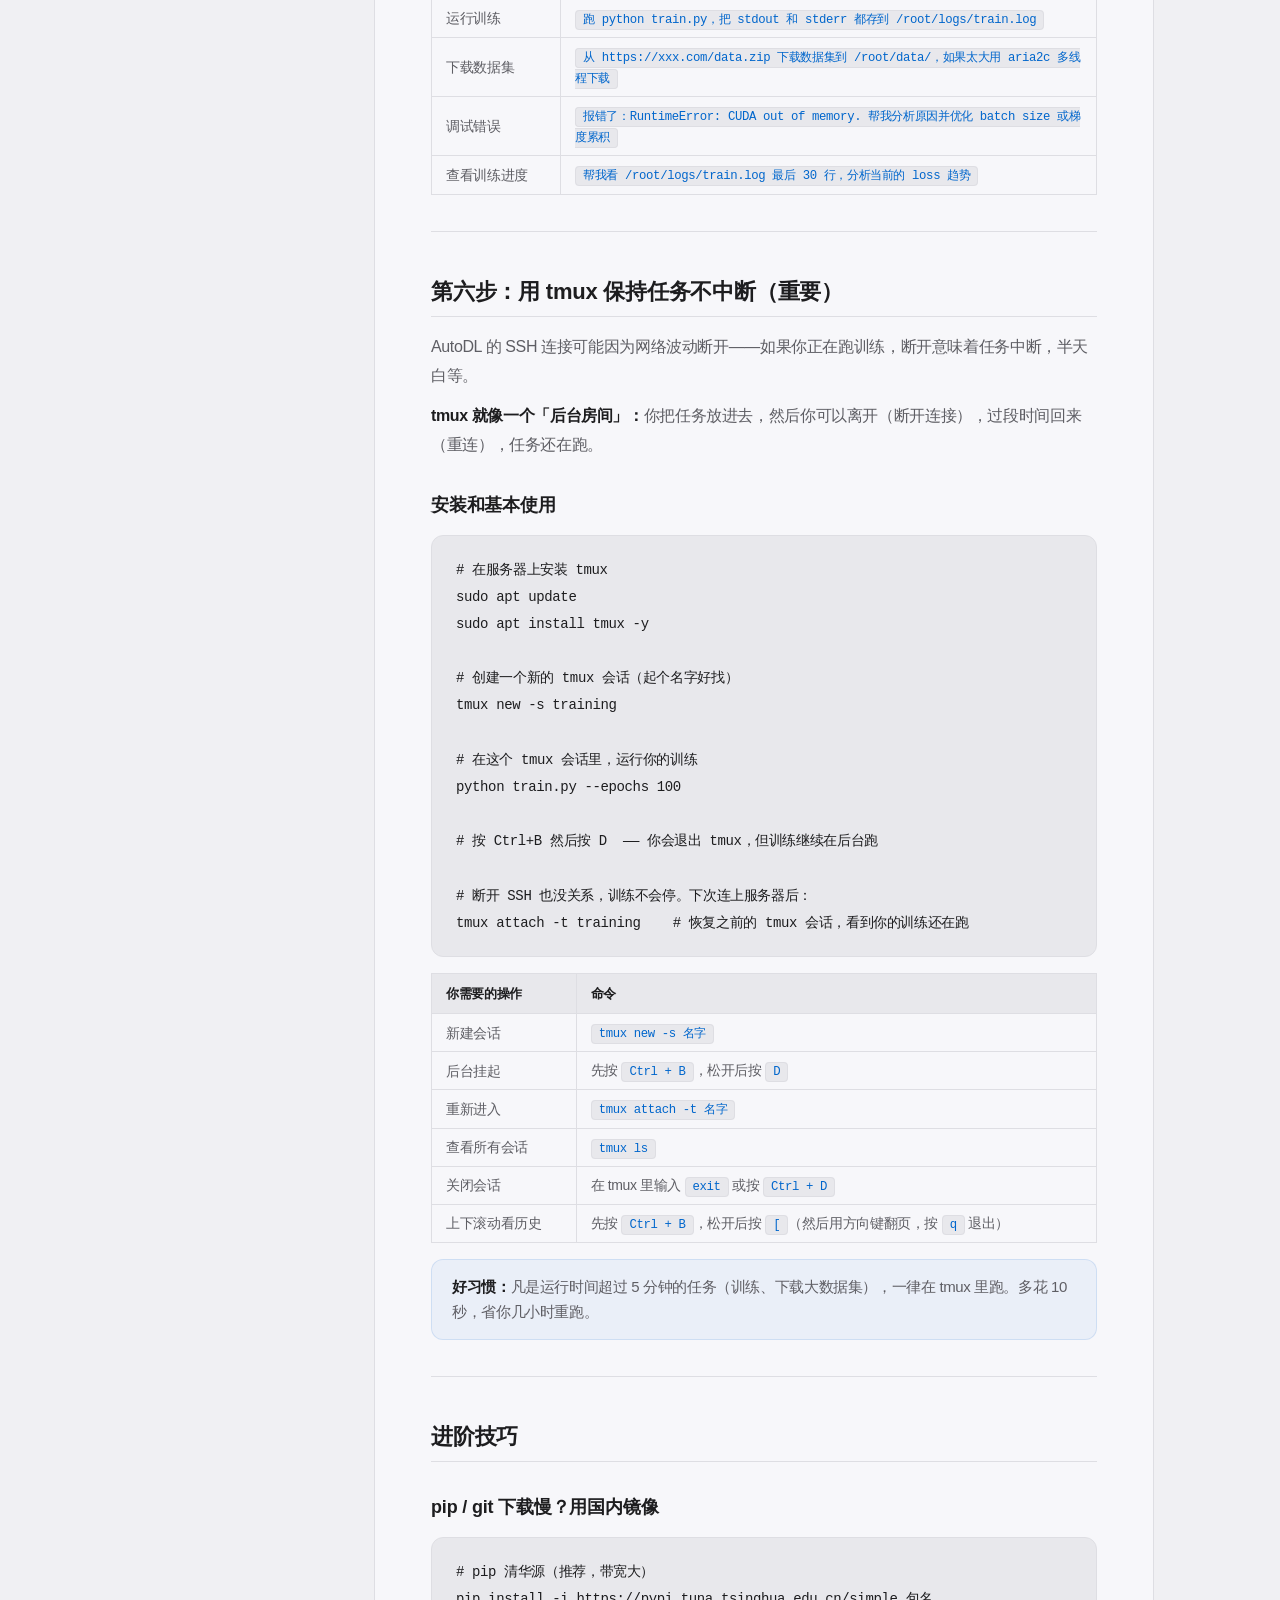
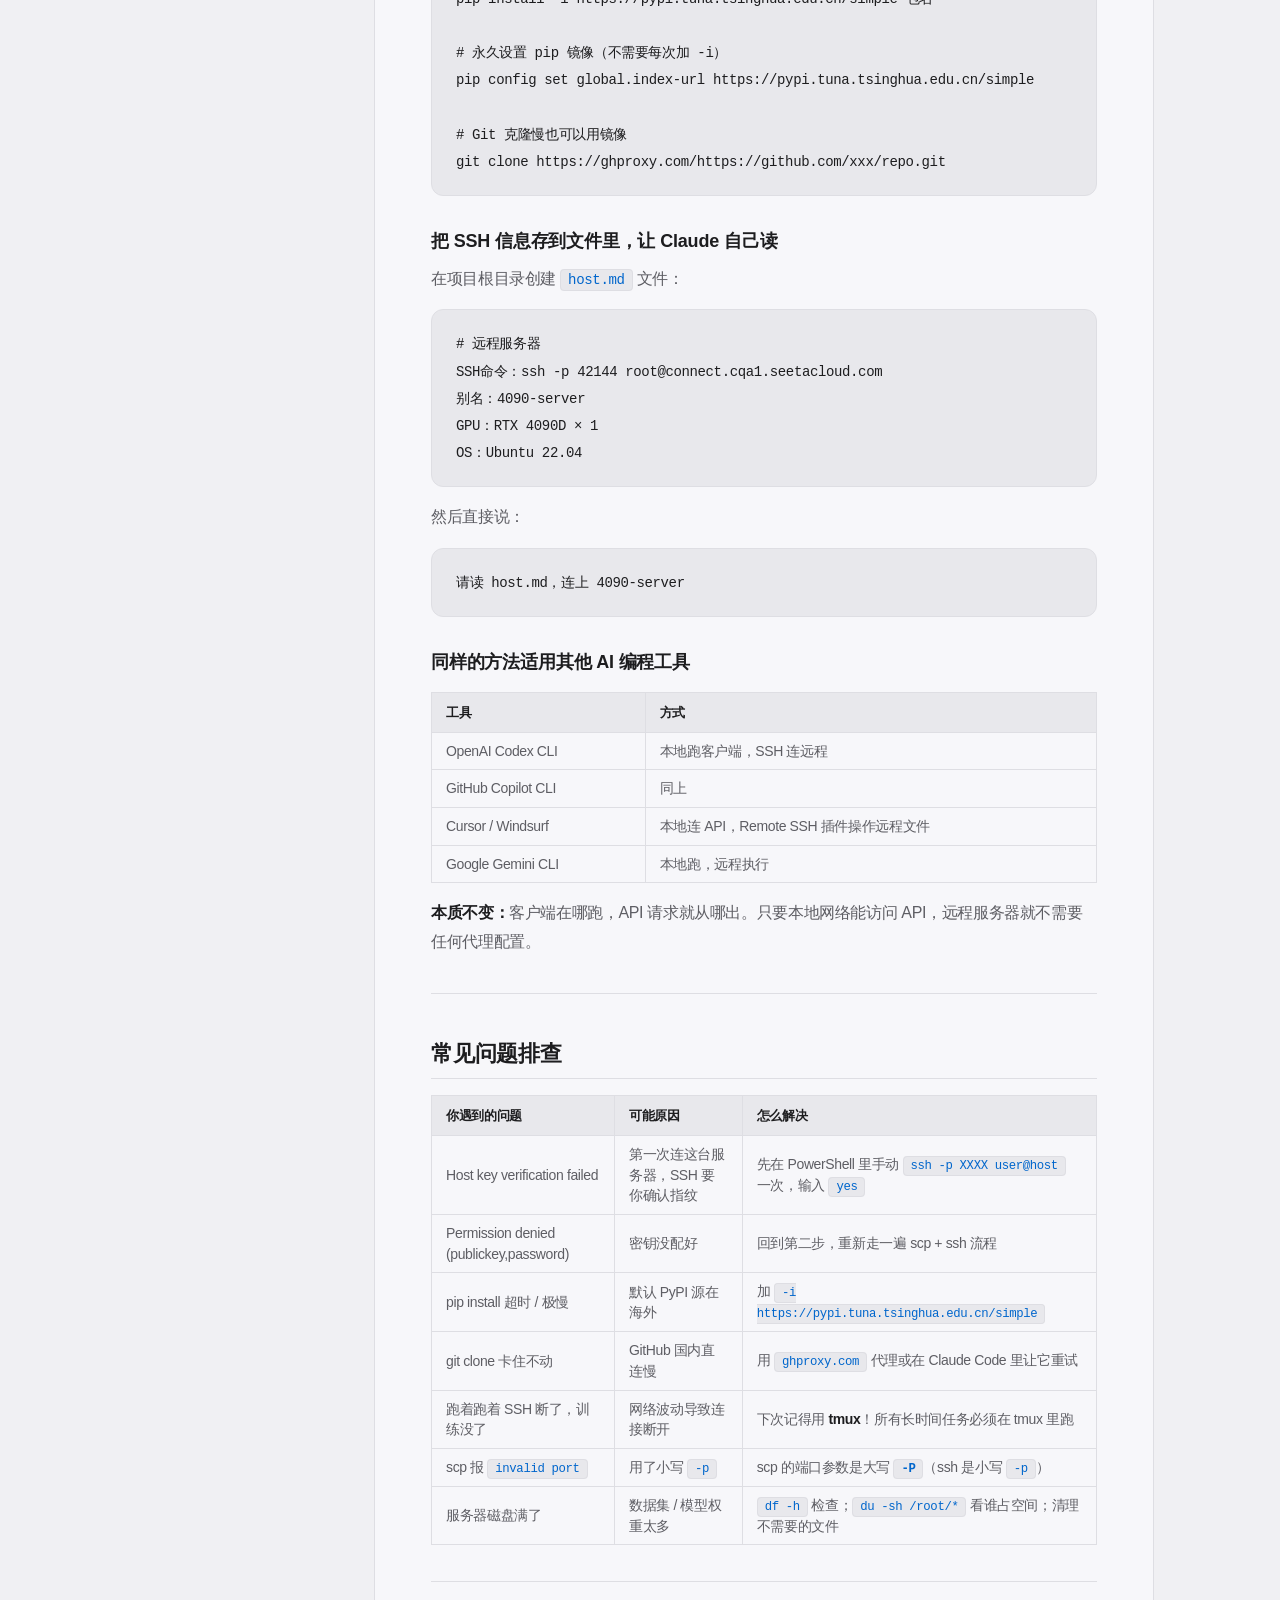
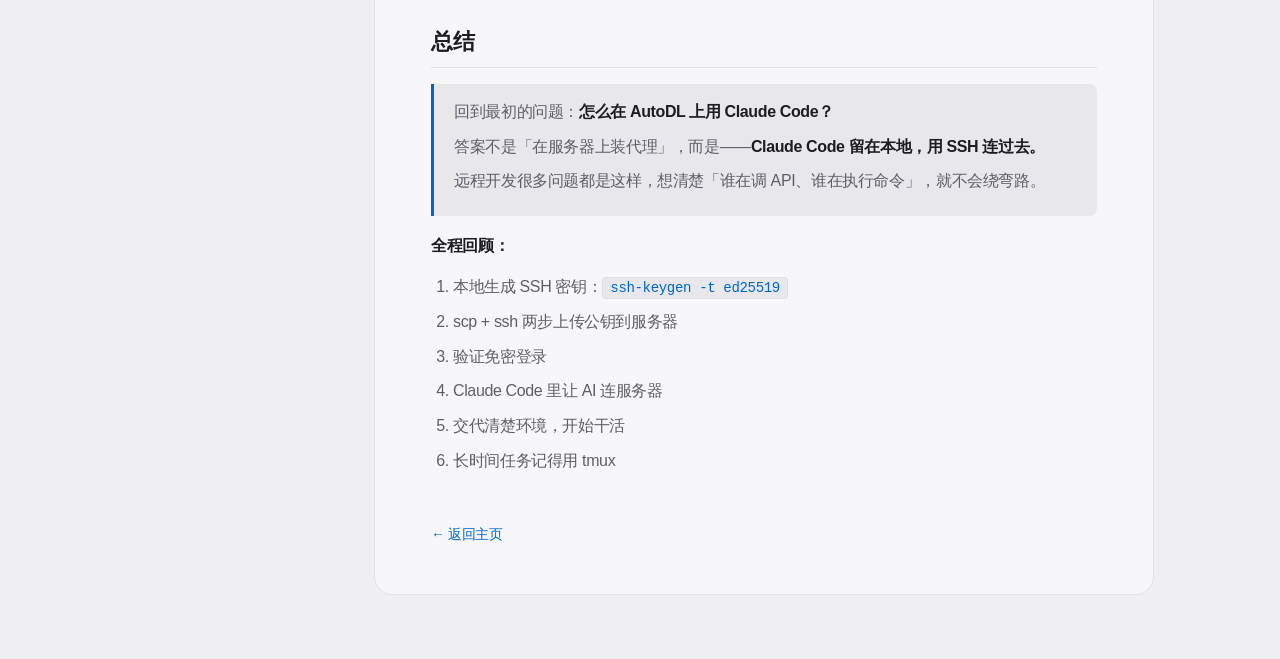
==== commit 190fb7e7: "change" ====
--- a/autodl-claude-code.html
+++ b/autodl-claude-code.html
@@ -37,7 +37,23 @@
 
     <!-- Content -->
     <main class="tutorial-page">
-        <div class="tutorial-container">
+        <div class="tutorial-layout">
+
+            <aside class="tutorial-sidebar" id="sidebar">
+                <div class="tutorial-sidebar-title">目录</div>
+                <a href="#why">为什么要这样做？</a>
+                <a href="#prereq">准备工作</a>
+                <a href="#ssh-keygen">第一步：生成 SSH 密钥</a>
+                <a href="#ssh-upload">第二步：上传公钥</a>
+                <a href="#ssh-verify">第三步：验证免密登录</a>
+                <a href="#cc-connect">第四步：连接远程服务器</a>
+                <a href="#usage">第五步：连上后怎么用</a>
+                <a href="#tmux">第六步：tmux 防中断</a>
+                <a href="#tips">进阶技巧</a>
+                <a href="#troubleshooting">常见问题排查</a>
+            </aside>
+
+            <div class="tutorial-container">
             <div class="content-card">
 
                 <h1>AutoDL 使用 Claude Code：SSH 直连实战</h1>
@@ -402,6 +418,7 @@
                 <a href="index.html" class="tutorial-back">← 返回主页</a>
 
             </div>
+        </div>
         </div>
     </main>
 
@@ -436,5 +453,33 @@
         })();
     </script>
 
+    <!-- Sidebar scroll spy -->
+    <script>
+        (function() {
+            var sidebar = document.getElementById('sidebar');
+            if (!sidebar) return;
+            var links = sidebar.querySelectorAll('a');
+            var headings = [];
+            links.forEach(function(a) {
+                var id = a.getAttribute('href').substring(1);
+                var h = document.getElementById(id);
+                if (h) headings.push({ el: h, link: a });
+            });
+            if (!headings.length) return;
+
+            var observer = new IntersectionObserver(function(entries) {
+                entries.forEach(function(e) {
+                    if (e.isIntersecting) {
+                        links.forEach(function(l) { l.classList.remove('active'); });
+                        var match = headings.find(function(h) { return h.el === e.target; });
+                        if (match) match.link.classList.add('active');
+                    }
+                });
+            }, { rootMargin: '-80px 0px -70% 0px', threshold: 0 });
+
+            headings.forEach(function(h) { observer.observe(h.el); });
+        })();
+    </script>
+
 </body>
 </html>
--- a/static/css/main.css
+++ b/static/css/main.css
@@ -1041,6 +1041,76 @@
   font-size: 13px;
   margin-right: 6px;
   letter-spacing: 0;
+}
+
+/* ---- Layout with sidebar ---- */
+.tutorial-layout {
+  display: flex;
+  gap: 48px;
+  max-width: 1100px;
+  margin: 0 auto;
+  align-items: flex-start;
+}
+
+.tutorial-sidebar {
+  position: sticky;
+  top: calc(var(--nav-height) + 32px);
+  width: 200px;
+  flex-shrink: 0;
+  max-height: calc(100vh - var(--nav-height) - 64px);
+  overflow-y: auto;
+}
+
+.tutorial-sidebar-title {
+  font-size: 12px;
+  font-weight: 600;
+  color: var(--text-tertiary);
+  text-transform: uppercase;
+  letter-spacing: 0.08em;
+  margin-bottom: 12px;
+}
+
+.tutorial-sidebar a {
+  display: block;
+  padding: 5px 0;
+  font-size: 13px;
+  line-height: 1.5;
+  color: var(--text-tertiary);
+  text-decoration: none;
+  border-left: 2px solid transparent;
+  padding-left: 12px;
+  transition: color var(--ease-out), border-color var(--ease-out);
+}
+
+.tutorial-sidebar a:hover {
+  color: var(--text-secondary);
+}
+
+.tutorial-sidebar a.active {
+  color: var(--accent);
+  border-left-color: var(--accent);
+  font-weight: 500;
+}
+
+.tutorial-layout .tutorial-container {
+  flex: 1;
+  min-width: 0;
+}
+
+/* Hide sidebar on smaller screens, show inline TOC instead */
+@media (max-width: 1024px) {
+  .tutorial-sidebar {
+    display: none;
+  }
+  .tutorial-toc {
+    display: block;
+  }
+}
+
+@media (min-width: 1025px) {
+  .tutorial-toc {
+    display: none;
+  }
 }
 
 /* Back link */
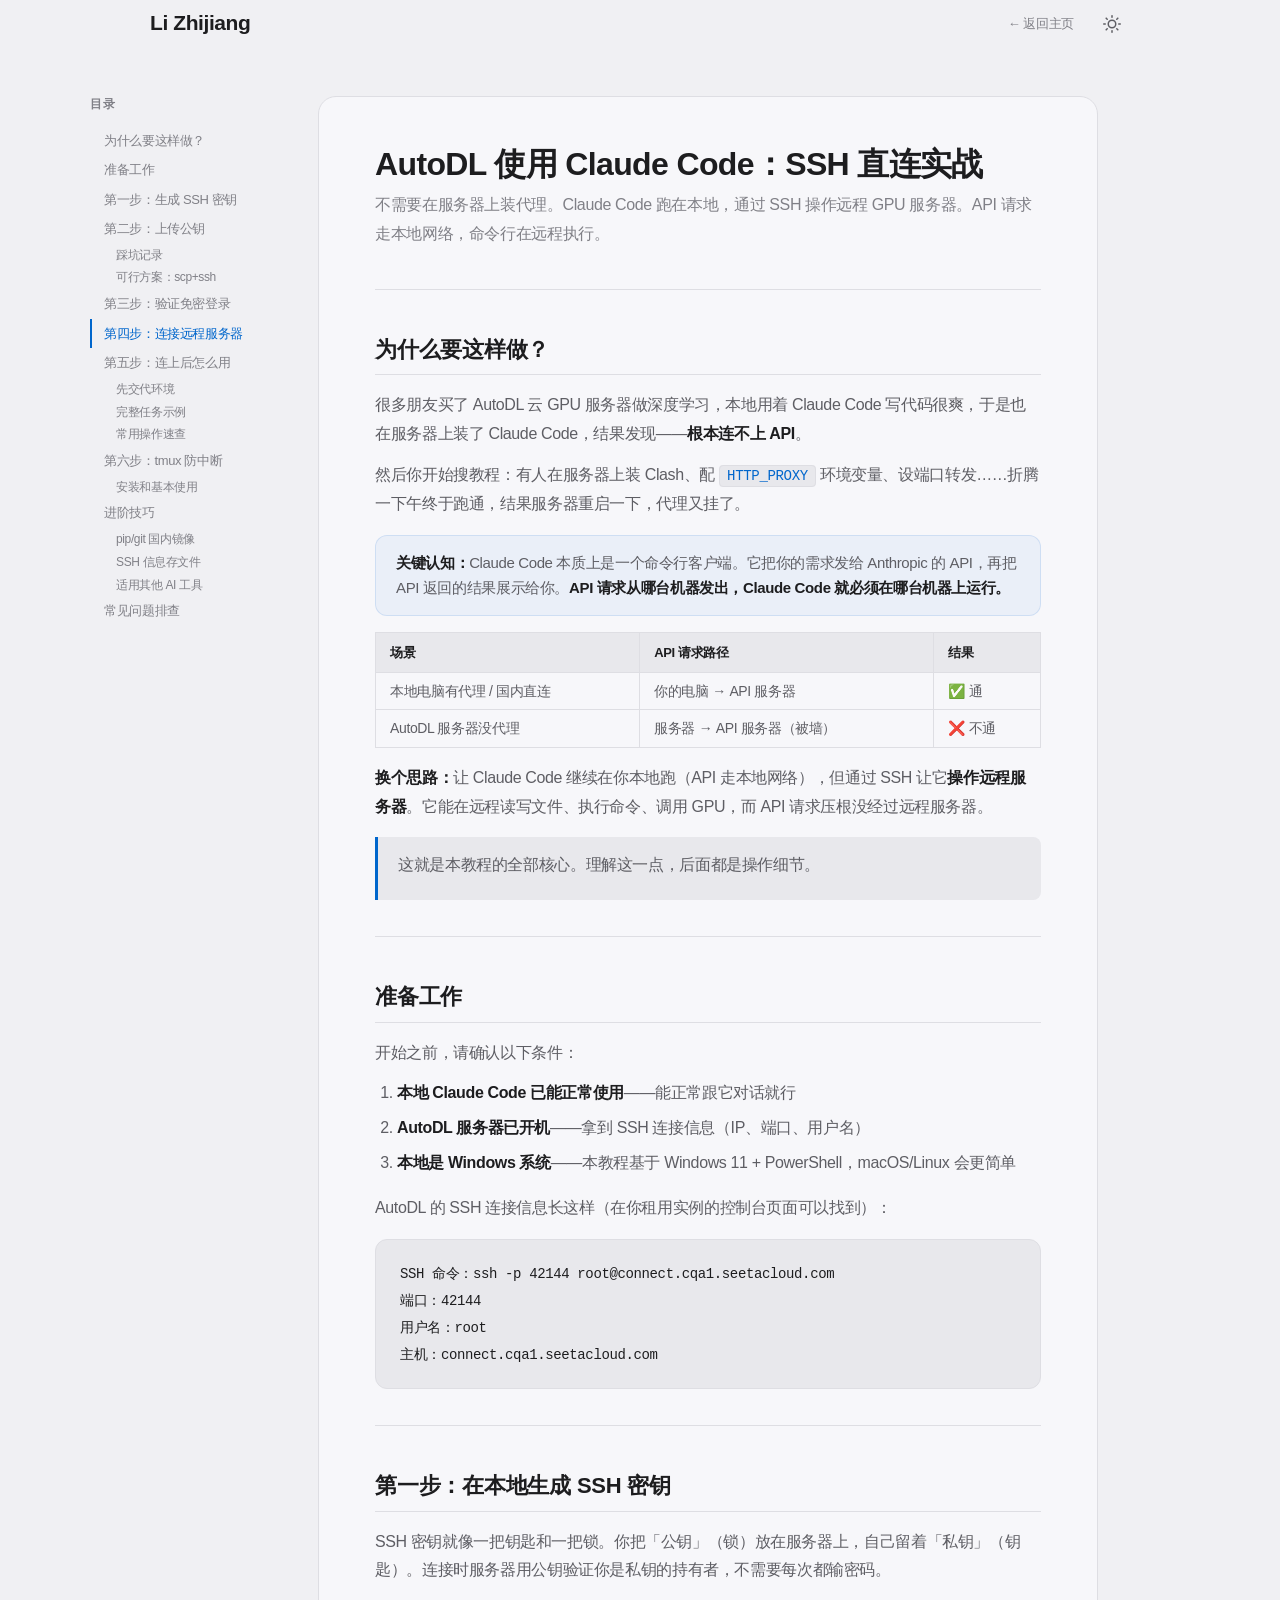
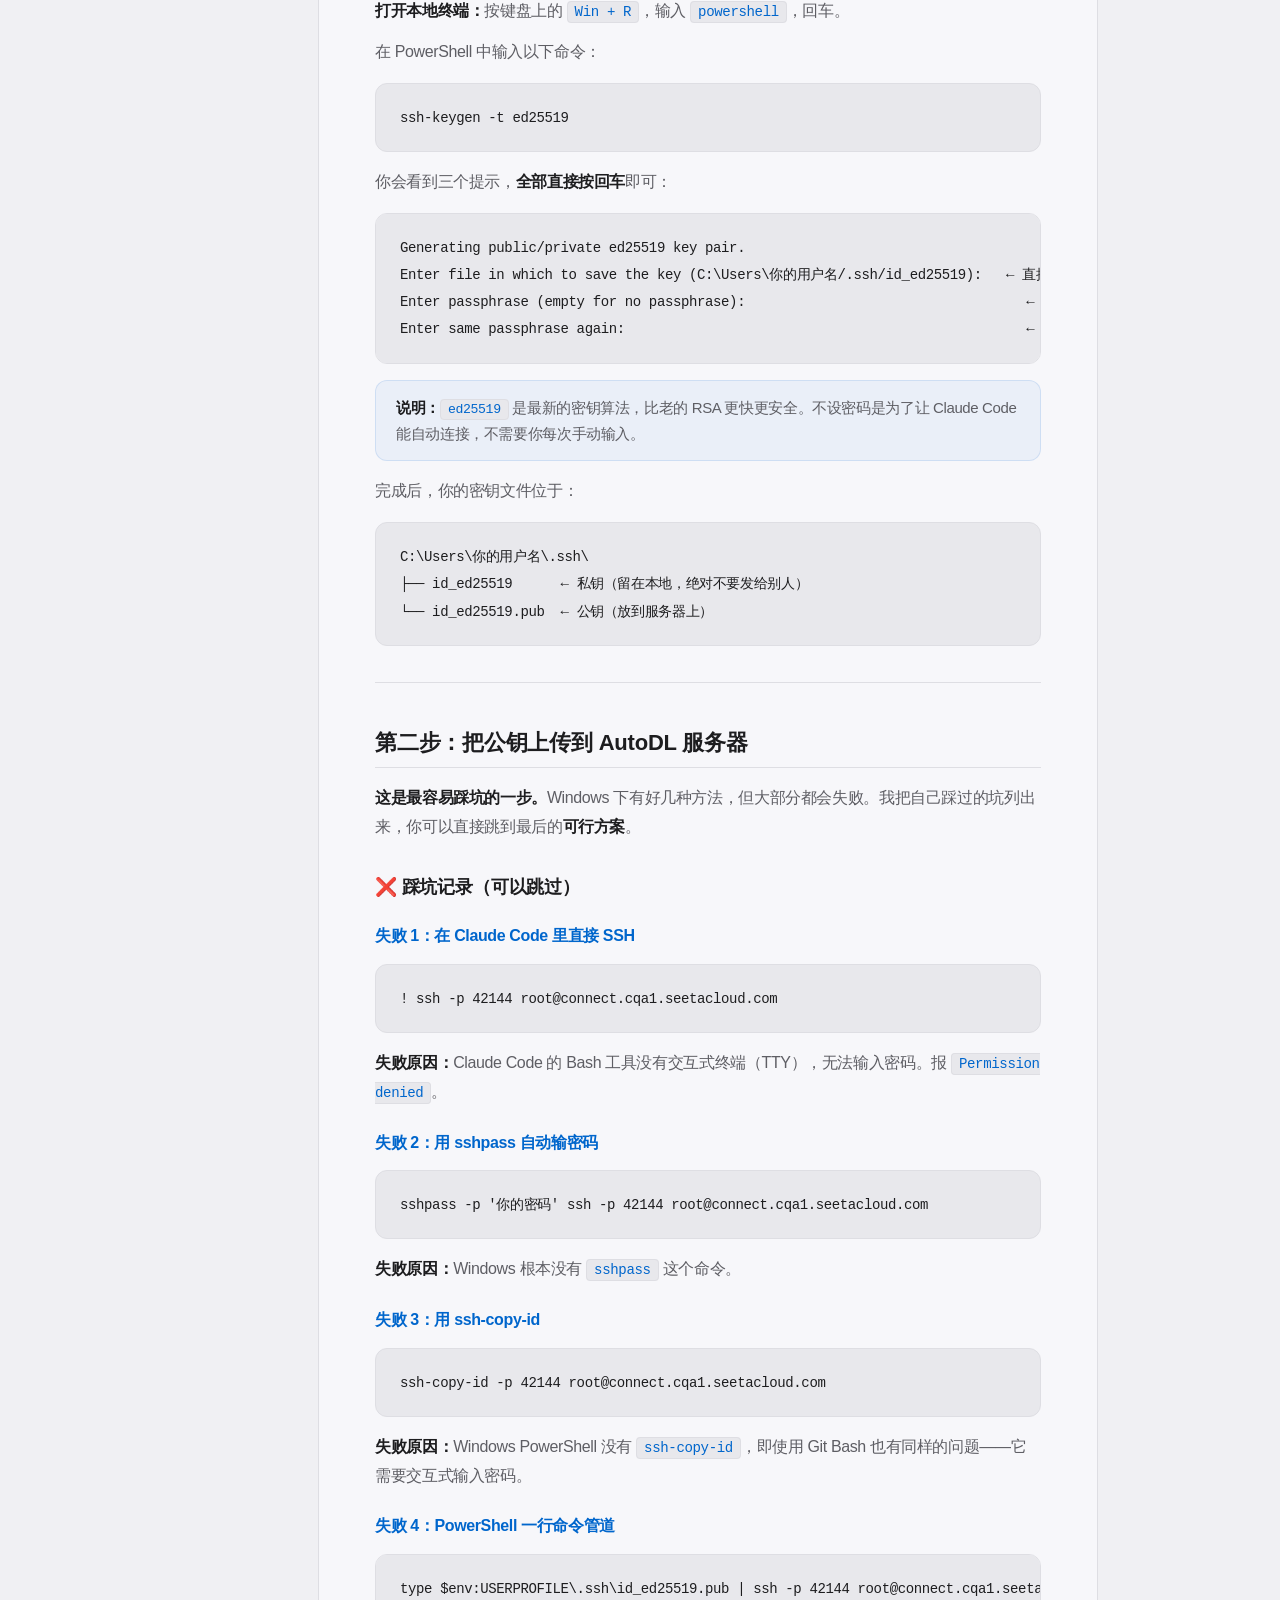
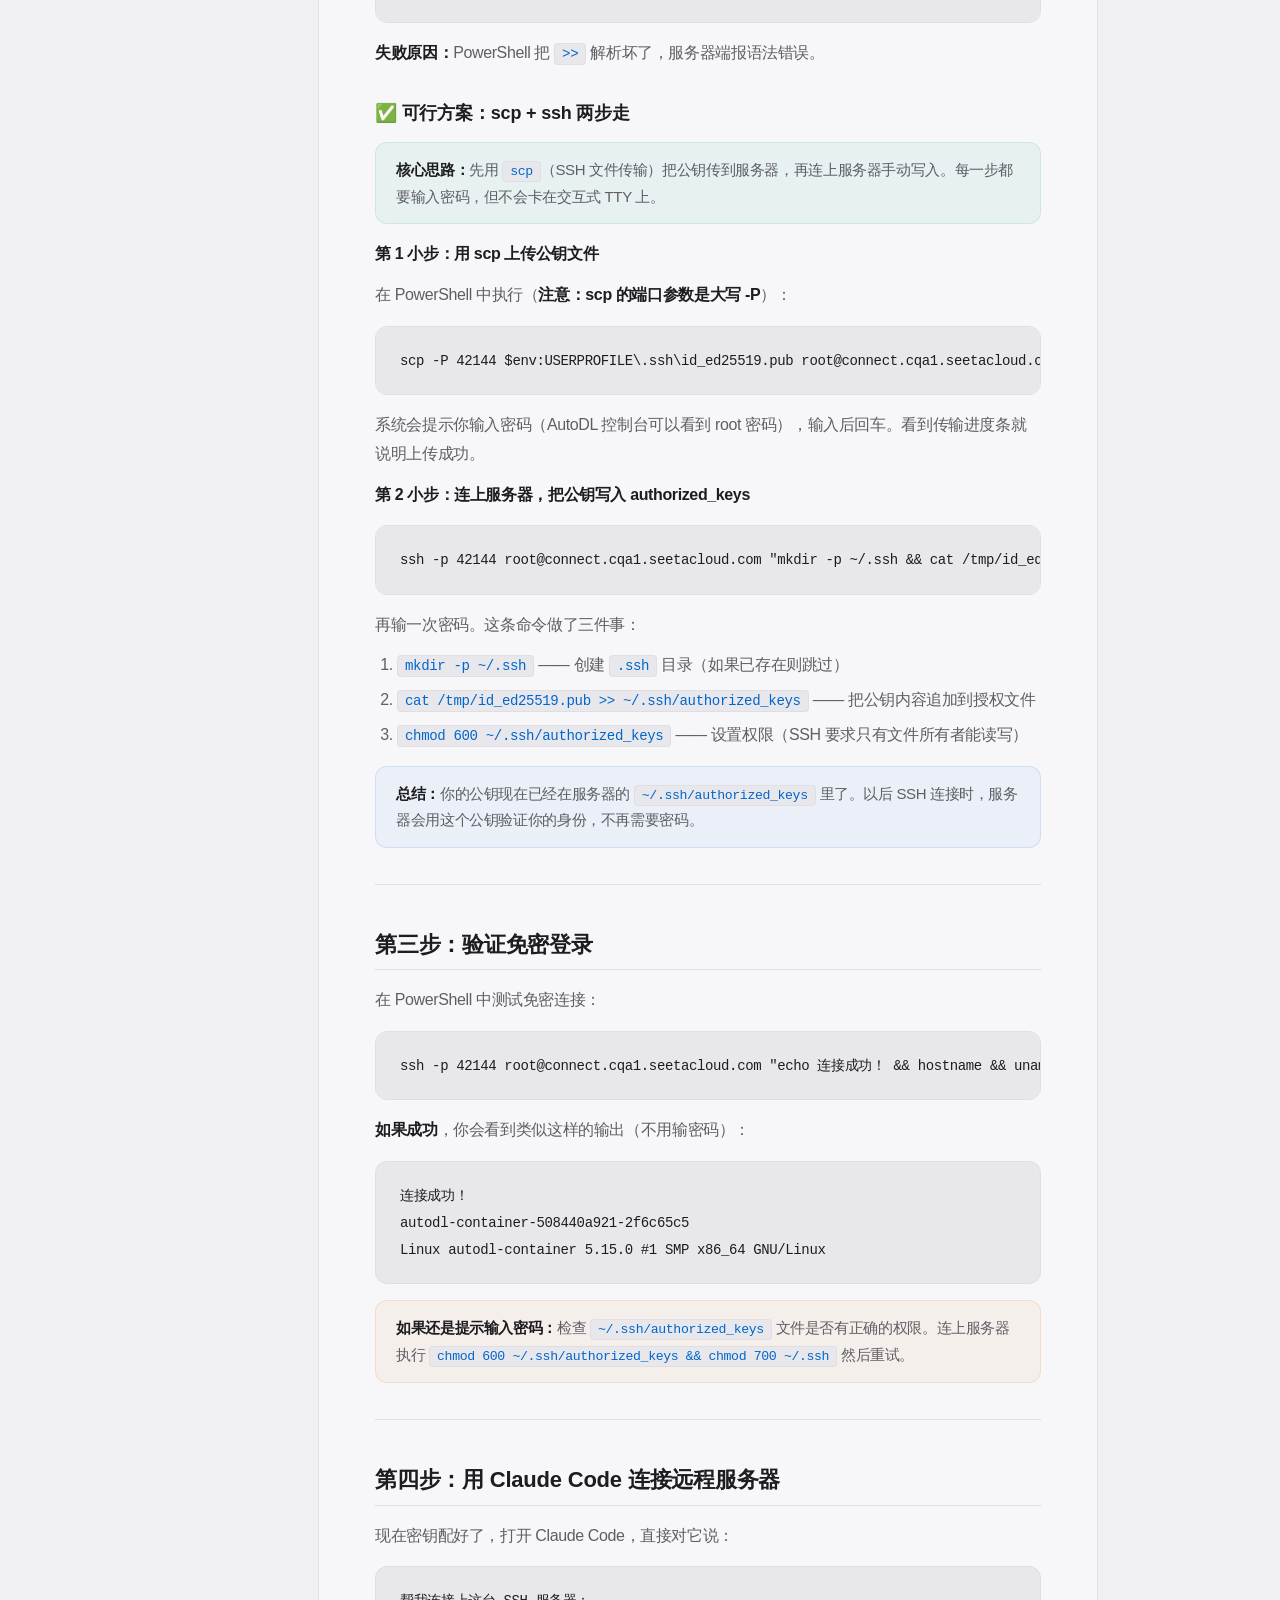
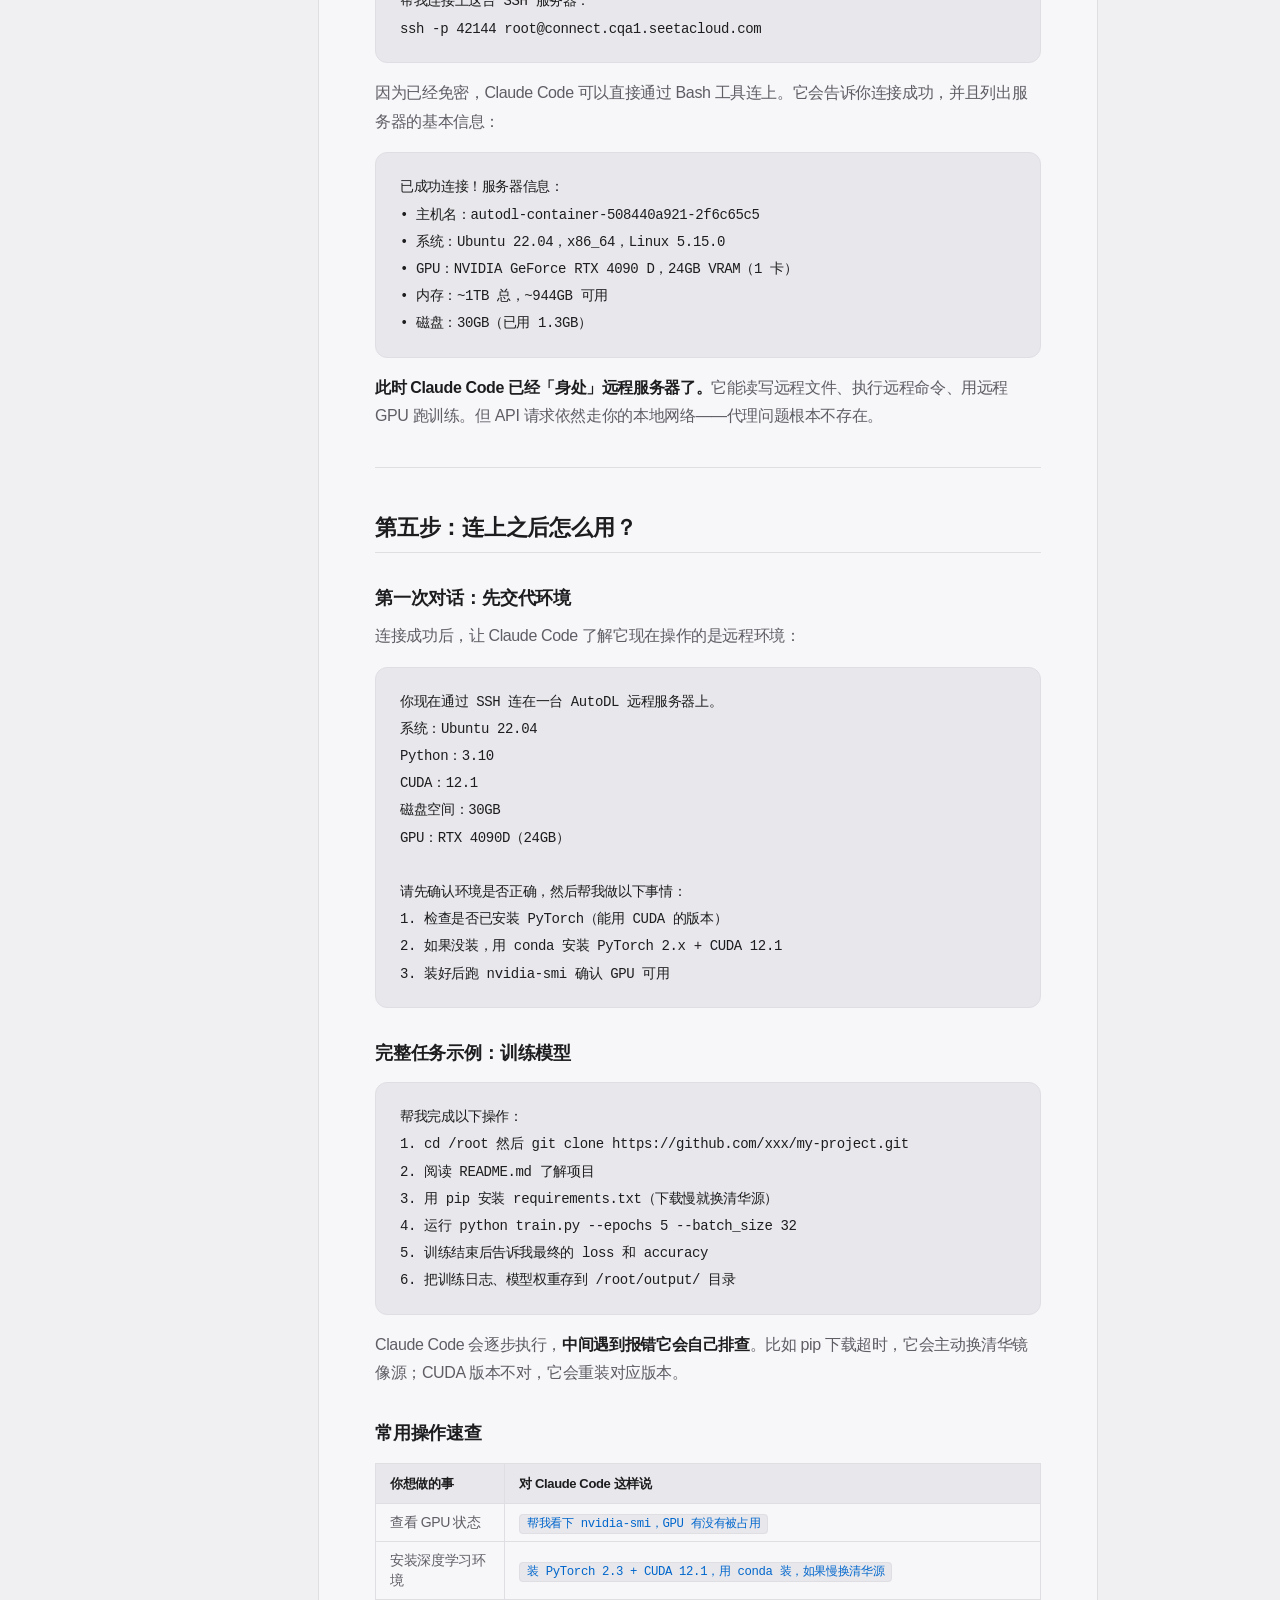
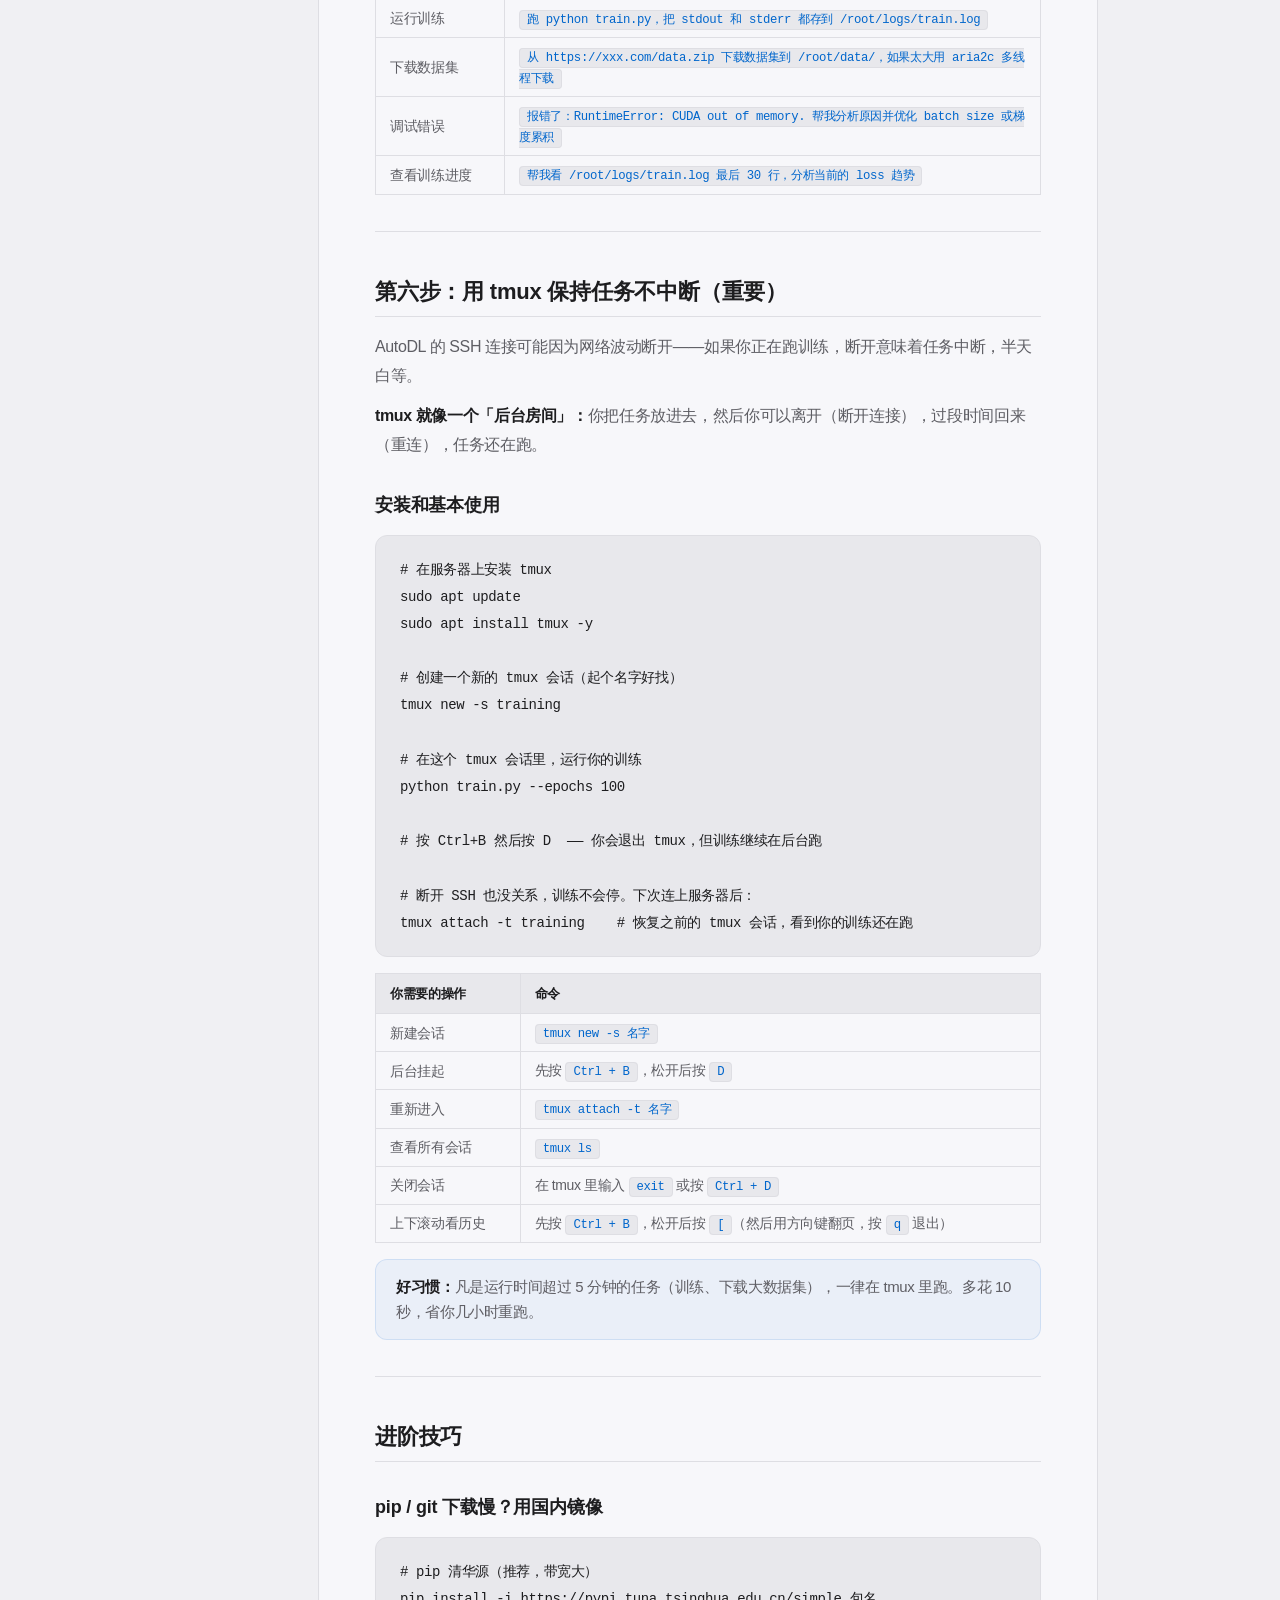
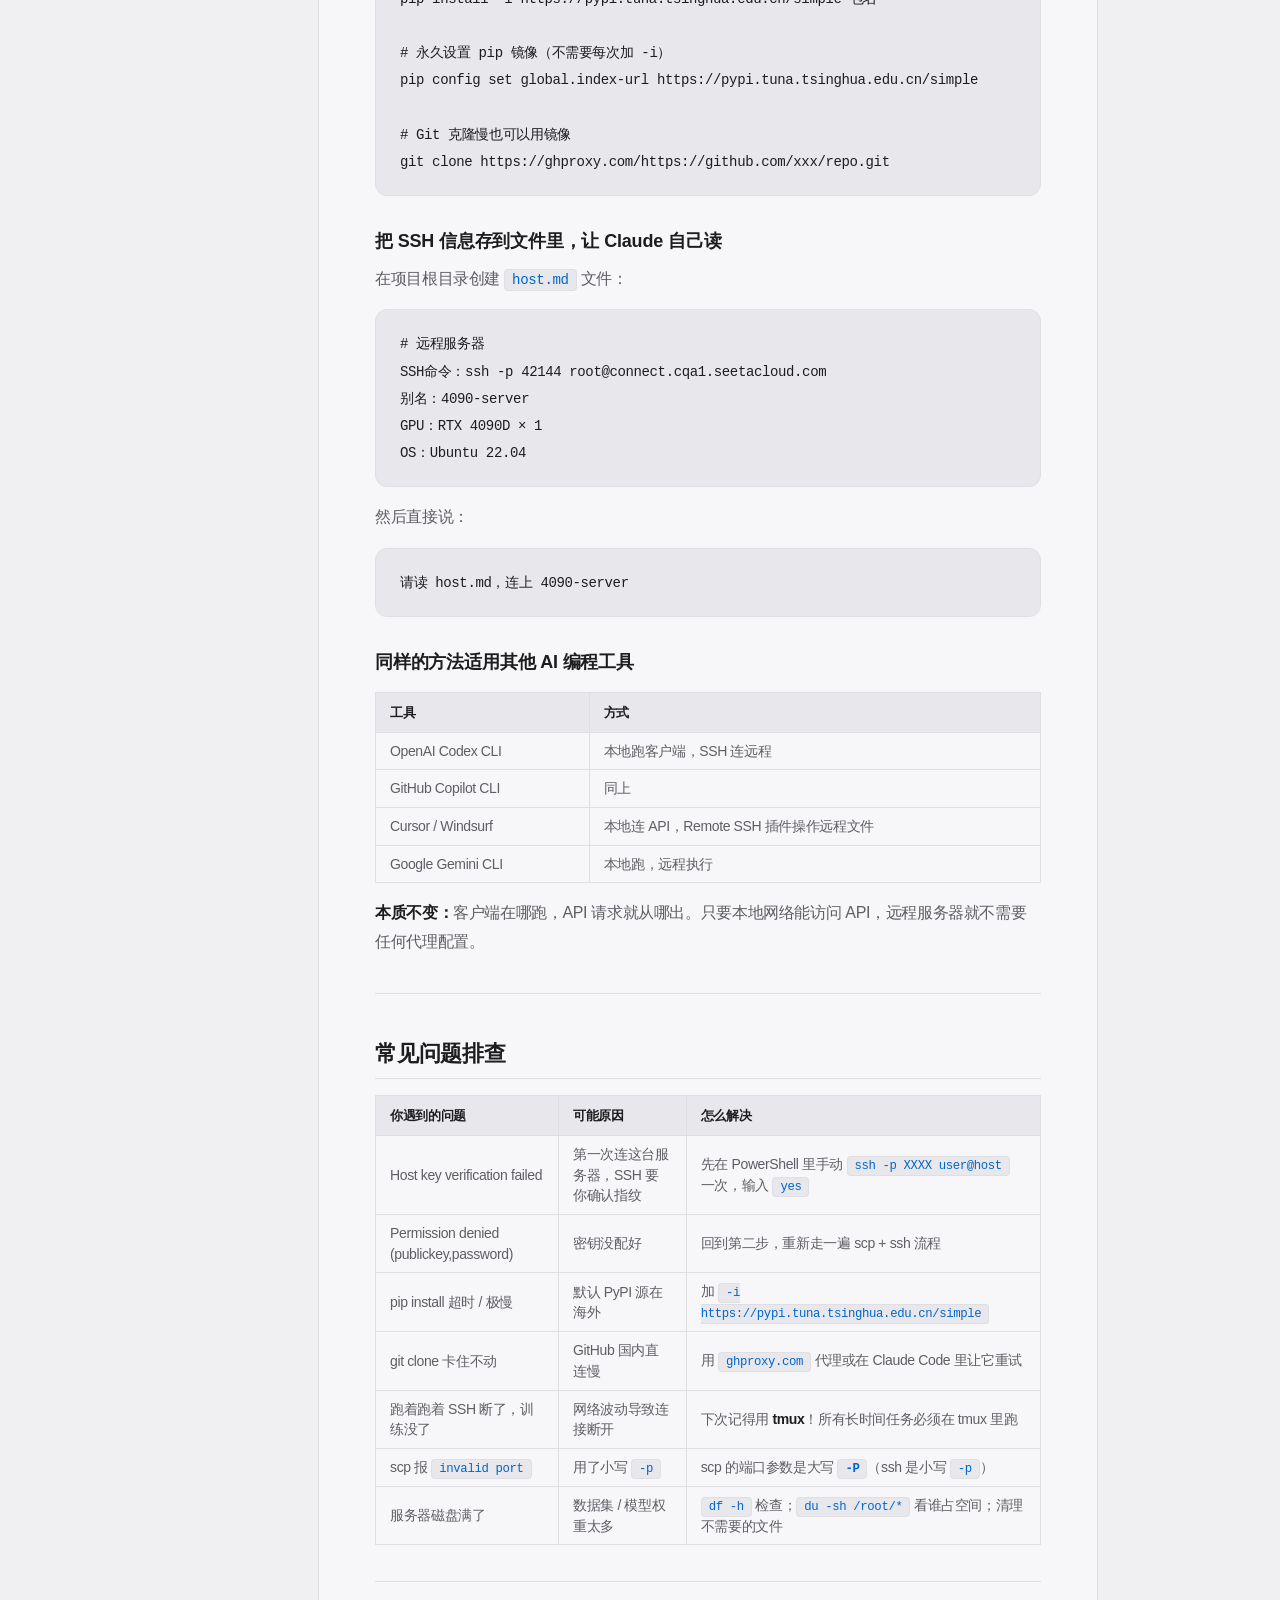
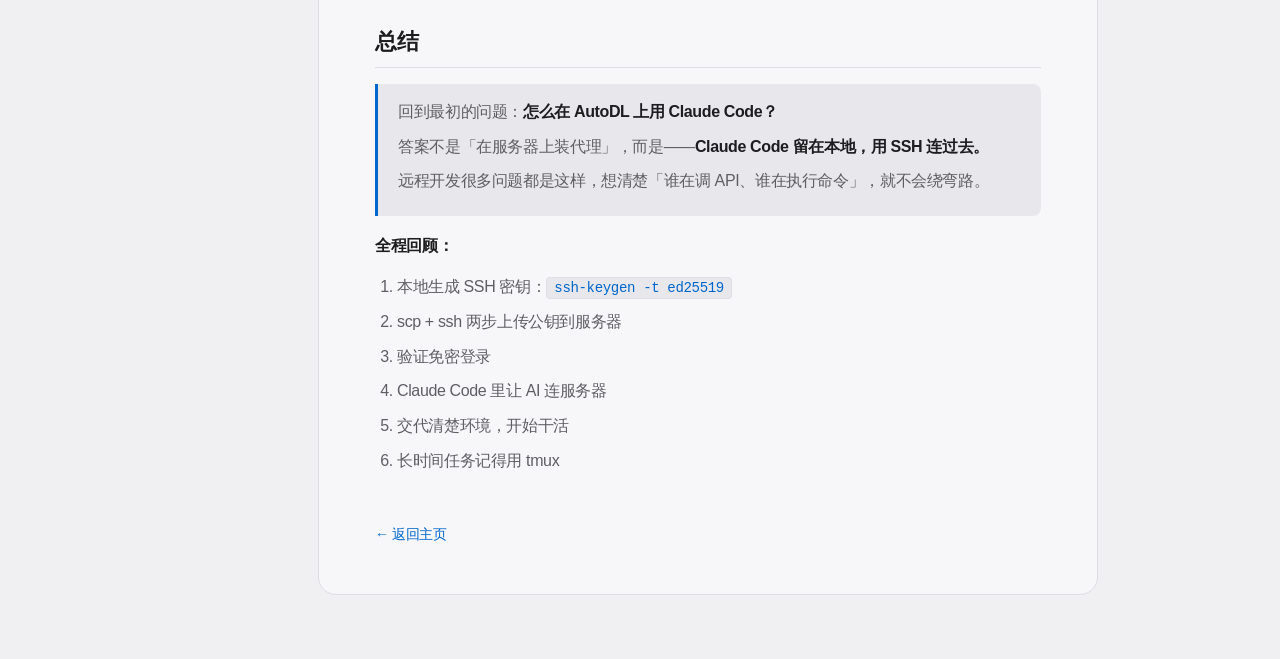
==== commit 3262150d: "change" ====
--- a/autodl-claude-code.html
+++ b/autodl-claude-code.html
@@ -45,11 +45,20 @@
                 <a href="#prereq">准备工作</a>
                 <a href="#ssh-keygen">第一步：生成 SSH 密钥</a>
                 <a href="#ssh-upload">第二步：上传公钥</a>
+                <a href="#ssh-upload" class="sub">踩坑记录</a>
+                <a href="#ssh-upload" class="sub">可行方案：scp+ssh</a>
                 <a href="#ssh-verify">第三步：验证免密登录</a>
                 <a href="#cc-connect">第四步：连接远程服务器</a>
                 <a href="#usage">第五步：连上后怎么用</a>
+                <a href="#usage" class="sub">先交代环境</a>
+                <a href="#usage" class="sub">完整任务示例</a>
+                <a href="#usage" class="sub">常用操作速查</a>
                 <a href="#tmux">第六步：tmux 防中断</a>
+                <a href="#tmux" class="sub">安装和基本使用</a>
                 <a href="#tips">进阶技巧</a>
+                <a href="#tips" class="sub">pip/git 国内镜像</a>
+                <a href="#tips" class="sub">SSH 信息存文件</a>
+                <a href="#tips" class="sub">适用其他 AI 工具</a>
                 <a href="#troubleshooting">常见问题排查</a>
             </aside>
 
--- a/static/css/main.css
+++ b/static/css/main.css
@@ -1053,12 +1053,17 @@
 }
 
 .tutorial-sidebar {
-  position: sticky;
-  top: calc(var(--nav-height) + 32px);
-  width: 200px;
-  flex-shrink: 0;
-  max-height: calc(100vh - var(--nav-height) - 64px);
+  position: fixed;
+  top: calc(var(--nav-height) + 48px);
+  left: max(24px, calc((100vw - 1100px) / 2));
+  width: 180px;
+  max-height: calc(100vh - var(--nav-height) - 80px);
   overflow-y: auto;
+  scrollbar-width: none;
+}
+
+.tutorial-sidebar::-webkit-scrollbar {
+  display: none;
 }
 
 .tutorial-sidebar-title {
@@ -1092,7 +1097,23 @@
   font-weight: 500;
 }
 
+.tutorial-sidebar a.sub {
+  font-size: 12px;
+  padding-left: 24px;
+  color: var(--text-tertiary);
+  line-height: 1.4;
+  padding-top: 3px;
+  padding-bottom: 3px;
+}
+
+.tutorial-sidebar a.sub:hover,
+.tutorial-sidebar a.sub.active {
+  color: var(--accent);
+  border-left-color: var(--accent);
+}
+
 .tutorial-layout .tutorial-container {
+  margin-left: 228px;
   flex: 1;
   min-width: 0;
 }
@@ -1101,6 +1122,9 @@
 @media (max-width: 1024px) {
   .tutorial-sidebar {
     display: none;
+  }
+  .tutorial-layout .tutorial-container {
+    margin-left: 0;
   }
   .tutorial-toc {
     display: block;
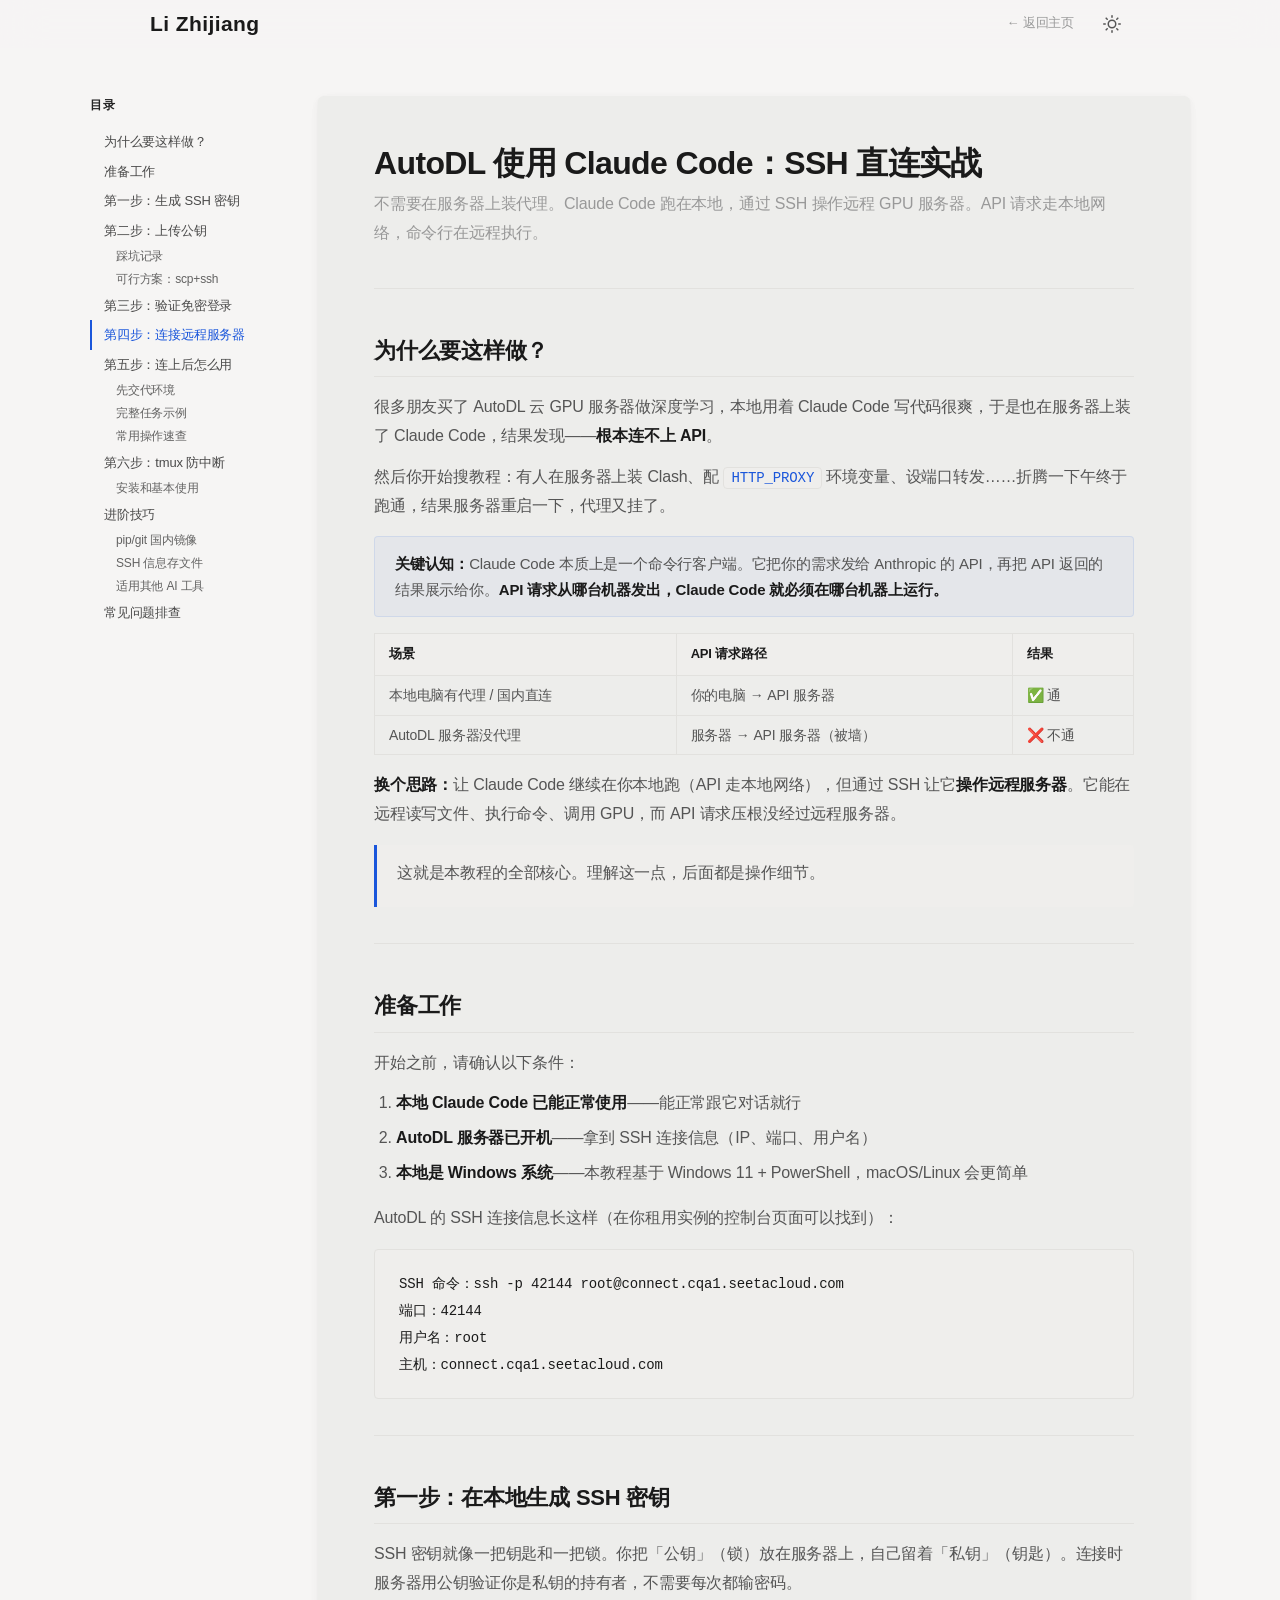
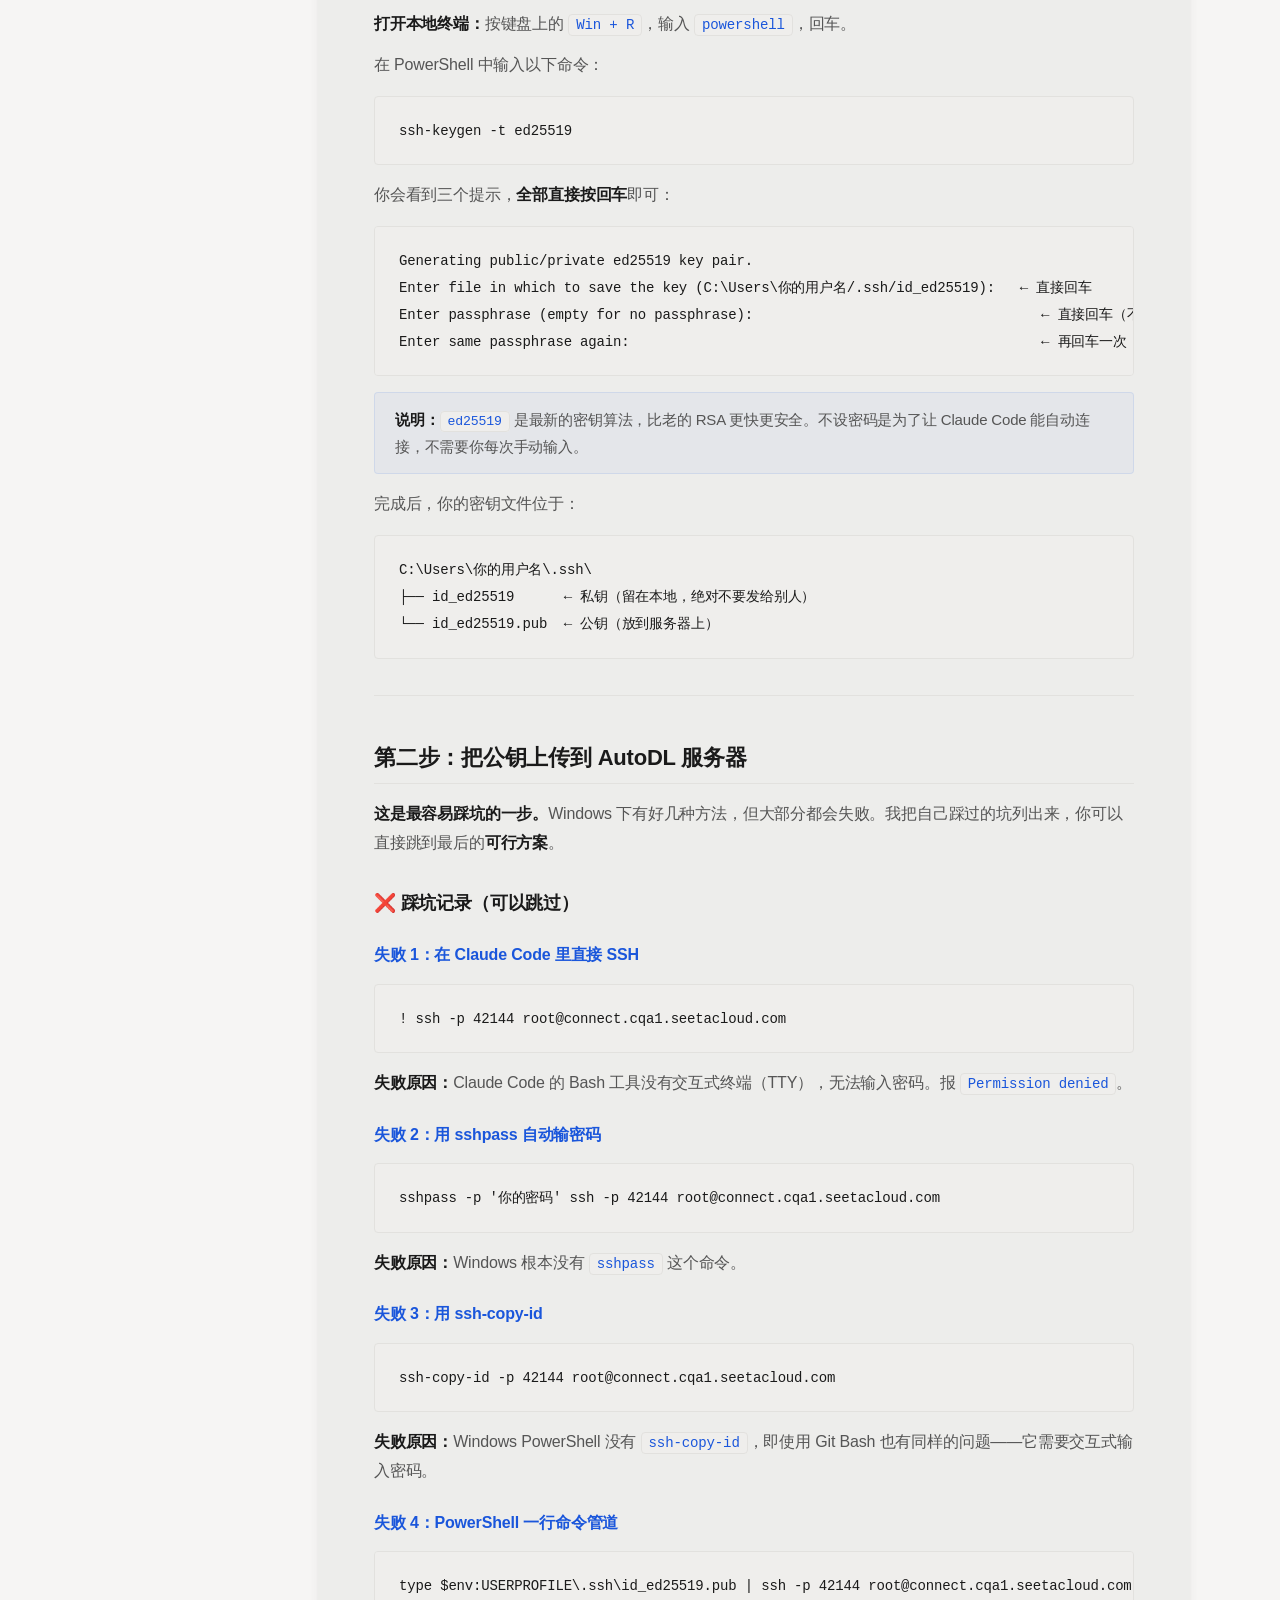
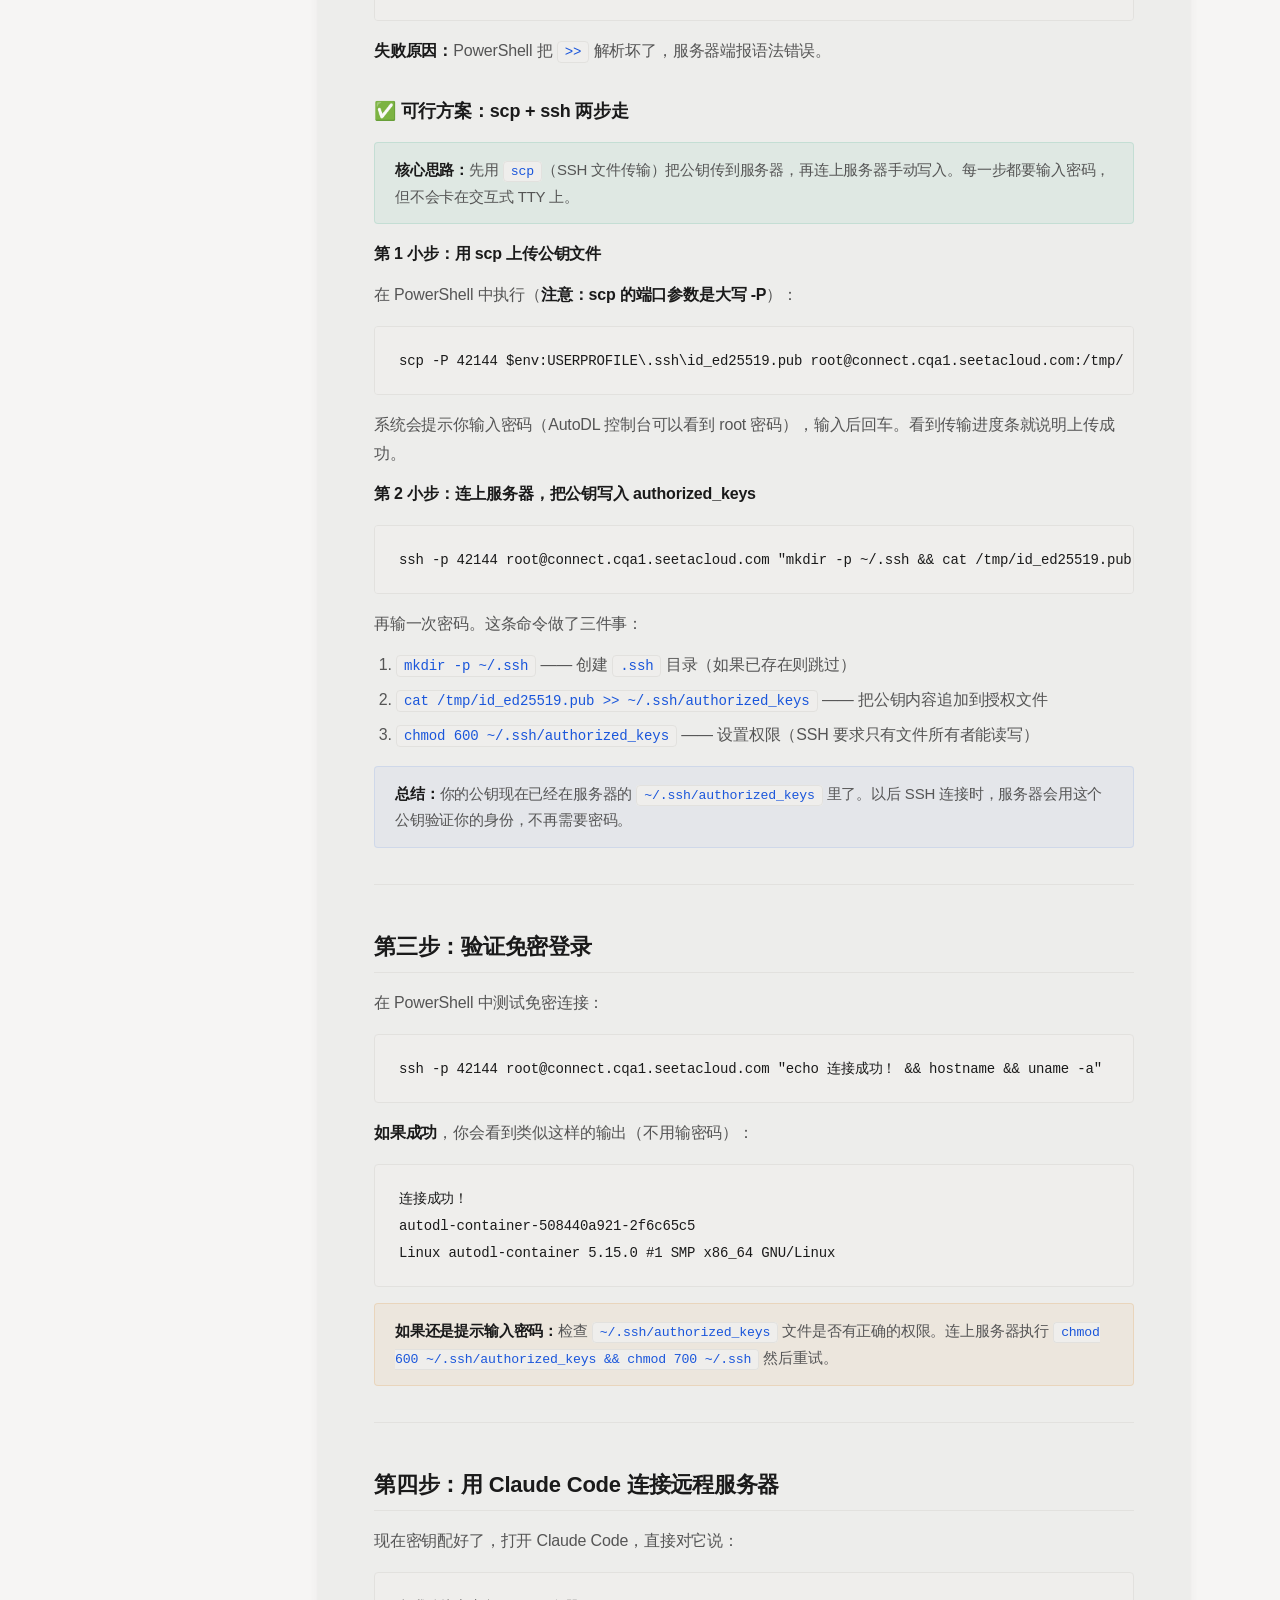
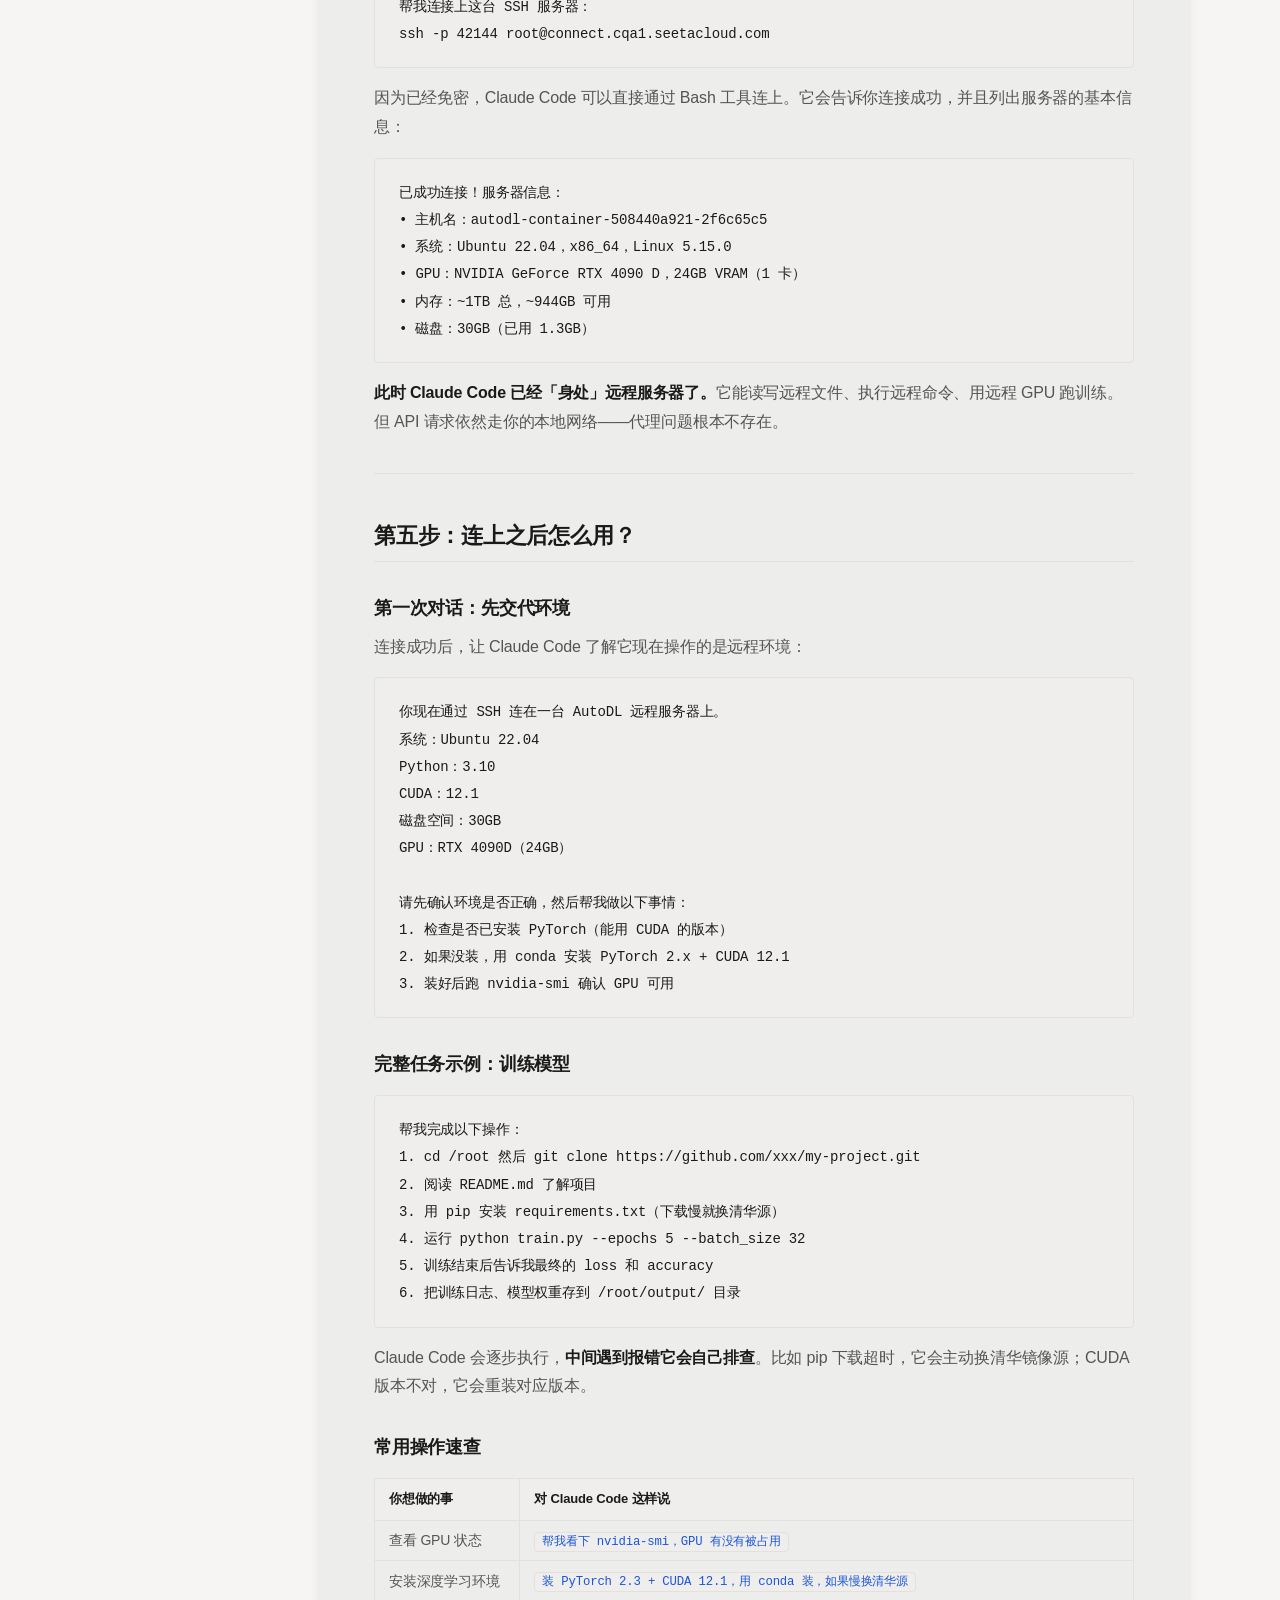
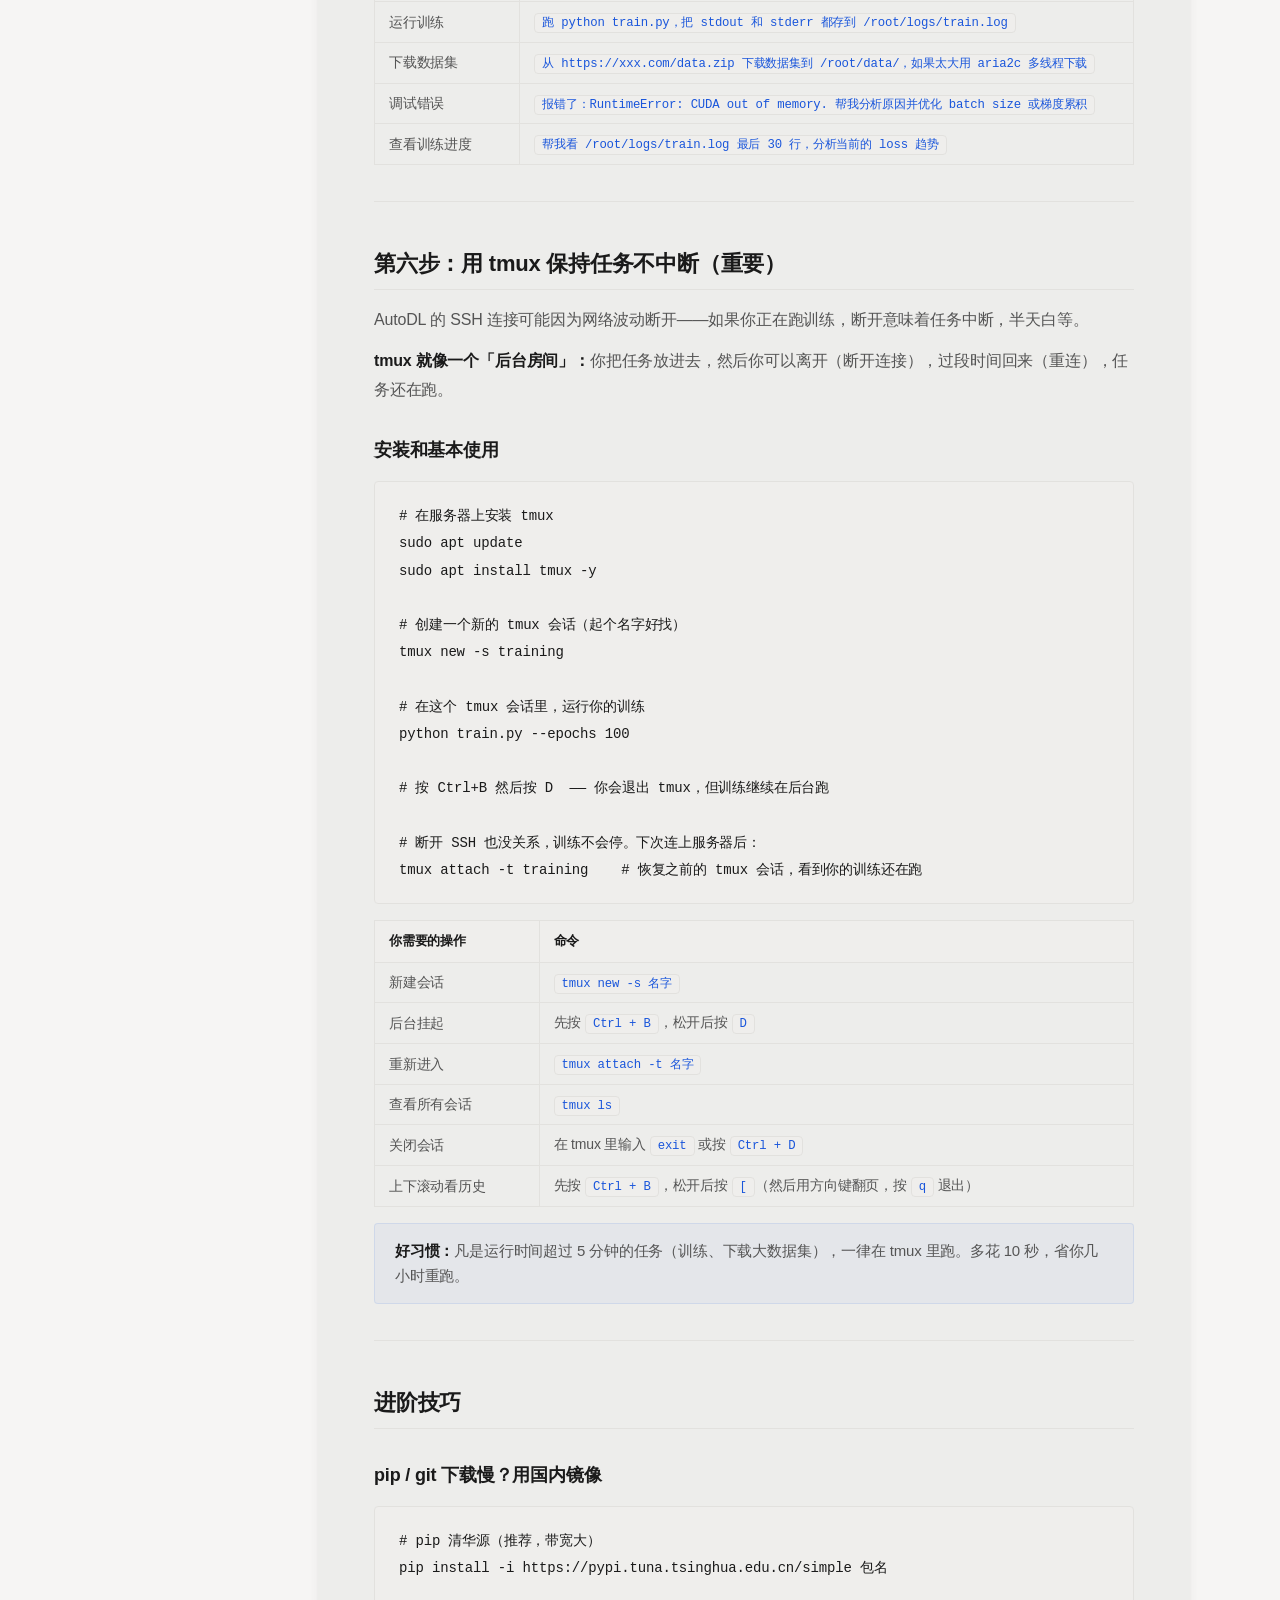
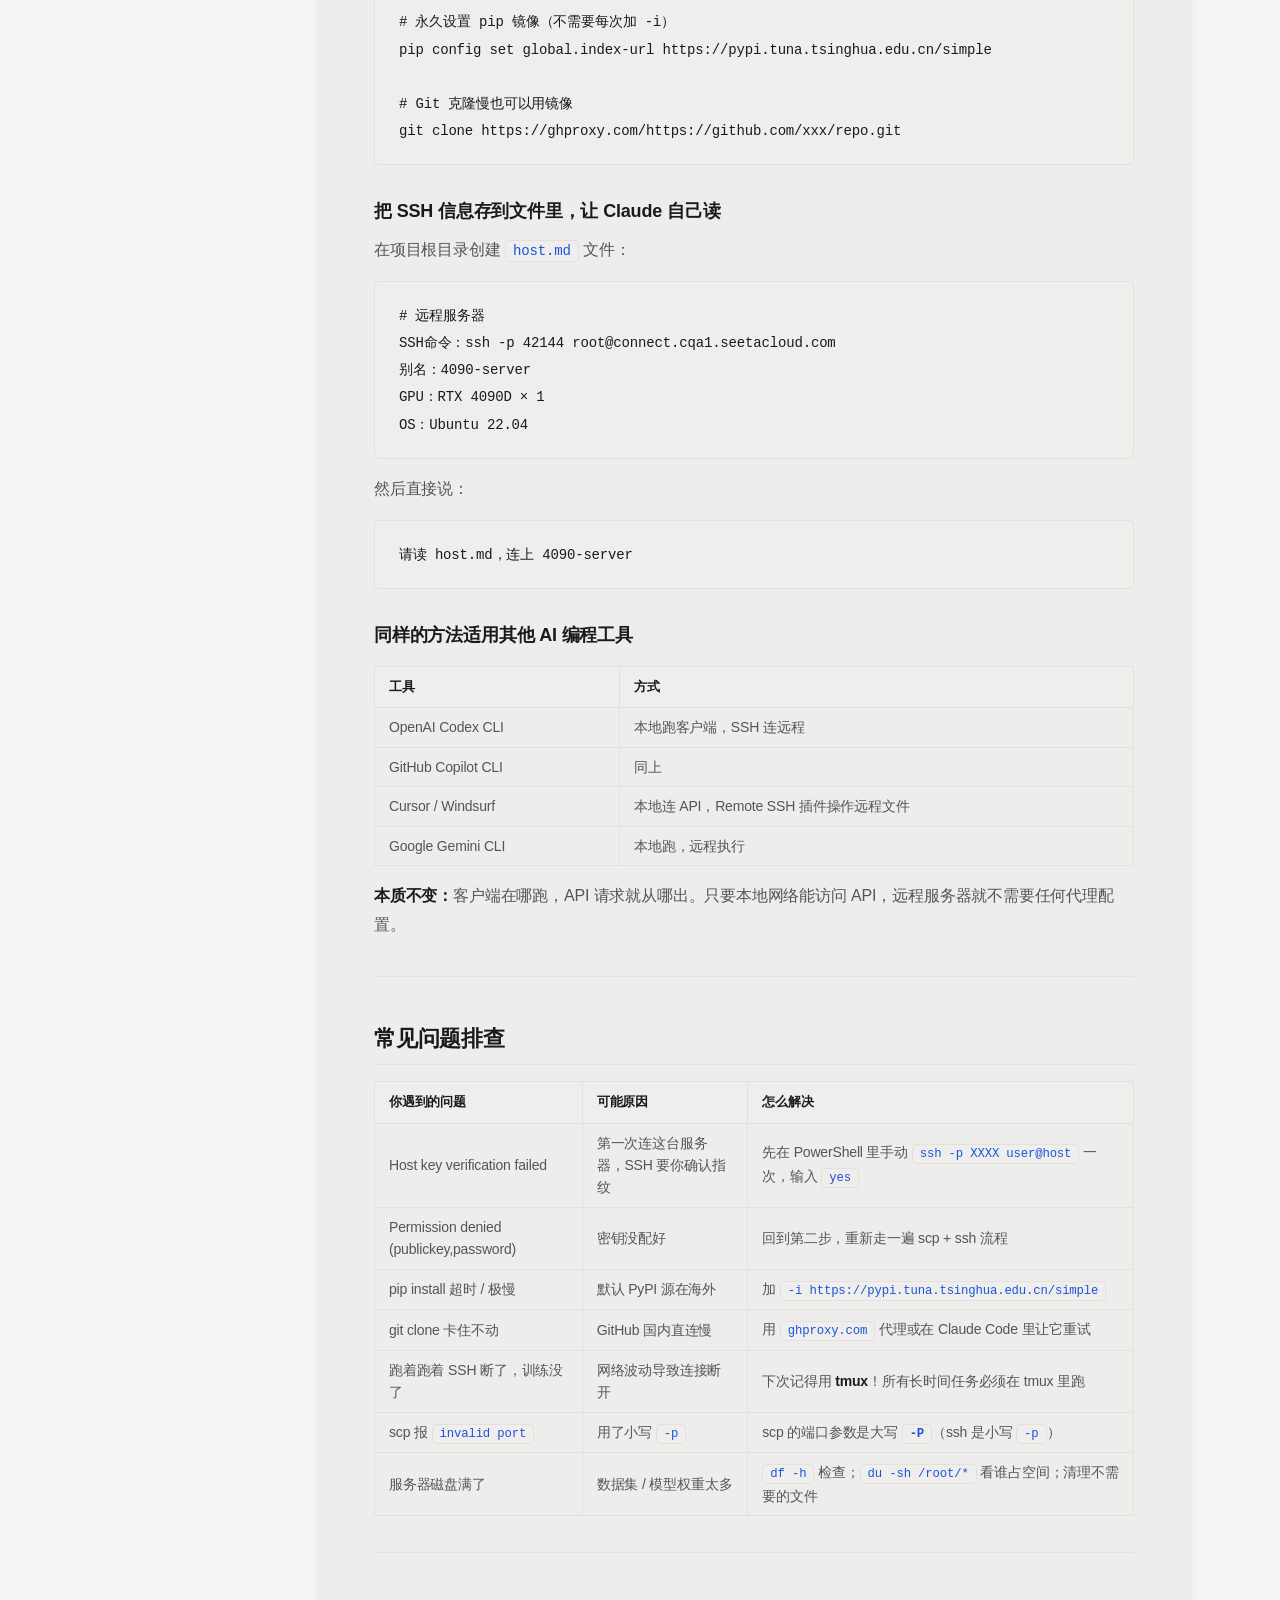
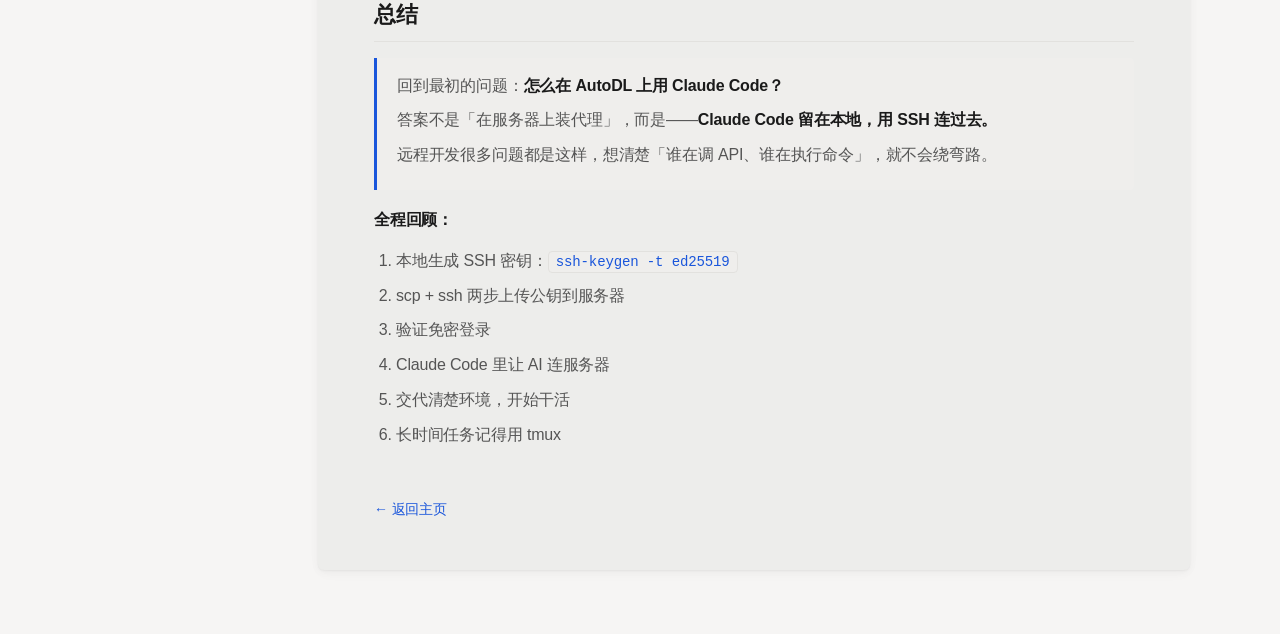
==== commit 186efbba: "change" ====
--- a/autodl-claude-code.html
+++ b/autodl-claude-code.html
@@ -3,6 +3,7 @@
 <head>
     <meta charset="UTF-8">
     <meta name="viewport" content="width=device-width, initial-scale=1.0">
+    <meta name="view-transition" content="same-origin">
     <title>AutoDL 使用 Claude Code：SSH 直连实战</title>
     <link rel="icon" type="image/x-icon" href="static/assets/favicon.ico" />
     <link type="text/css" href="static/css/main.css" rel="stylesheet" />
--- a/static/css/main.css
+++ b/static/css/main.css
@@ -4,18 +4,18 @@
 
 /* ---- CSS Custom Properties ---- */
 :root {
-  /* Light theme — muted off-white, not pure white */
-  --bg-primary: #f0f0f3;
-  --bg-secondary: #e8e8ec;
-  --bg-card: #f7f7fa;
-  --text-primary: #1d1d1f;
-  --text-secondary: #5e5e64;
-  --text-tertiary: #808087;
-  --accent: #0066cc;
-  --accent-hover: #005bb5;
-  --border: #c8c8cf;
-  --border-light: #dedee3;
-  --nav-bg: rgba(240, 240, 243, 0.78);
+  /* Warm gray palette — like paper, with depth */
+  --bg-primary: #f6f5f4;
+  --bg-secondary: #efeeec;
+  --bg-card: #ededeb;
+  --text-primary: #1a1a1a;
+  --text-secondary: #555555;
+  --text-tertiary: #999999;
+  --accent: #1a56db;
+  --accent-hover: #1e40af;
+  --border: #d4d3cf;
+  --border-light: #e2e1de;
+  --nav-bg: rgba(246, 245, 244, 0.82);
   --nav-height: 48px;
 
   /* Typography */
@@ -31,65 +31,73 @@
   --content-max-width: 820px;
 
   /* Radii */
-  --radius-sm: 12px;
-  --radius-md: 18px;
-  --radius-lg: 24px;
-
-  /* Shadows */
-  --shadow-card: 0 1px 3px rgba(0, 0, 0, 0.04), 0 1px 2px rgba(0, 0, 0, 0.06);
-  --shadow-card-hover: 0 4px 12px rgba(0, 0, 0, 0.08);
+  --radius-sm: 4px;
+  --radius-md: 6px;
+  --radius-lg: 8px;
+
+  /* Shadows — layered, subtle depth */
+  --shadow-card: 0 1px 2px rgba(0, 0, 0, 0.04),
+                 0 2px 8px rgba(0, 0, 0, 0.04),
+                 0 4px 16px rgba(0, 0, 0, 0.02);
+  --shadow-card-hover: 0 1px 2px rgba(0, 0, 0, 0.06),
+                        0 4px 12px rgba(0, 0, 0, 0.06),
+                        0 8px 24px rgba(0, 0, 0, 0.04);
 
   /* Transitions */
   --ease-out: 0.3s cubic-bezier(0.25, 0.1, 0.25, 1);
   --ease-spring: 0.5s cubic-bezier(0.25, 0.1, 0.25, 1);
 
   /* Backward compat aliases */
-  --bg-deep: #f0f0f3;
-  --bg-surface: #f7f7fa;
-  --accent-1: #0066cc;
-  --accent-2: #0077dd;
-  --accent-3: #3390ee;
+  --bg-deep: #f6f5f4;
+  --bg-surface: #efeeec;
+  --accent-1: #1a56db;
+  --accent-2: #2563eb;
+  --accent-3: #3b82f6;
   --accent-4: #d97706;
-  --border-subtle: #dedee3;
-  --border-glow: rgba(0, 102, 204, 0.18);
-  --border-cyan: rgba(0, 119, 221, 0.18);
-  --glow-1: rgba(0, 102, 204, 0.08);
-  --glow-2: rgba(0, 119, 221, 0.06);
-  --glow-3: rgba(51, 144, 238, 0.05);
-  --text-muted: #808087;
-}
-
-/* Dark theme — deep charcoal, not pure black */
+  --border-subtle: #e2e1de;
+  --border-glow: rgba(26, 86, 219, 0.14);
+  --border-cyan: rgba(37, 99, 235, 0.14);
+  --glow-1: rgba(26, 86, 219, 0.06);
+  --glow-2: rgba(37, 99, 235, 0.05);
+  --glow-3: rgba(59, 130, 246, 0.04);
+  --text-muted: #999999;
+}
+
+/* Dark theme — deep, warm black with glass-like cards */
 [data-theme="dark"],
 :root:not([data-theme="light"]) {
-  --bg-primary: #121214;
-  --bg-secondary: #1c1c1f;
-  --bg-card: #18181b;
-  --text-primary: #e4e4e8;
-  --text-secondary: #9898a0;
-  --text-tertiary: #6e6e76;
-  --accent: #3399ff;
-  --accent-hover: #4da8ff;
-  --border: #333338;
-  --border-light: #28282d;
-  --nav-bg: rgba(18, 18, 20, 0.78);
-  --shadow-card: 0 1px 3px rgba(0, 0, 0, 0.3);
-  --shadow-card-hover: 0 4px 16px rgba(0, 0, 0, 0.5);
+  --bg-primary: #0d0d12;
+  --bg-secondary: #14141a;
+  --bg-card: rgba(28, 28, 38, 0.65);
+  --text-primary: #ededef;
+  --text-secondary: #9999a0;
+  --text-tertiary: #666670;
+  --accent: #3b82f6;
+  --accent-hover: #60a5fa;
+  --border: #2a2a35;
+  --border-light: #1e1e28;
+  --nav-bg: rgba(13, 13, 18, 0.82);
+  --shadow-card: 0 1px 2px rgba(0, 0, 0, 0.3),
+                 0 2px 8px rgba(0, 0, 0, 0.25),
+                 0 4px 16px rgba(0, 0, 0, 0.18);
+  --shadow-card-hover: 0 1px 2px rgba(0, 0, 0, 0.4),
+                        0 4px 12px rgba(0, 0, 0, 0.35),
+                        0 8px 24px rgba(0, 0, 0, 0.25);
 
   /* Dark backward compat aliases */
-  --bg-deep: #121214;
-  --bg-surface: #18181b;
-  --accent-1: #3399ff;
-  --accent-2: #4da8ff;
-  --accent-3: #66b5ff;
+  --bg-deep: #0d0d12;
+  --bg-surface: #14141a;
+  --accent-1: #3b82f6;
+  --accent-2: #60a5fa;
+  --accent-3: #93c5fd;
   --accent-4: #f59e0b;
-  --border-subtle: #28282d;
-  --border-glow: rgba(51, 153, 255, 0.14);
-  --border-cyan: rgba(77, 168, 255, 0.14);
-  --glow-1: rgba(51, 153, 255, 0.07);
-  --glow-2: rgba(77, 168, 255, 0.05);
-  --glow-3: rgba(102, 181, 255, 0.04);
-  --text-muted: #6e6e76;
+  --border-subtle: #1e1e28;
+  --border-glow: rgba(59, 130, 246, 0.12);
+  --border-cyan: rgba(96, 165, 250, 0.12);
+  --glow-1: rgba(59, 130, 246, 0.06);
+  --glow-2: rgba(96, 165, 250, 0.04);
+  --glow-3: rgba(147, 197, 253, 0.03);
+  --text-muted: #666670;
 }
 
 /* ---- Reset & Base ---- */
@@ -117,9 +125,9 @@
 body {
   font-family: var(--font-system);
   font-size: 17px;
-  line-height: 1.47059;
+  line-height: 1.6;
   font-weight: 400;
-  letter-spacing: -0.022em;
+  letter-spacing: -0.01em;
   background: var(--bg-primary);
   color: var(--text-primary);
   overflow-x: hidden;
@@ -165,7 +173,7 @@
 .nav-brand {
   font-size: 21px;
   font-weight: 600;
-  letter-spacing: -0.02em;
+  letter-spacing: 0.02em;
   color: var(--text-primary);
   transition: color var(--ease-out);
 }
@@ -184,7 +192,7 @@
 .nav-links a {
   display: block;
   padding: 6px 14px;
-  border-radius: 6px;
+  border-radius: 4px;
   font-size: 12px;
   font-weight: 400;
   letter-spacing: -0.01em;
@@ -192,13 +200,34 @@
   transition: color var(--ease-out), background var(--ease-out);
 }
 
+.nav-links a {
+  position: relative;
+}
+
+.nav-links a::after {
+  content: '';
+  position: absolute;
+  bottom: 2px;
+  left: 14px;
+  right: 14px;
+  height: 1px;
+  background: var(--accent);
+  transform: scaleX(0);
+  transition: transform 0.25s ease;
+}
+
+.nav-links a:hover::after,
+.nav-links a.active::after {
+  transform: scaleX(1);
+}
+
 .nav-links a:hover,
 .nav-links a.active {
   color: var(--text-primary);
 }
 
 .nav-links a:hover {
-  background: rgba(128, 128, 128, 0.08);
+  background: none;
 }
 
 /* Nav toggle (mobile hamburger) */
@@ -241,7 +270,7 @@
   justify-content: center;
   width: 36px;
   height: 36px;
-  border-radius: 50%;
+  border-radius: 4px;
   border: none;
   background: none;
   cursor: pointer;
@@ -253,7 +282,7 @@
 
 .theme-toggle:hover {
   color: var(--text-primary);
-  background: rgba(128, 128, 128, 0.08);
+  background: rgba(128, 128, 128, 0.06);
 }
 
 .theme-toggle svg {
@@ -284,23 +313,25 @@
 /* Typing animation */
 .typing-wrapper {
   display: flex;
-  align-items: center;
+  align-items: flex-start;
   justify-content: center;
   flex-wrap: wrap;
   gap: 2px;
   font-family: var(--font-mono);
-  font-size: 22px;
+  font-size: 18px;
   color: var(--text-secondary);
-  min-height: 34px;
-  max-width: 720px;
-  line-height: 1.5;
+  height: 88px;
+  max-width: 680px;
+  line-height: 1.55;
   text-align: center;
+  overflow: hidden;
 }
 
 .typing-prefix {
   color: var(--accent);
-  font-weight: 600;
-  font-size: 22px;
+  font-weight: 500;
+  font-size: 18px;
+  flex-shrink: 0;
 }
 
 .typing-text {
@@ -311,7 +342,7 @@
   display: inline-block;
   color: var(--accent);
   font-weight: 400;
-  font-size: 22px;
+  font-size: 18px;
   animation: cursor-blink 0.8s step-end infinite;
 }
 
@@ -319,16 +350,127 @@
   0%, 100% { opacity: 1; }
   50% { opacity: 0; }
 }
+
+.typing-more {
+  display: inline-block;
+  font-size: 12px;
+  color: var(--text-tertiary);
+  cursor: pointer;
+  opacity: 0.5;
+  transition: opacity var(--ease-out);
+  margin-left: 6px;
+}
+.typing-more:hover { opacity: 0.8; }
+
+/* ---- Quotes Overlay ---- */
+.quotes-overlay {
+  position: fixed;
+  inset: 0;
+  z-index: 2000;
+  background: rgba(0, 0, 0, 0.45);
+  backdrop-filter: blur(12px);
+  -webkit-backdrop-filter: blur(12px);
+  display: flex;
+  align-items: center;
+  justify-content: center;
+  opacity: 0;
+  pointer-events: none;
+  transition: opacity 0.3s ease;
+}
+.quotes-overlay.open {
+  opacity: 1;
+  pointer-events: auto;
+}
+
+.quotes-panel {
+  background: var(--bg-card);
+  border: 1px solid var(--border-light);
+  border-radius: var(--radius-md);
+  padding: 40px 44px;
+  max-width: 560px;
+  width: 92vw;
+  max-height: 75vh;
+  overflow-y: auto;
+  box-shadow: 0 24px 80px rgba(0, 0, 0, 0.3);
+  position: relative;
+}
+
+.quotes-close {
+  position: absolute;
+  top: 12px;
+  right: 16px;
+  background: none;
+  border: none;
+  font-size: 24px;
+  color: var(--text-tertiary);
+  cursor: pointer;
+  padding: 4px 10px;
+  border-radius: 4px;
+  line-height: 1;
+}
+.quotes-close:hover { color: var(--text-primary); background: var(--bg-secondary); }
+
+.quotes-list {
+  display: flex;
+  flex-direction: column;
+  gap: 24px;
+}
+
+.quote-pair {
+  display: flex;
+  flex-direction: column;
+  gap: 5px;
+}
+
+.quote-en {
+  font-size: 17px;
+  font-weight: 500;
+  color: var(--text-primary);
+  line-height: 1.6;
+  letter-spacing: -0.01em;
+}
+
+.quote-zh {
+  font-size: 13px;
+  font-weight: 400;
+  color: var(--text-secondary);
+  line-height: 1.6;
+  letter-spacing: 0.02em;
+}
+
+.quote-pair::after {
+  content: '';
+  display: block;
+  width: 100%;
+  height: 1px;
+  background: var(--border-light);
+  margin-top: 6px;
+}
+.quote-pair:last-child::after { display: none; }
 
 @media (max-width: 768px) {
   .typing-wrapper,
   .typing-prefix,
   .typing-cursor {
-    font-size: 16px;
+    font-size: 14px;
   }
   .typing-wrapper {
     max-width: 90vw;
-  }
+    height: 70px;
+  }
+  .quotes-panel { padding: 28px 20px; }
+  .quote-en { font-size: 15px; }
+  .quote-zh { font-size: 12px; }
+}
+
+.hero-avatar-wrap {
+  position: relative;
+  width: 152px;
+  height: 152px;
+  display: flex;
+  align-items: center;
+  justify-content: center;
+  margin-bottom: 16px;
 }
 
 .hero-avatar {
@@ -336,15 +478,46 @@
   height: 120px;
   border-radius: 50%;
   object-fit: cover;
-  margin-bottom: 16px;
+  position: relative;
+  z-index: 2;
+}
+
+/* Orbiting dots ring */
+.avatar-orbit {
+  position: absolute;
+  top: 50%;
+  left: 50%;
+  width: 146px;
+  height: 146px;
+  margin-top: -73px;
+  margin-left: -73px;
+  border-radius: 50%;
+  animation: orbitSpin 15s linear infinite;
+  z-index: 1;
+}
+
+.orbit-dot {
+  position: absolute;
+  border-radius: 50%;
+  animation: dotFloat 2s ease-in-out infinite;
+}
+
+@keyframes orbitSpin {
+  from { transform: rotate(0deg); }
+  to   { transform: rotate(360deg); }
+}
+
+@keyframes dotFloat {
+  0%, 100% { transform: translateY(0); }
+  50%      { transform: translateY(-4px); }
 }
 
 .hero h1 {
-  font-family: var(--font-display);
-  font-size: clamp(36px, 5vw, 48px);
-  font-weight: 600;
-  letter-spacing: -0.015em;
-  line-height: 1.1;
+  font-family: "Georgia", "Times New Roman", "Noto Serif SC", "Songti SC", "STSong", var(--font-display);
+  font-size: clamp(24px, 3.5vw, 32px);
+  font-weight: 400;
+  letter-spacing: 0.08em;
+  line-height: 1.2;
   color: var(--text-primary);
 }
 
@@ -370,16 +543,27 @@
   font-size: 12px;
   font-weight: 500;
   color: var(--accent);
-  background: rgba(0, 102, 204, 0.07);
-  border: 1px solid rgba(0, 102, 204, 0.13);
-  border-radius: 16px;
+  background: rgba(26, 86, 219, 0.06);
+  border: 1px solid rgba(26, 86, 219, 0.12);
+  border-radius: 4px;
   letter-spacing: 0;
+  transition: all var(--ease-out);
+}
+
+.hero-tags span:hover {
+  background: rgba(26, 86, 219, 0.12);
+  transform: scale(1.04);
 }
 
 [data-theme="dark"] .hero-tags span,
 :root:not([data-theme="light"]) .hero-tags span {
-  background: rgba(51, 153, 255, 0.1);
-  border-color: rgba(51, 153, 255, 0.15);
+  background: rgba(59, 130, 246, 0.08);
+  border-color: rgba(59, 130, 246, 0.14);
+}
+
+[data-theme="dark"] .hero-tags span:hover,
+:root:not([data-theme="light"]) .hero-tags span:hover {
+  background: rgba(59, 130, 246, 0.16);
 }
 
 /* ---- Content Sections ---- */
@@ -402,15 +586,25 @@
 .glass-card,
 .content-card {
   background: var(--bg-card);
-  border: 1px solid var(--border-light);
+  border: none;
   border-radius: var(--radius-md);
   padding: 40px;
-  transition: box-shadow var(--ease-out);
+  box-shadow: var(--shadow-card);
+  transition: box-shadow 0.3s ease, transform 0.3s ease;
 }
 
 .glass-card:hover,
 .content-card:hover {
   box-shadow: var(--shadow-card-hover);
+  transform: translateY(-2px);
+}
+
+[data-theme="dark"] .glass-card,
+[data-theme="dark"] .content-card,
+:root:not([data-theme="light"]) .glass-card,
+:root:not([data-theme="light"]) .content-card {
+  backdrop-filter: blur(12px);
+  -webkit-backdrop-filter: blur(12px);
 }
 
 /* ---- Section Headers ---- */
@@ -427,7 +621,7 @@
   justify-content: center;
   width: 40px;
   height: 40px;
-  border-radius: 10px;
+  border-radius: 4px;
   font-size: 1.2rem;
   background: var(--bg-secondary);
   color: var(--accent);
@@ -435,10 +629,16 @@
 
 .section-header h2 {
   font-family: var(--font-display);
-  font-size: 28px;
+  font-size: 18px;
   font-weight: 600;
   color: var(--text-primary);
-  letter-spacing: -0.015em;
+  letter-spacing: -0.01em;
+}
+
+.section-header h2::before {
+  content: '> ';
+  color: var(--accent);
+  font-weight: 400;
 }
 
 /* Collapse toggle */
@@ -482,42 +682,97 @@
 
 /* ---- Markdown Body ---- */
 .main-body {
-  font-size: 17px;
+  font-size: 15px;
   font-weight: 400;
-  line-height: 1.6;
+  line-height: 1.7;
   color: var(--text-secondary);
 }
 
 .main-body h2 {
   font-family: var(--font-display);
-  font-size: 24px;
+  font-size: 18px;
   font-weight: 600;
   color: var(--text-primary);
-  margin: 40px 0 16px;
-  padding-bottom: 8px;
+  margin: 36px 0 14px;
+  padding-bottom: 6px;
   border-bottom: 1px solid var(--border-light);
   letter-spacing: -0.01em;
 }
 
+.main-body h2::before,
+.main-body h3::before,
+.main-body h4::before {
+  content: '> ';
+  color: var(--accent);
+  font-weight: 400;
+}
+
 .main-body h3 {
   font-family: var(--font-display);
-  font-size: 20px;
+  font-size: 16px;
   font-weight: 600;
   color: var(--text-primary);
-  margin: 32px 0 12px;
+  margin: 28px 0 10px;
   letter-spacing: -0.01em;
 }
 
 .main-body h4 {
-  font-family: var(--font-system);
-  font-size: 17px;
+  font-family: var(--font-display);
+  font-size: 15px;
   font-weight: 600;
   color: var(--text-primary);
-  margin: 24px 0 8px;
+  margin: 22px 0 8px;
+  letter-spacing: -0.01em;
 }
 
 .main-body p {
-  margin-bottom: 12px;
+  margin-bottom: 10px;
+}
+
+/* Two-column grid for Tools */
+#tools-md {
+  display: grid;
+  grid-template-columns: 1fr 1fr;
+  gap: 0 36px;
+}
+
+.tool-item {
+  display: flex;
+  flex-direction: column;
+  border-bottom: 1px solid var(--border-light);
+  padding: 22px 0;
+}
+
+.tool-item:last-child,
+.tool-item:nth-last-child(2) {
+  border-bottom: none;
+}
+
+.tool-item h2 {
+  margin: 0 0 6px 0;
+  padding: 0;
+  border: none;
+}
+
+.tool-item p {
+  margin: 0;
+  font-size: 13px;
+  line-height: 1.5;
+}
+
+.tool-item a {
+  display: inline-block;
+  margin-top: 6px;
+  font-size: 13px;
+}
+
+@media (max-width: 640px) {
+  #tools-md {
+    grid-template-columns: 1fr;
+  }
+  .tool-item:nth-last-child(2) {
+    border-bottom: 1px solid var(--border-light);
+  }
 }
 
 .main-body strong {
@@ -569,11 +824,10 @@
 .site-footer::before {
   content: "";
   display: block;
-  width: 40px;
+  width: 60px;
   height: 1px;
   margin: 0 auto 24px;
   background: var(--border);
-  border-radius: 1px;
 }
 
 .footer-text {
@@ -606,10 +860,20 @@
   pointer-events: none;
 }
 
+.footer-motto {
+  font-family: var(--font-display);
+  font-size: 18px;
+  font-weight: 500;
+  color: var(--text-primary);
+  letter-spacing: 0.08em;
+  margin-bottom: 28px;
+  text-align: center;
+}
+
 /* ---- Scroll Reveal ---- */
 .reveal {
   opacity: 0;
-  transform: translateY(24px);
+  transform: translateY(16px);
   transition: opacity 0.6s ease, transform 0.6s ease;
 }
 
@@ -628,9 +892,9 @@
   align-items: center;
   gap: 8px;
   padding: 10px 24px;
-  border-radius: 30px;
-  background: rgba(0, 102, 204, 0.07);
-  border: 1px solid rgba(0, 102, 204, 0.15);
+  border-radius: 4px;
+  background: rgba(26, 86, 219, 0.06);
+  border: 1px solid rgba(26, 86, 219, 0.14);
   color: var(--accent);
   font-weight: 500;
   font-size: 14px;
@@ -639,7 +903,7 @@
 }
 
 .glow-link:hover {
-  background: rgba(0, 102, 204, 0.12);
+  background: rgba(26, 86, 219, 0.12);
   border-color: var(--accent);
   color: var(--accent);
 }
@@ -651,180 +915,6 @@
   border-radius: var(--radius-sm);
   padding: 16px 24px;
   color: var(--text-primary);
-}
-
-/* ---- Tool Page (vip-video-parser) ---- */
-.tool-page {
-  display: flex;
-  align-items: center;
-  justify-content: center;
-  min-height: 100vh;
-  padding: calc(var(--nav-height) + 32px) 24px 48px;
-}
-
-.tool-container {
-  width: 100%;
-  max-width: 640px;
-}
-
-.tool-title {
-  font-family: var(--font-display);
-  font-size: 28px;
-  font-weight: 600;
-  color: var(--text-primary);
-  letter-spacing: -0.015em;
-  margin-bottom: 0;
-}
-
-.tool-steps {
-  margin-top: 28px;
-  padding: 0;
-  background: none;
-  border: none;
-  border-radius: 0;
-}
-
-.tool-steps p {
-  font-size: 15px;
-  font-weight: 600;
-  color: var(--text-primary);
-  margin-bottom: 12px;
-}
-
-.tool-steps ol {
-  margin: 0;
-  padding-left: 20px;
-  color: var(--text-secondary);
-  font-size: 15px;
-  line-height: 2;
-}
-
-.tool-steps ol li {
-  margin-bottom: 2px;
-}
-
-.tool-steps a {
-  color: var(--accent);
-}
-
-.tool-steps a:hover {
-  color: var(--accent-hover);
-}
-
-.tool-input-row {
-  display: flex;
-  gap: 10px;
-  margin-top: 28px;
-}
-
-.tool-input {
-  flex: 1;
-  min-width: 0;
-  padding: 13px 18px;
-  font-size: 15px;
-  font-family: var(--font-system);
-  color: var(--text-primary);
-  background: var(--bg-primary);
-  border: 1px solid var(--border);
-  border-radius: var(--radius-sm);
-  outline: none;
-  transition: border-color var(--ease-out), box-shadow var(--ease-out);
-}
-
-.tool-input::placeholder {
-  color: var(--text-tertiary);
-}
-
-.tool-input:focus {
-  border-color: var(--accent);
-  box-shadow: 0 0 0 3px rgba(0, 102, 204, 0.1);
-}
-
-.tool-btn {
-  padding: 12px 22px;
-  font-size: 14px;
-  font-family: var(--font-system);
-  font-weight: 500;
-  border-radius: var(--radius-sm);
-  cursor: pointer;
-  transition: all var(--ease-out);
-  border: 1px solid transparent;
-  text-align: center;
-  white-space: nowrap;
-  flex-shrink: 0;
-}
-
-.tool-btn-primary {
-  background: var(--accent);
-  color: #fff;
-}
-
-.tool-btn-primary:hover {
-  background: var(--accent-hover);
-}
-
-.tool-btn-secondary {
-  background: var(--bg-primary);
-  color: var(--text-primary);
-  border-color: var(--border);
-}
-
-.tool-btn-secondary:hover {
-  background: var(--bg-secondary);
-}
-
-.tool-player {
-  margin-top: 28px;
-  border-radius: var(--radius-sm);
-  overflow: hidden;
-  background: #000;
-  border: 1px solid var(--border-light);
-}
-
-.tool-player iframe {
-  display: block;
-  width: 100%;
-  height: 420px;
-  border: none;
-}
-
-.tool-player:fullscreen {
-  width: 100vw;
-  height: 100vh;
-  border-radius: 0;
-}
-
-.tool-player:fullscreen iframe {
-  width: 100%;
-  height: 100%;
-}
-
-.tool-back {
-  display: inline-block;
-  margin-top: 24px;
-  color: var(--text-tertiary);
-  font-size: 14px;
-  text-decoration: none;
-  transition: color var(--ease-out);
-}
-
-.tool-back:hover {
-  color: var(--accent);
-}
-
-@media (max-width: 640px) {
-  .tool-page {
-    padding: calc(var(--nav-height) + 20px) 16px 32px;
-    align-items: flex-start;
-  }
-
-  .tool-input-row {
-    flex-direction: column;
-  }
-
-  .tool-player iframe {
-    height: 240px;
-  }
 }
 
 /* ---- Tutorial Page (shared by all tutorial/article pages) ---- */
@@ -974,7 +1064,7 @@
   padding: 14px 20px;
   margin: 16px 0;
   background: var(--bg-secondary);
-  border-radius: 0 8px 8px 0;
+  border-radius: 0 4px 4px 0;
   color: var(--text-secondary);
   font-size: 15px;
   line-height: 1.7;
@@ -989,8 +1079,8 @@
 .tutorial-tip {
   padding: 14px 20px;
   border-radius: var(--radius-sm);
-  background: rgba(0, 102, 204, 0.05);
-  border: 1px solid rgba(0, 102, 204, 0.12);
+  background: rgba(26, 86, 219, 0.04);
+  border: 1px solid rgba(26, 86, 219, 0.1);
   color: var(--text-secondary);
   font-size: 15px;
   margin: 16px 0;
@@ -999,8 +1089,8 @@
 
 [data-theme="dark"] .tutorial-tip,
 :root:not([data-theme="light"]) .tutorial-tip {
-  background: rgba(51, 153, 255, 0.06);
-  border-color: rgba(51, 153, 255, 0.14);
+  background: rgba(59, 130, 246, 0.06);
+  border-color: rgba(59, 130, 246, 0.12);
 }
 
 /* Warning callout */
@@ -1036,7 +1126,7 @@
   height: 26px;
   line-height: 26px;
   text-align: center;
-  border-radius: 13px;
+  border-radius: 2px;
   font-weight: 600;
   font-size: 13px;
   margin-right: 6px;
@@ -1053,10 +1143,10 @@
 }
 
 .tutorial-sidebar {
-  position: fixed;
+  position: sticky;
   top: calc(var(--nav-height) + 48px);
-  left: max(24px, calc((100vw - 1100px) / 2));
   width: 180px;
+  flex-shrink: 0;
   max-height: calc(100vh - var(--nav-height) - 80px);
   overflow-y: auto;
   scrollbar-width: none;
@@ -1113,9 +1203,10 @@
 }
 
 .tutorial-layout .tutorial-container {
-  margin-left: 228px;
   flex: 1;
   min-width: 0;
+  max-width: none;
+  margin: 0;
 }
 
 /* Hide sidebar on smaller screens, show inline TOC instead */
@@ -1242,7 +1333,7 @@
   }
 
   .section-header h2 {
-    font-size: 22px;
+    font-size: 16px;
   }
 
   .content-section {
@@ -1254,7 +1345,7 @@
   }
 
   .hero h1 {
-    font-size: 32px;
+    font-size: 22px;
   }
 }
 
@@ -1270,10 +1361,148 @@
   }
 
   .main-body {
-    font-size: 15px;
+    font-size: 14px;
   }
 
   .footer-links {
     gap: 10px;
   }
 }
+
+/* ---- Dynamic Island ---- */
+.dynamic-island {
+  position: fixed;
+  top: calc(var(--nav-height) + 20px);
+  left: 50%;
+  transform: translateX(-50%);
+  z-index: 999;
+  display: flex;
+  align-items: center;
+  gap: 10px;
+  padding: 10px 26px;
+  background: rgba(28, 28, 30, 0.88);
+  backdrop-filter: blur(20px);
+  -webkit-backdrop-filter: blur(20px);
+  border: 1px solid rgba(255, 255, 255, 0.08);
+  border-radius: 24px;
+  box-shadow: 0 2px 14px rgba(0, 0, 0, 0.15);
+  cursor: default;
+}
+
+.di-dot {
+  width: 8px;
+  height: 8px;
+  border-radius: 50%;
+  background: #34c759;
+  flex-shrink: 0;
+}
+
+.di-content {
+  display: flex;
+  flex-direction: column;
+  gap: 2px;
+}
+
+.di-line1 {
+  font-family: var(--font-system);
+  font-size: 15px;
+  font-weight: 500;
+  color: #f5f5f7;
+  letter-spacing: -0.01em;
+  white-space: nowrap;
+}
+
+.di-line2 {
+  font-family: var(--font-system);
+  font-size: 12px;
+  font-weight: 400;
+  color: rgba(245, 245, 247, 0.6);
+  letter-spacing: 0;
+  white-space: nowrap;
+}
+
+[data-theme="light"] .dynamic-island {
+  background: rgba(255, 255, 255, 0.72);
+  border-color: rgba(0, 0, 0, 0.05);
+  box-shadow: 0 2px 10px rgba(0, 0, 0, 0.04);
+}
+
+[data-theme="light"] .di-line1 {
+  color: #1d1d1f;
+}
+
+[data-theme="light"] .di-line2 {
+  color: rgba(29, 29, 31, 0.55);
+}
+
+/* ===== 全局背景图层 ===== */
+body::before {
+  content: '';
+  position: fixed;
+  inset: 0;
+  background: url('../assets/sakura-bg.webp') center/cover no-repeat;
+  opacity: 0;
+  z-index: -1;
+  pointer-events: none;
+  animation: bgFadeIn 0.6s ease 0.05s forwards;
+}
+[data-theme="light"] body::before {
+  background: url('../assets/sakura-light-bg.webp') center/cover no-repeat;
+  opacity: 0;
+  animation: bgFadeInLight 0.6s ease 0.05s forwards;
+}
+@keyframes bgFadeIn  { to { opacity: 0.28; } }
+/* ===== 页面转场：淡入淡出 + 轻微上移 ===== */
+::view-transition-old(root) {
+  animation: vtFadeOut 0.35s cubic-bezier(0.4, 0, 0.2, 1) forwards;
+}
+::view-transition-new(root) {
+  animation: vtFadeIn 0.45s cubic-bezier(0, 0, 0.2, 1) forwards;
+}
+@keyframes vtFadeOut {
+  to { opacity: 0; transform: translateY(-6px) scale(0.99); }
+}
+@keyframes vtFadeIn {
+  from { opacity: 0; transform: translateY(10px) scale(1.01); }
+  to { opacity: 1; transform: translateY(0) scale(1); }
+}
+
+/* 防止转场期间白底闪烁 */
+html { background: #0d0d12; }
+[data-theme="light"] html { background: #e8e0d5; }
+
+/* ===== 侧边栏颜色修正 — 背景图叠加后需要纯色 ===== */
+[data-theme="dark"] .tutorial-sidebar-title,
+:root:not([data-theme="light"]) .tutorial-sidebar-title {
+  color: rgba(255,255,255,0.9);
+}
+[data-theme="dark"] .tutorial-sidebar a,
+:root:not([data-theme="light"]) .tutorial-sidebar a {
+  color: rgba(255,255,255,0.75);
+}
+[data-theme="dark"] .tutorial-sidebar a:hover,
+:root:not([data-theme="light"]) .tutorial-sidebar a:hover {
+  color: #fff;
+}
+[data-theme="dark"] .tutorial-sidebar a.sub,
+:root:not([data-theme="light"]) .tutorial-sidebar a.sub {
+  color: rgba(255,255,255,0.65);
+}
+[data-theme="dark"] .tutorial-sidebar a.sub:hover,
+:root:not([data-theme="light"]) .tutorial-sidebar a.sub:hover {
+  color: #fff;
+}
+[data-theme="dark"] .tutorial-sidebar a.active,
+:root:not([data-theme="light"]) .tutorial-sidebar a.active,
+[data-theme="dark"] .tutorial-sidebar a.sub.active,
+:root:not([data-theme="light"]) .tutorial-sidebar a.sub.active {
+  color: #60a5fa;
+}
+
+[data-theme="light"] .tutorial-sidebar-title { color: rgba(0,0,0,0.85); }
+[data-theme="light"] .tutorial-sidebar a { color: rgba(0,0,0,0.7); }
+[data-theme="light"] .tutorial-sidebar a:hover { color: #000; }
+[data-theme="light"] .tutorial-sidebar a.sub { color: rgba(0,0,0,0.6); }
+[data-theme="light"] .tutorial-sidebar a.sub:hover { color: #000; }
+[data-theme="light"] .tutorial-sidebar a.active,
+[data-theme="light"] .tutorial-sidebar a.sub.active { color: #1a56db; }
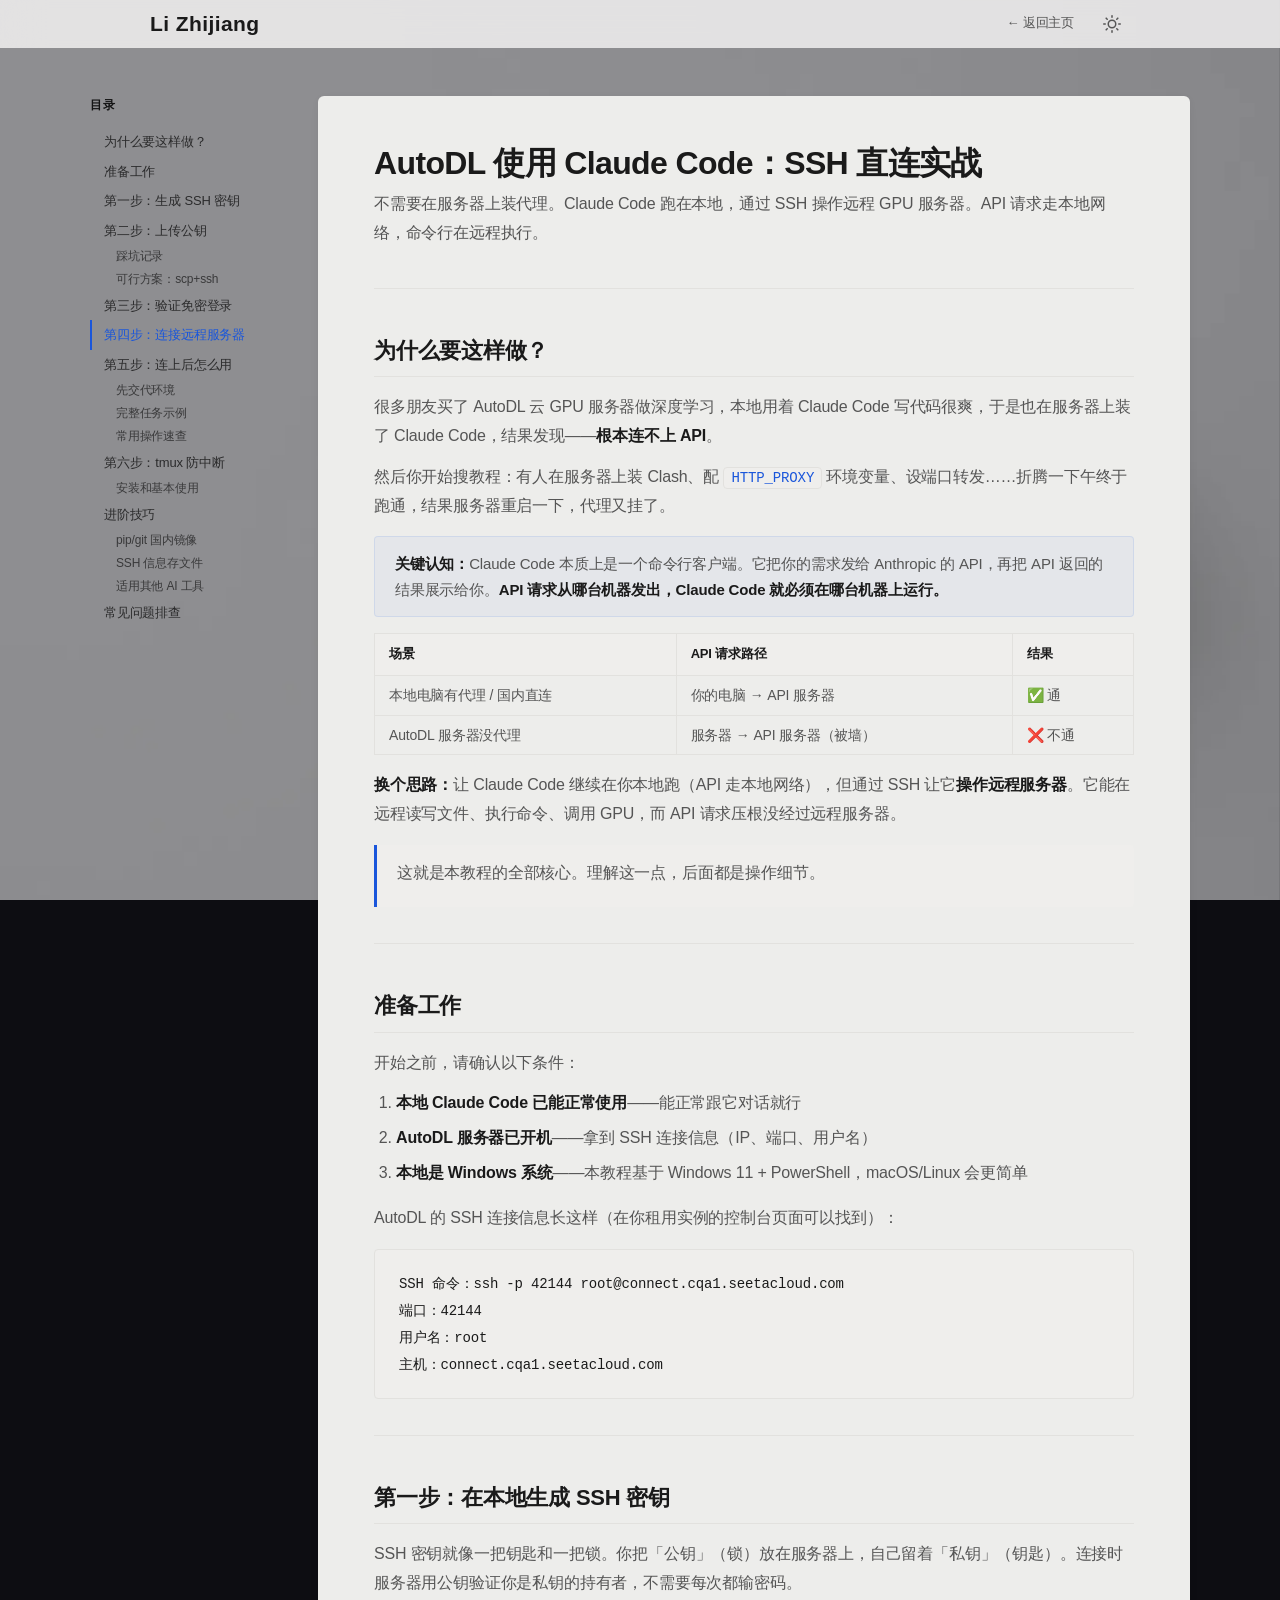
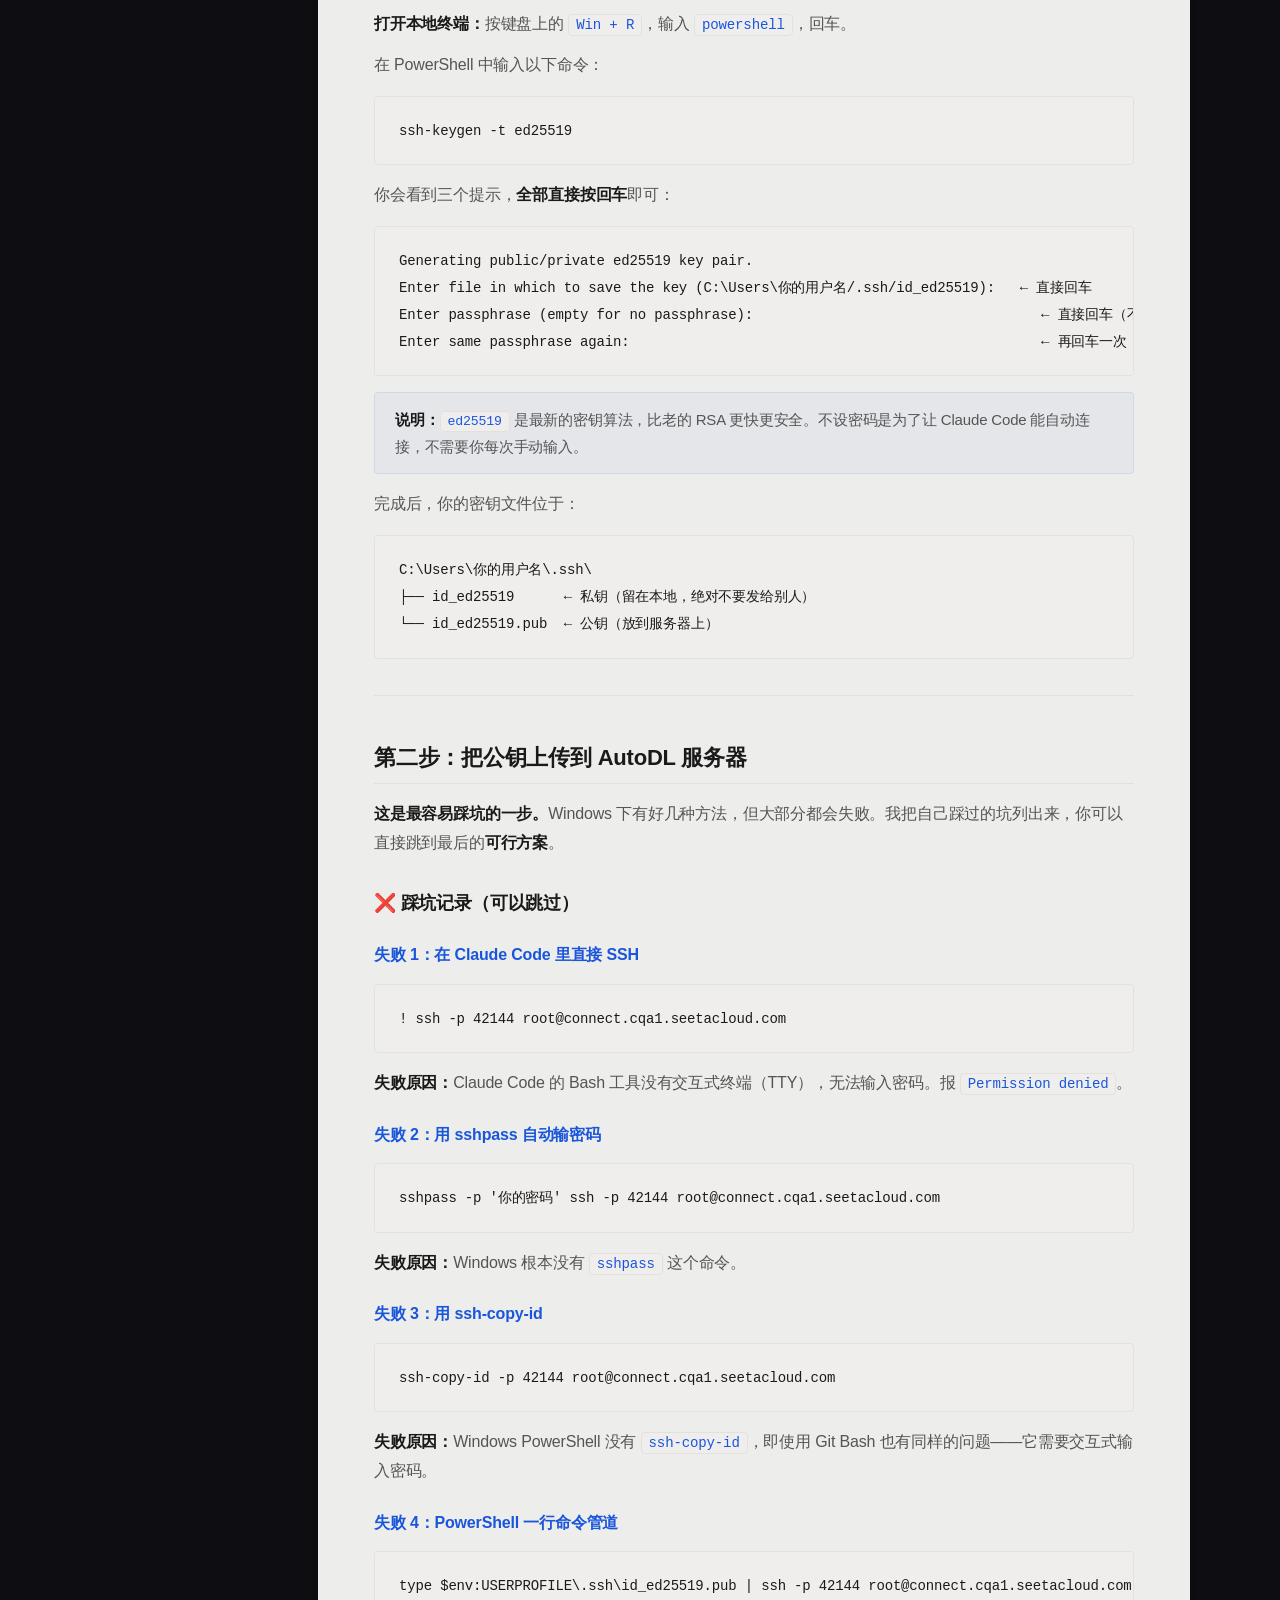
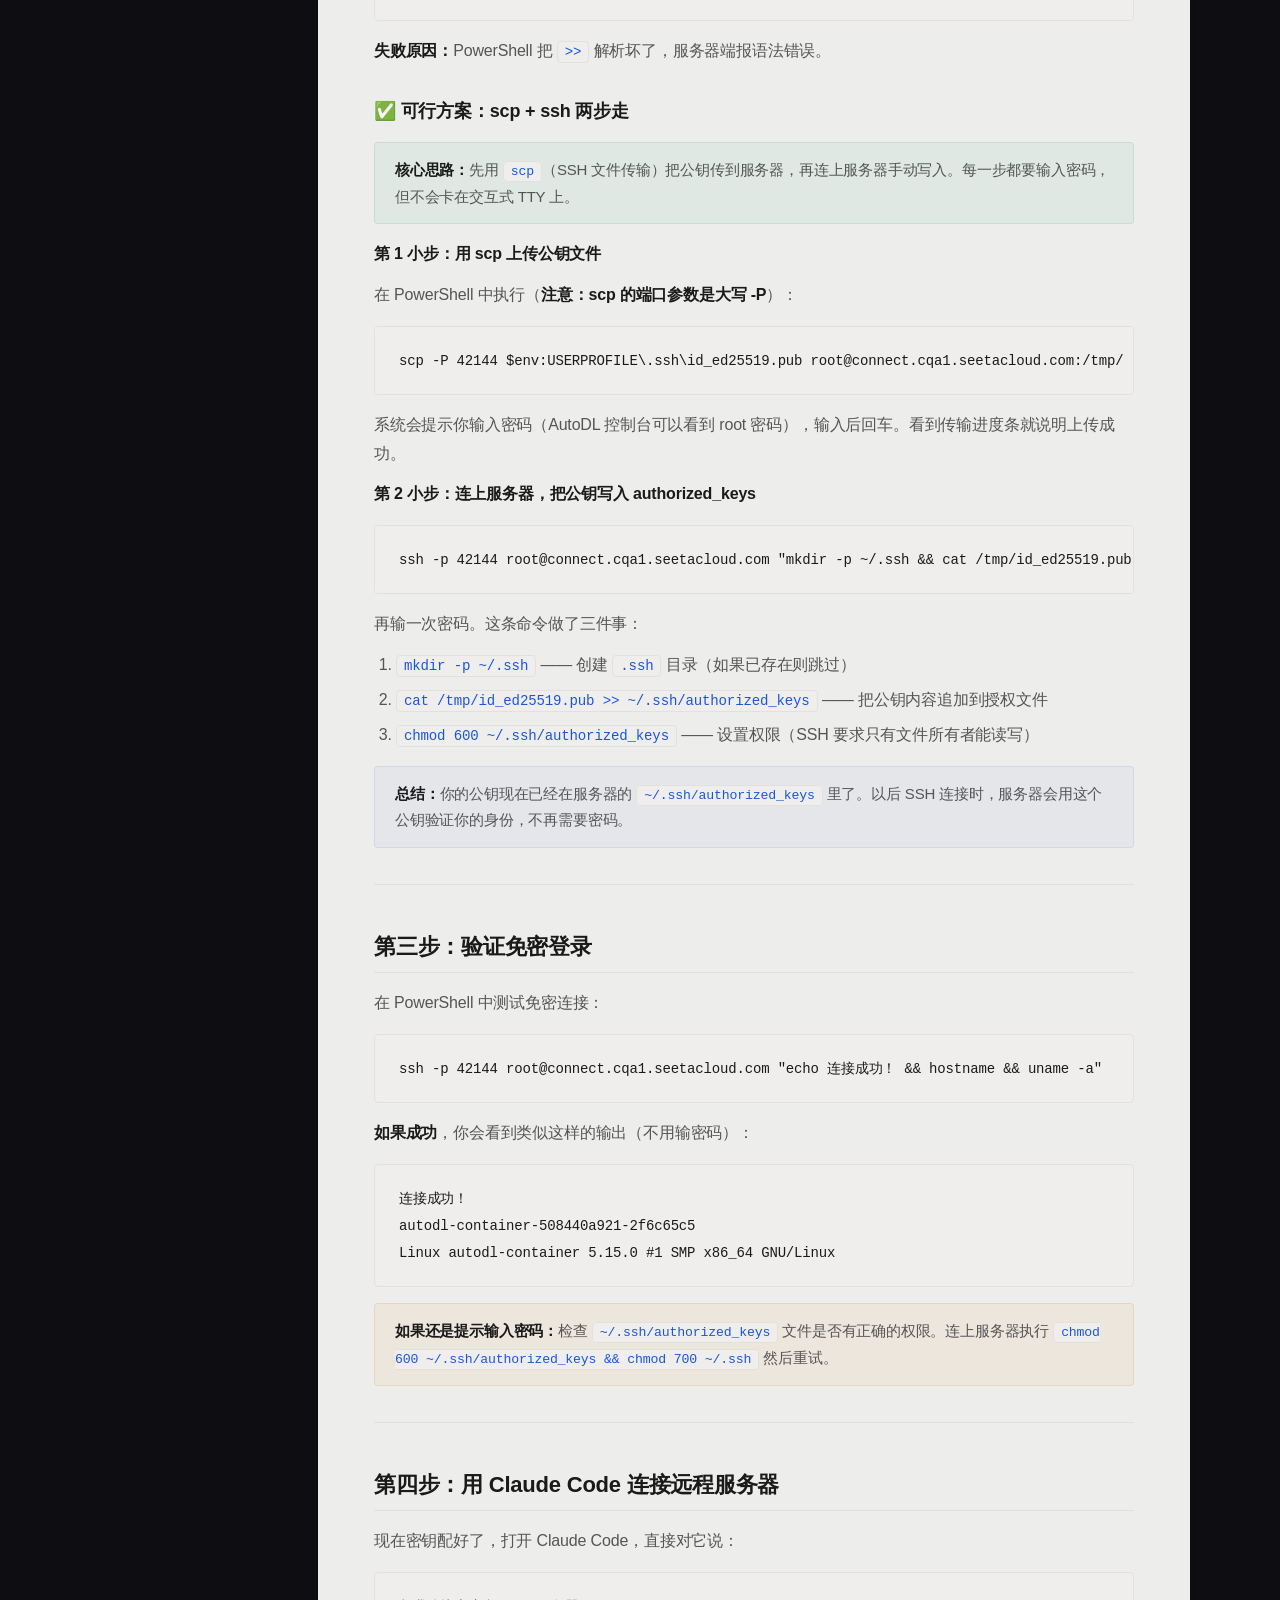
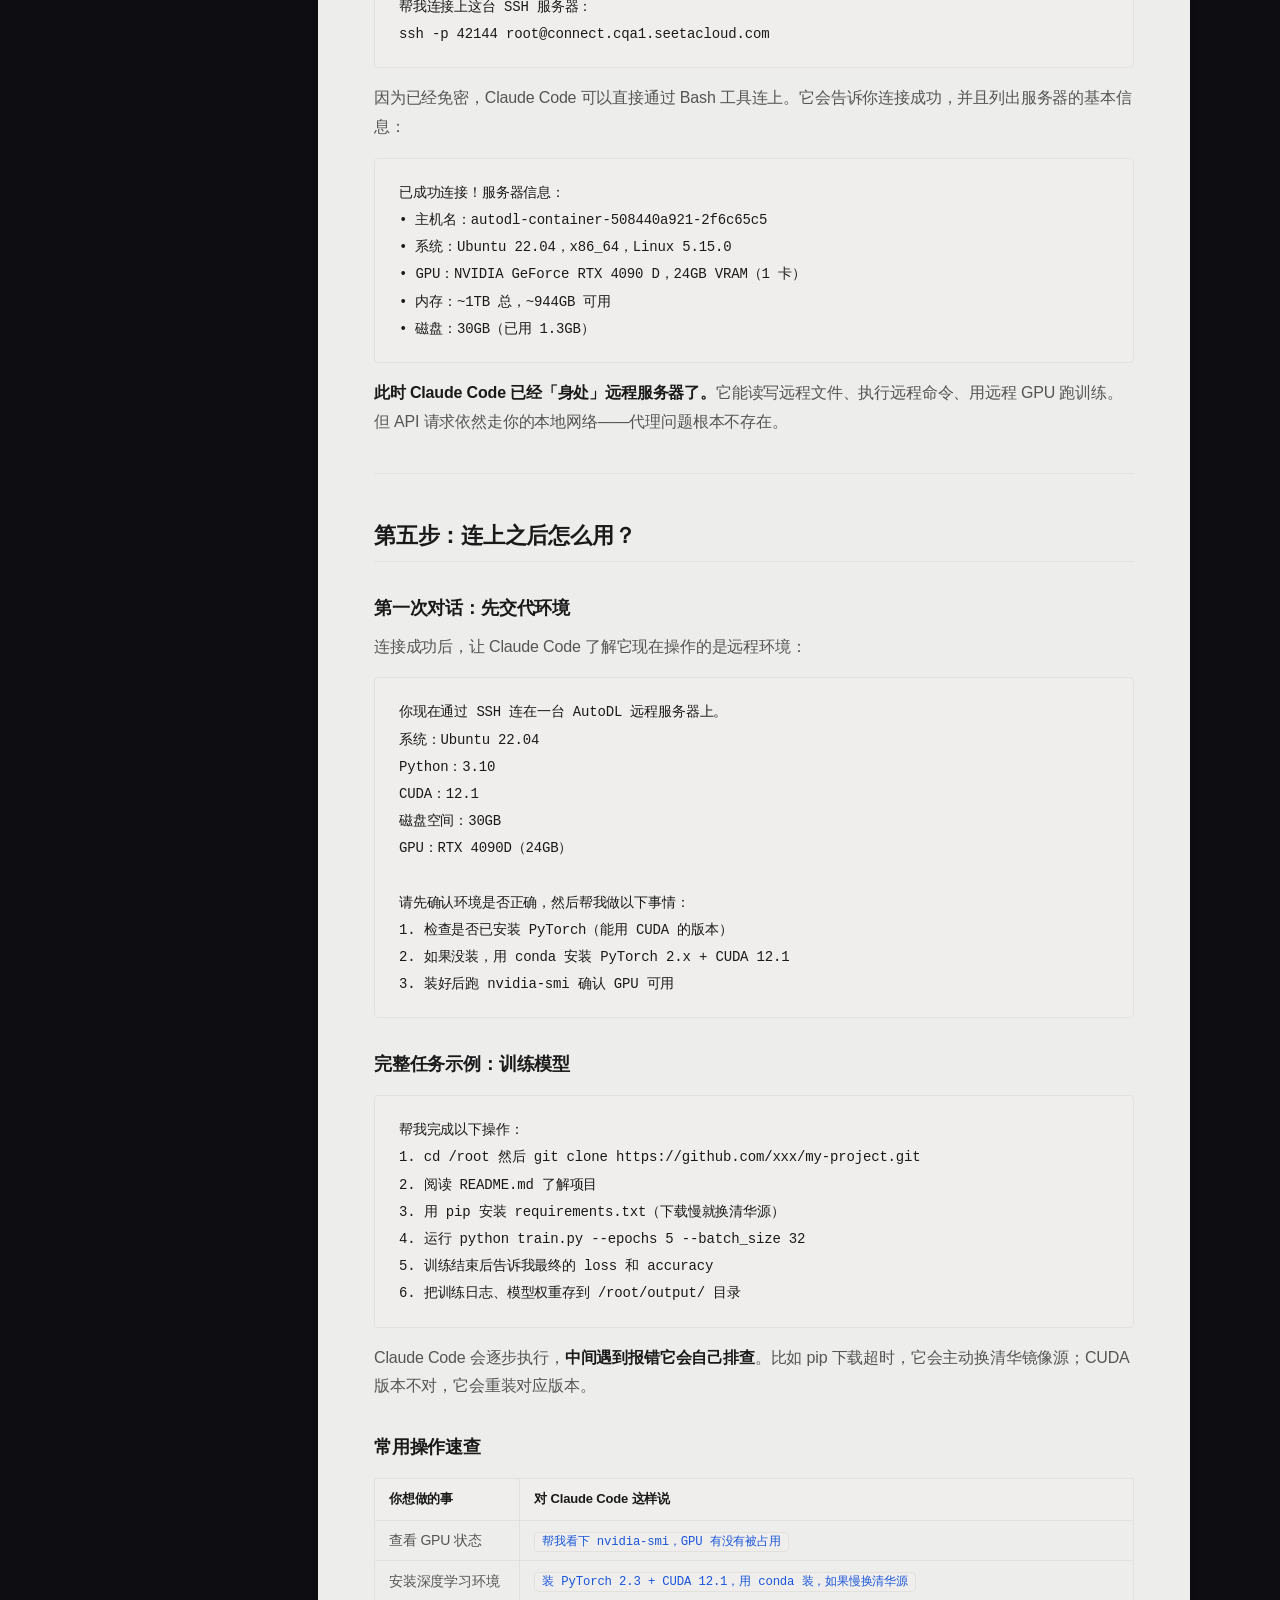
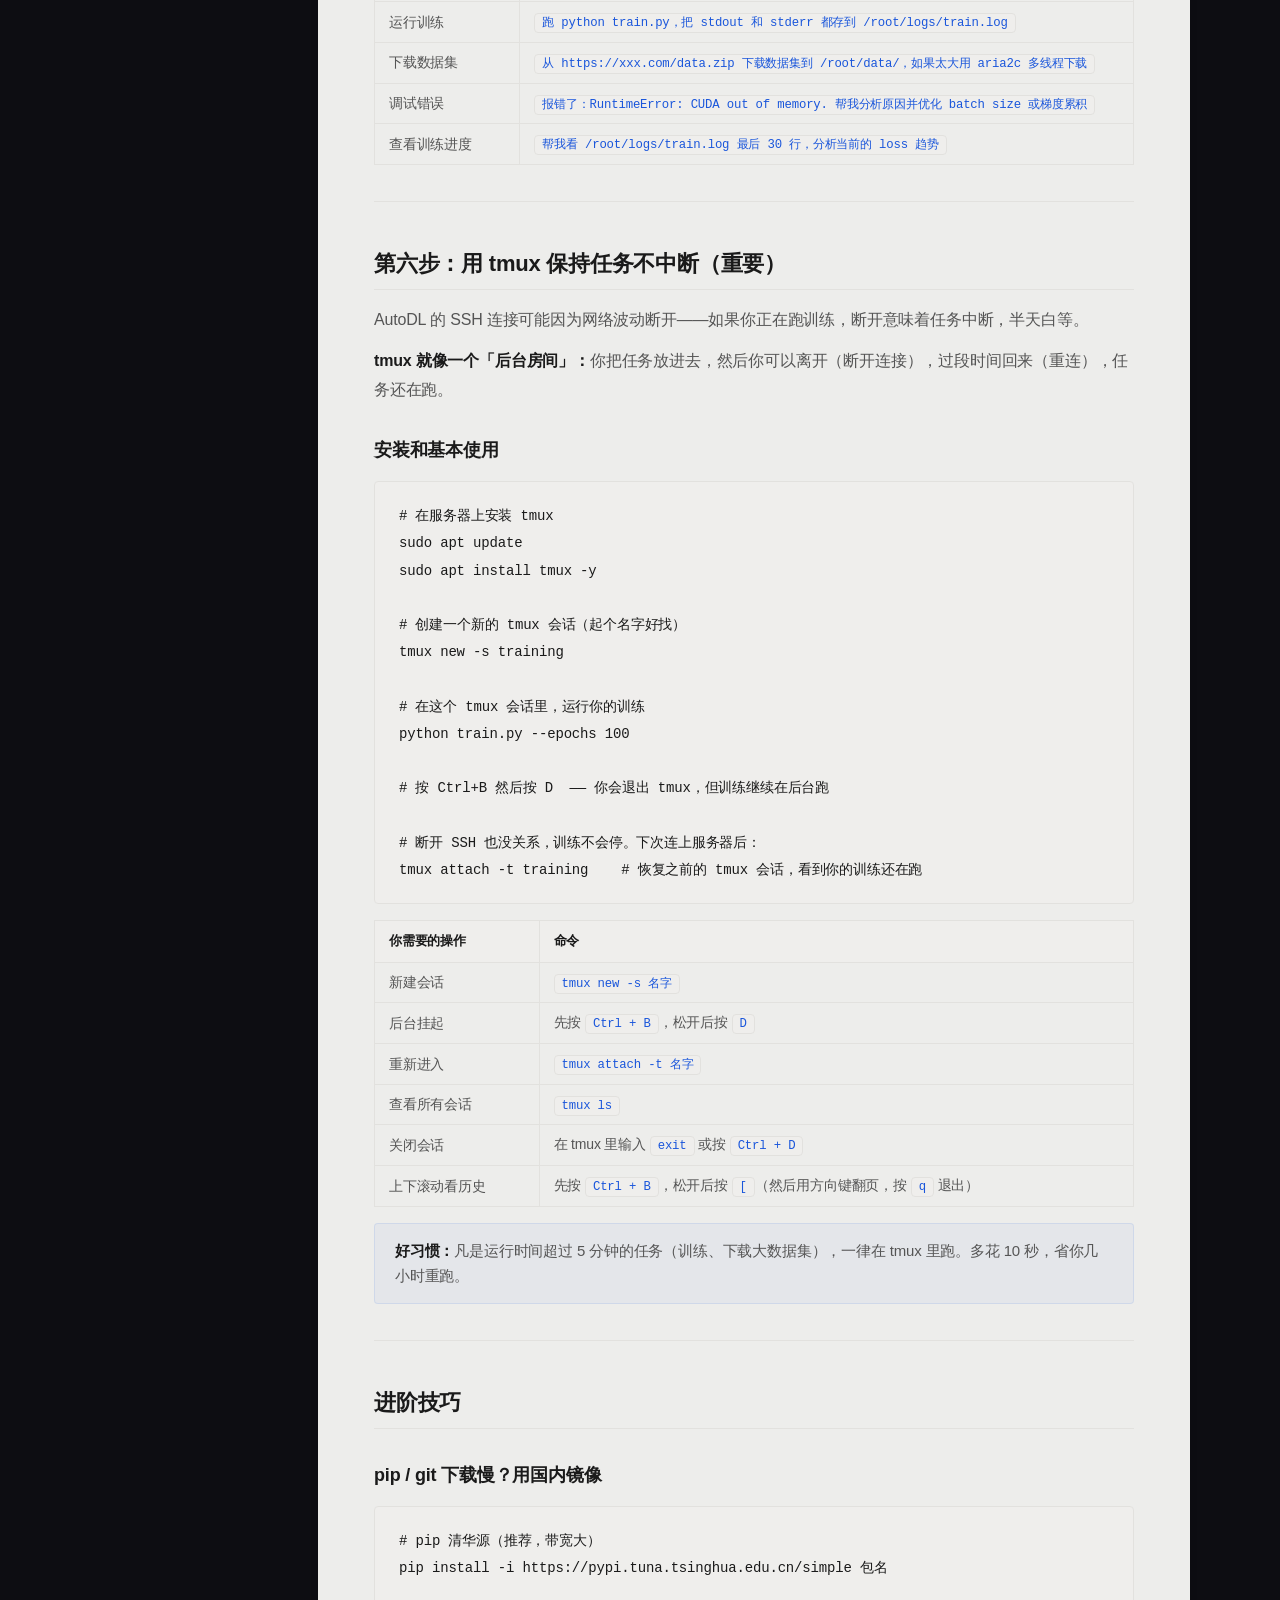
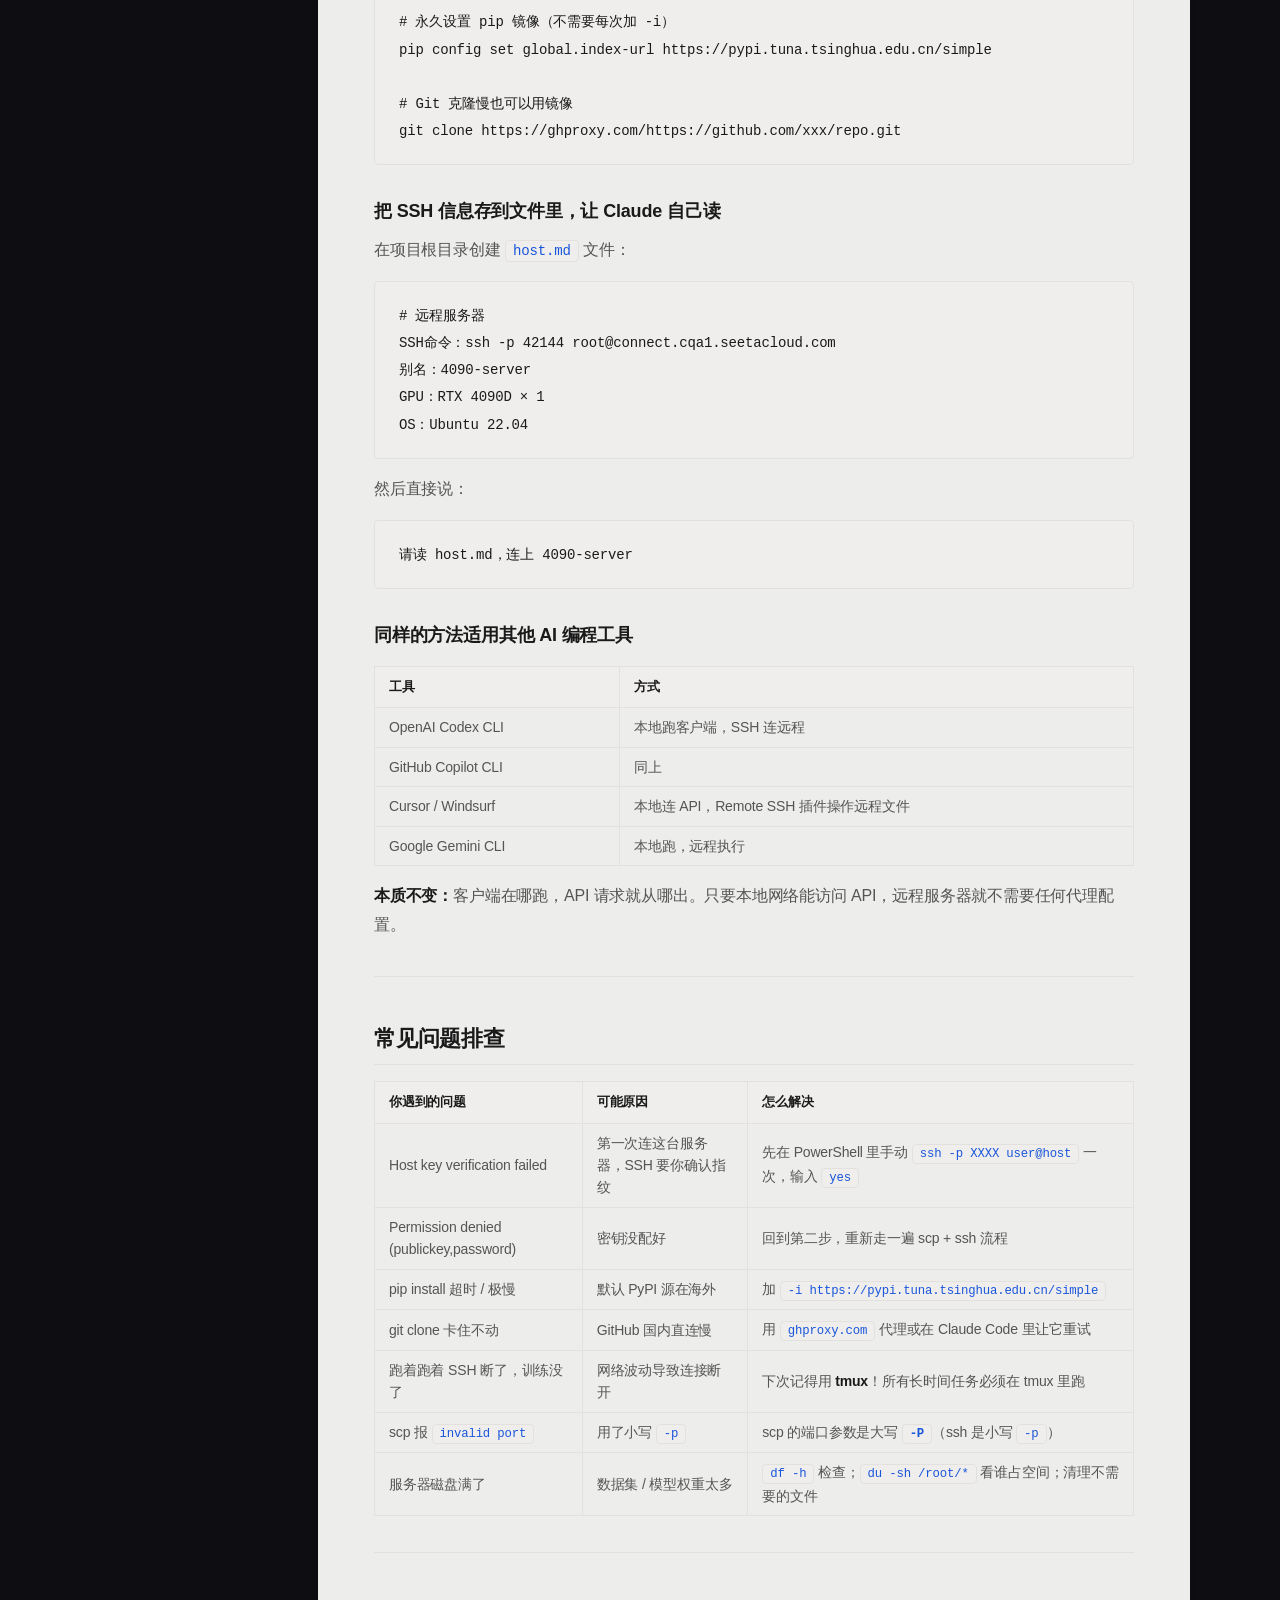
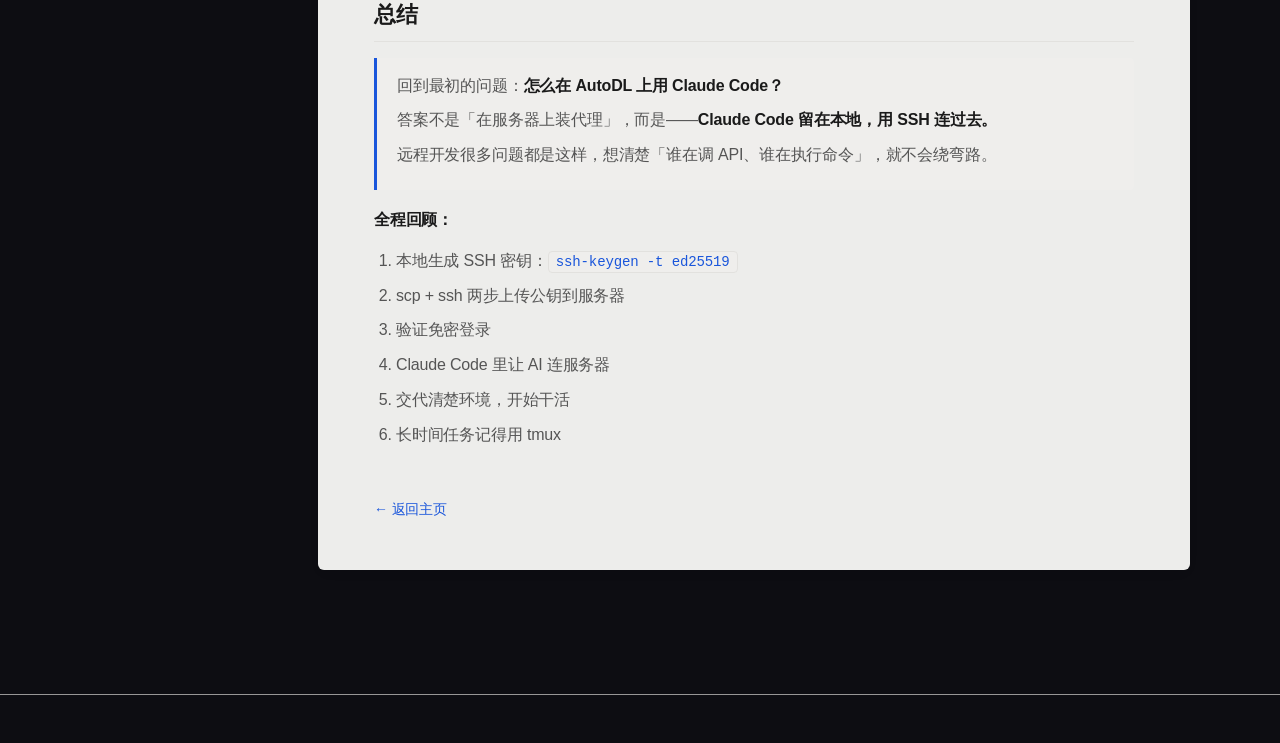
==== commit 95024793: "change" ====
--- a/autodl-claude-code.html
+++ b/autodl-claude-code.html
@@ -15,7 +15,7 @@
         <div class="nav-inner">
             <a class="nav-brand" href="index.html">Li Zhijiang</a>
             <div style="display:flex;align-items:center;gap:12px;">
-                <a href="index.html" style="font-size:13px;color:var(--text-tertiary);">← 返回主页</a>
+                <a href="index.html" style="font-size:13px;color:var(--text-secondary);">← 返回主页</a>
                 <button class="theme-toggle" id="themeToggle" aria-label="切换明暗主题">
                     <svg class="icon-sun" viewBox="0 0 24 24" fill="none" stroke="currentColor" stroke-width="2" stroke-linecap="round" stroke-linejoin="round">
                         <circle cx="12" cy="12" r="5"/>
@@ -67,7 +67,7 @@
             <div class="content-card">
 
                 <h1>AutoDL 使用 Claude Code：SSH 直连实战</h1>
-                <p style="font-size:16px;color:var(--text-tertiary);margin-bottom:40px;">不需要在服务器上装代理。Claude Code 跑在本地，通过 SSH 操作远程 GPU 服务器。API 请求走本地网络，命令行在远程执行。</p>
+                <p style="font-size:16px;color:var(--text-secondary);margin-bottom:40px;">不需要在服务器上装代理。Claude Code 跑在本地，通过 SSH 操作远程 GPU 服务器。API 请求走本地网络，命令行在远程执行。</p>
 
                 <!-- 目录 -->
                 <div class="tutorial-toc">
@@ -490,6 +490,7 @@
             headings.forEach(function(h) { observer.observe(h.el); });
         })();
     </script>
-
+    <footer class="site-footer-unified" style="position:relative;z-index:1;margin-top:60px;"><span id="visitor-count"></span></footer>
+    <script type="text/javascript" src="static/js/shared.js"></script>
 </body>
 </html>
--- a/static/css/main.css
+++ b/static/css/main.css
@@ -10,7 +10,7 @@
   --bg-card: #ededeb;
   --text-primary: #1a1a1a;
   --text-secondary: #555555;
-  --text-tertiary: #999999;
+  --text-tertiary: #666666;
   --accent: #1a56db;
   --accent-hover: #1e40af;
   --border: #d4d3cf;
@@ -47,20 +47,6 @@
   --ease-out: 0.3s cubic-bezier(0.25, 0.1, 0.25, 1);
   --ease-spring: 0.5s cubic-bezier(0.25, 0.1, 0.25, 1);
 
-  /* Backward compat aliases */
-  --bg-deep: #f6f5f4;
-  --bg-surface: #efeeec;
-  --accent-1: #1a56db;
-  --accent-2: #2563eb;
-  --accent-3: #3b82f6;
-  --accent-4: #d97706;
-  --border-subtle: #e2e1de;
-  --border-glow: rgba(26, 86, 219, 0.14);
-  --border-cyan: rgba(37, 99, 235, 0.14);
-  --glow-1: rgba(26, 86, 219, 0.06);
-  --glow-2: rgba(37, 99, 235, 0.05);
-  --glow-3: rgba(59, 130, 246, 0.04);
-  --text-muted: #999999;
 }
 
 /* Dark theme — deep, warm black with glass-like cards */
@@ -84,20 +70,6 @@
                         0 4px 12px rgba(0, 0, 0, 0.35),
                         0 8px 24px rgba(0, 0, 0, 0.25);
 
-  /* Dark backward compat aliases */
-  --bg-deep: #0d0d12;
-  --bg-surface: #14141a;
-  --accent-1: #3b82f6;
-  --accent-2: #60a5fa;
-  --accent-3: #93c5fd;
-  --accent-4: #f59e0b;
-  --border-subtle: #1e1e28;
-  --border-glow: rgba(59, 130, 246, 0.12);
-  --border-cyan: rgba(96, 165, 250, 0.12);
-  --glow-1: rgba(59, 130, 246, 0.06);
-  --glow-2: rgba(96, 165, 250, 0.04);
-  --glow-3: rgba(147, 197, 253, 0.03);
-  --text-muted: #666670;
 }
 
 /* ---- Reset & Base ---- */
@@ -128,7 +100,7 @@
   line-height: 1.6;
   font-weight: 400;
   letter-spacing: -0.01em;
-  background: var(--bg-primary);
+  background: transparent;
   color: var(--text-primary);
   overflow-x: hidden;
 }
@@ -362,91 +334,6 @@
 }
 .typing-more:hover { opacity: 0.8; }
 
-/* ---- Quotes Overlay ---- */
-.quotes-overlay {
-  position: fixed;
-  inset: 0;
-  z-index: 2000;
-  background: rgba(0, 0, 0, 0.45);
-  backdrop-filter: blur(12px);
-  -webkit-backdrop-filter: blur(12px);
-  display: flex;
-  align-items: center;
-  justify-content: center;
-  opacity: 0;
-  pointer-events: none;
-  transition: opacity 0.3s ease;
-}
-.quotes-overlay.open {
-  opacity: 1;
-  pointer-events: auto;
-}
-
-.quotes-panel {
-  background: var(--bg-card);
-  border: 1px solid var(--border-light);
-  border-radius: var(--radius-md);
-  padding: 40px 44px;
-  max-width: 560px;
-  width: 92vw;
-  max-height: 75vh;
-  overflow-y: auto;
-  box-shadow: 0 24px 80px rgba(0, 0, 0, 0.3);
-  position: relative;
-}
-
-.quotes-close {
-  position: absolute;
-  top: 12px;
-  right: 16px;
-  background: none;
-  border: none;
-  font-size: 24px;
-  color: var(--text-tertiary);
-  cursor: pointer;
-  padding: 4px 10px;
-  border-radius: 4px;
-  line-height: 1;
-}
-.quotes-close:hover { color: var(--text-primary); background: var(--bg-secondary); }
-
-.quotes-list {
-  display: flex;
-  flex-direction: column;
-  gap: 24px;
-}
-
-.quote-pair {
-  display: flex;
-  flex-direction: column;
-  gap: 5px;
-}
-
-.quote-en {
-  font-size: 17px;
-  font-weight: 500;
-  color: var(--text-primary);
-  line-height: 1.6;
-  letter-spacing: -0.01em;
-}
-
-.quote-zh {
-  font-size: 13px;
-  font-weight: 400;
-  color: var(--text-secondary);
-  line-height: 1.6;
-  letter-spacing: 0.02em;
-}
-
-.quote-pair::after {
-  content: '';
-  display: block;
-  width: 100%;
-  height: 1px;
-  background: var(--border-light);
-  margin-top: 6px;
-}
-.quote-pair:last-child::after { display: none; }
 
 @media (max-width: 768px) {
   .typing-wrapper,
@@ -458,9 +345,6 @@
     max-width: 90vw;
     height: 70px;
   }
-  .quotes-panel { padding: 28px 20px; }
-  .quote-en { font-size: 15px; }
-  .quote-zh { font-size: 12px; }
 }
 
 .hero-avatar-wrap {
@@ -884,38 +768,6 @@
 
 .reveal-delay-1 { transition-delay: 0.05s; }
 .reveal-delay-2 { transition-delay: 0.1s; }
-
-/* ---- Utility: Glow link (used by tutorial pages) ---- */
-.glow-link {
-  position: relative;
-  display: inline-flex;
-  align-items: center;
-  gap: 8px;
-  padding: 10px 24px;
-  border-radius: 4px;
-  background: rgba(26, 86, 219, 0.06);
-  border: 1px solid rgba(26, 86, 219, 0.14);
-  color: var(--accent);
-  font-weight: 500;
-  font-size: 14px;
-  letter-spacing: 0;
-  transition: all var(--ease-out);
-}
-
-.glow-link:hover {
-  background: rgba(26, 86, 219, 0.12);
-  border-color: var(--accent);
-  color: var(--accent);
-}
-
-/* ---- Toast / Banner (used by tutorial pages) ---- */
-.toast {
-  background: var(--bg-card);
-  border: 1px solid var(--border-light);
-  border-radius: var(--radius-sm);
-  padding: 16px 24px;
-  color: var(--text-primary);
-}
 
 /* ---- Tutorial Page (shared by all tutorial/article pages) ---- */
 .tutorial-page {
@@ -1452,6 +1304,8 @@
   animation: bgFadeInLight 0.6s ease 0.05s forwards;
 }
 @keyframes bgFadeIn  { to { opacity: 0.28; } }
+@keyframes bgFadeInLight { to { opacity: 0.55; } }
+
 /* ===== 页面转场：淡入淡出 + 轻微上移 ===== */
 ::view-transition-old(root) {
   animation: vtFadeOut 0.35s cubic-bezier(0.4, 0, 0.2, 1) forwards;
@@ -1506,3 +1360,59 @@
 [data-theme="light"] .tutorial-sidebar a.sub:hover { color: #000; }
 [data-theme="light"] .tutorial-sidebar a.active,
 [data-theme="light"] .tutorial-sidebar a.sub.active { color: #1a56db; }
+
+/* ===== 浅色模式：首页文字加深 ===== */
+[data-theme="light"] .typing-text { color: #1a1a1a; }
+[data-theme="light"] .footer-text,
+[data-theme="light"] .footer-links a,
+[data-theme="light"] .footer-links .dot { color: #1a1a1a; }
+[data-theme="light"] .footer-links a:hover { color: var(--accent); }
+[data-theme="light"] .site-footer-unified,
+[data-theme="light"] .site-footer-unified a { color: #1a1a1a; }
+[data-theme="light"] .visitor-counter { color: #1a1a1a; opacity: 0.85; }
+
+/* ===== 统一页脚 ===== */
+.site-footer-unified {
+  text-align: center;
+  padding: 24px 16px;
+  font-size: 12px;
+  color: var(--text-tertiary);
+  border-top: 1px solid var(--border-light);
+  opacity: 0.65;
+}
+.site-footer-unified a { color: var(--text-tertiary); }
+.site-footer-unified a:hover { color: var(--accent); }
+
+/* ===== 回顶按钮 ===== */
+#scrollTopBtn {
+  position: fixed;
+  bottom: 28px; right: 28px;
+  width: 40px; height: 40px;
+  border-radius: 50%;
+  border: 1px solid var(--border-light);
+  background: var(--bg-card);
+  color: var(--text-tertiary);
+  font-size: 18px; cursor: pointer;
+  display: flex; align-items: center; justify-content: center;
+  opacity: 0; pointer-events: none;
+  transform: translateY(12px);
+  transition: opacity 0.25s, transform 0.25s;
+  z-index: 999;
+  box-shadow: var(--shadow-card);
+}
+#scrollTopBtn.visible {
+  opacity: 1; pointer-events: auto;
+  transform: translateY(0);
+}
+#scrollTopBtn:hover {
+  background: var(--accent);
+  color: #fff;
+  border-color: var(--accent);
+}
+
+/* ===== 访问计数器 ===== */
+.visitor-counter {
+  display: inline-flex; align-items: center; gap: 6px;
+  font-size: 12px; color: var(--text-tertiary); opacity: 0.7;
+  margin-top: 8px;
+}
